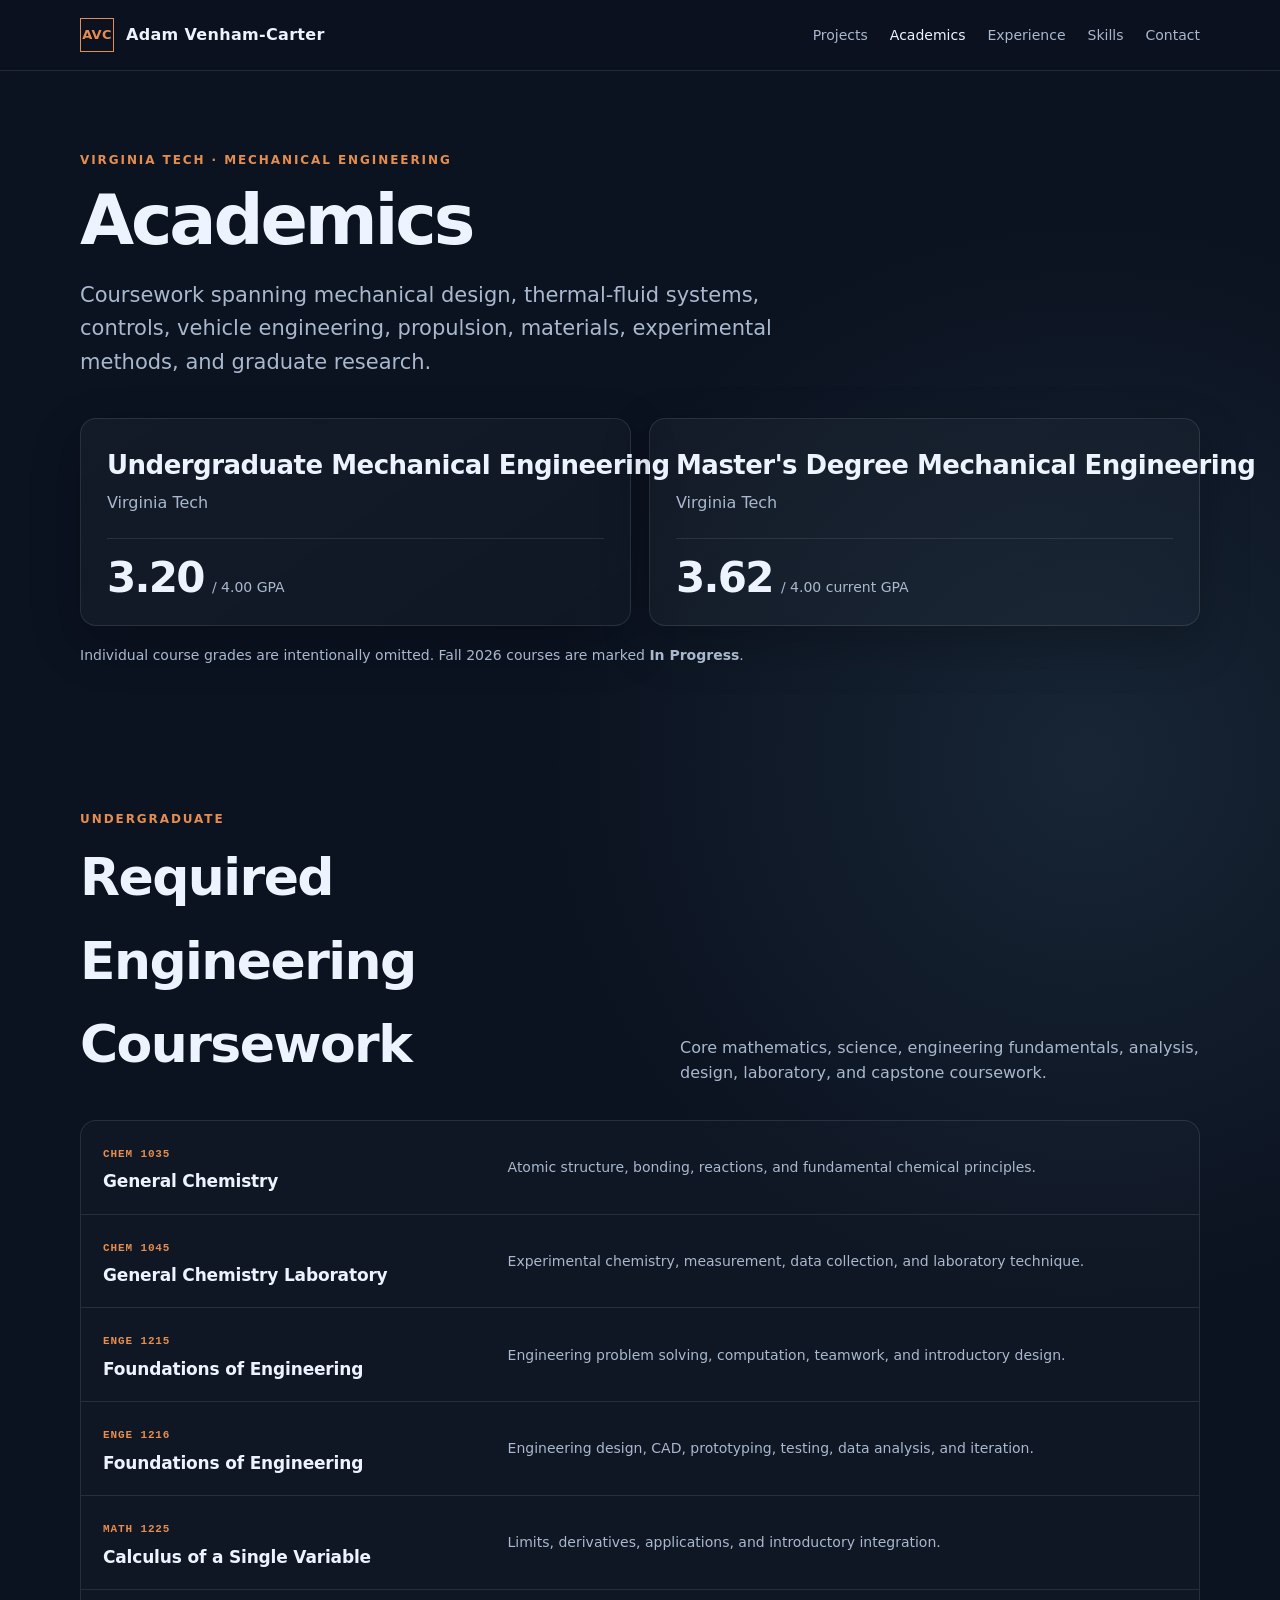
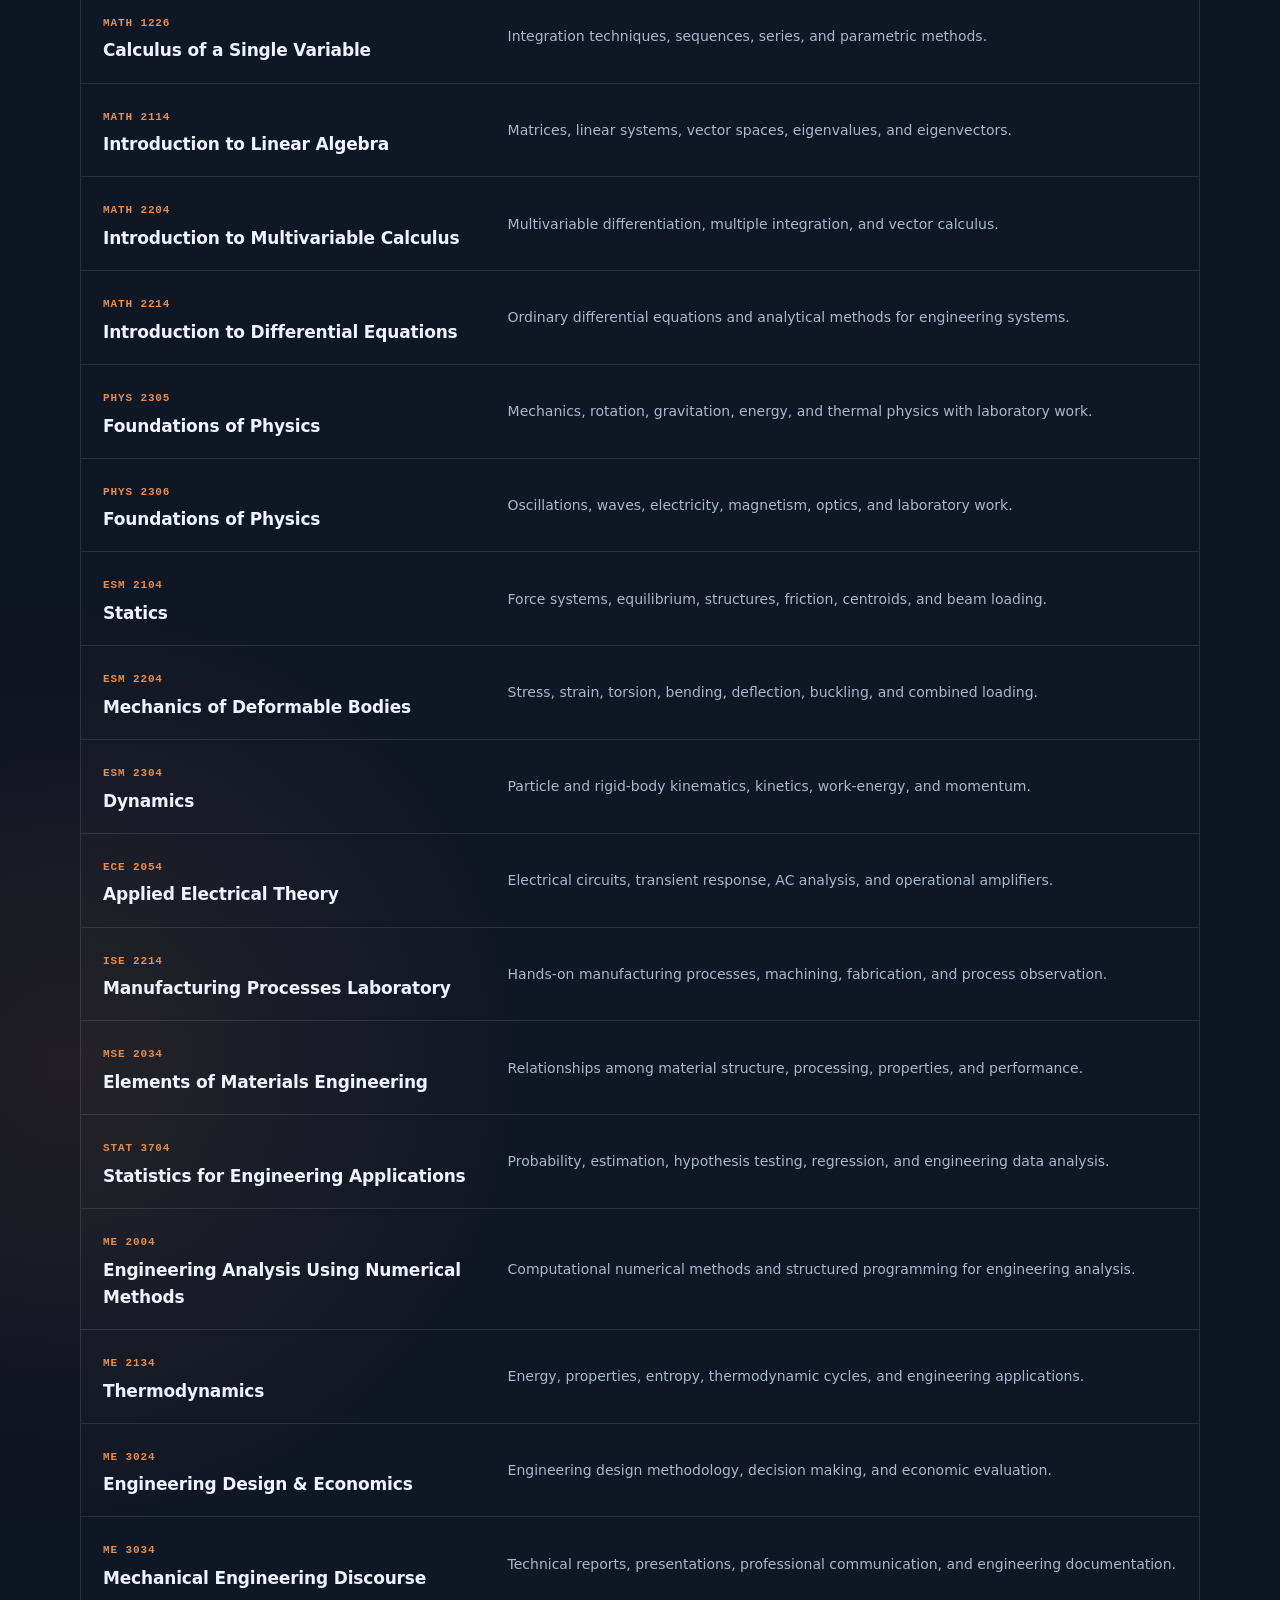
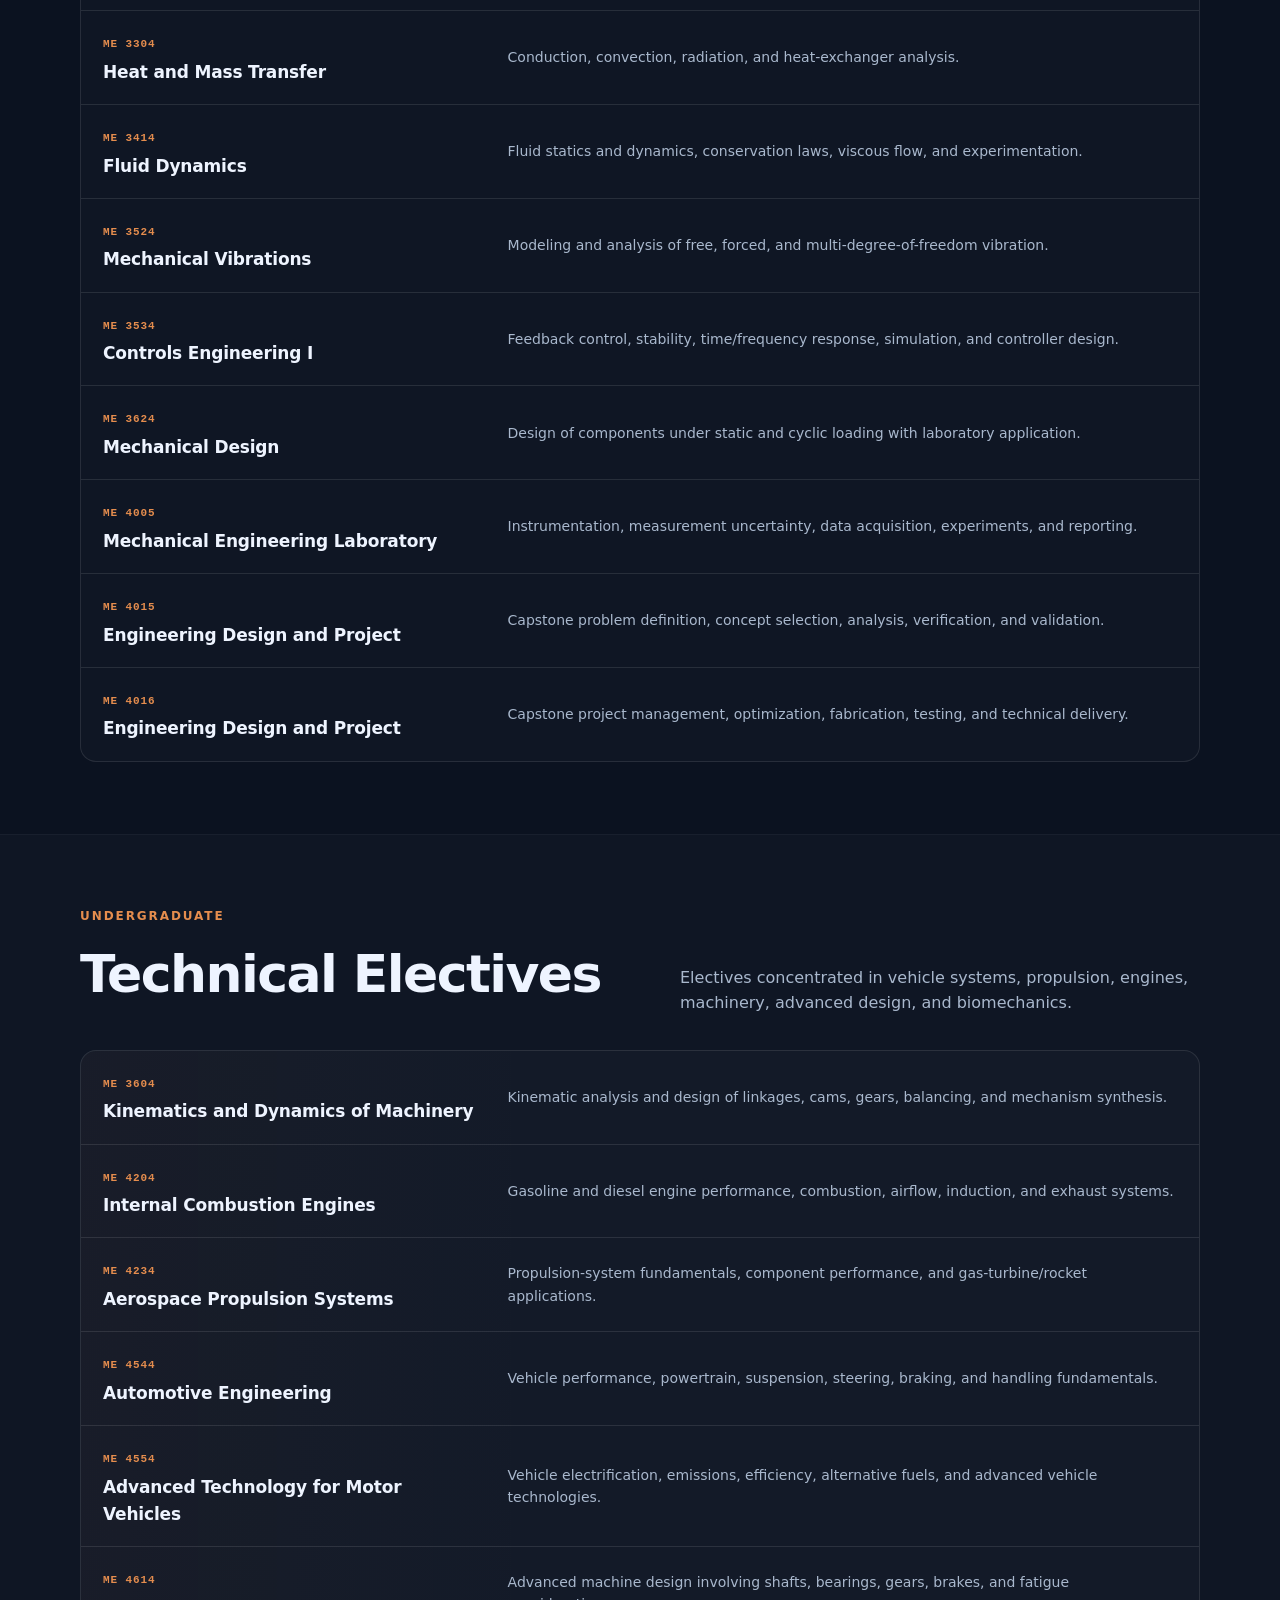
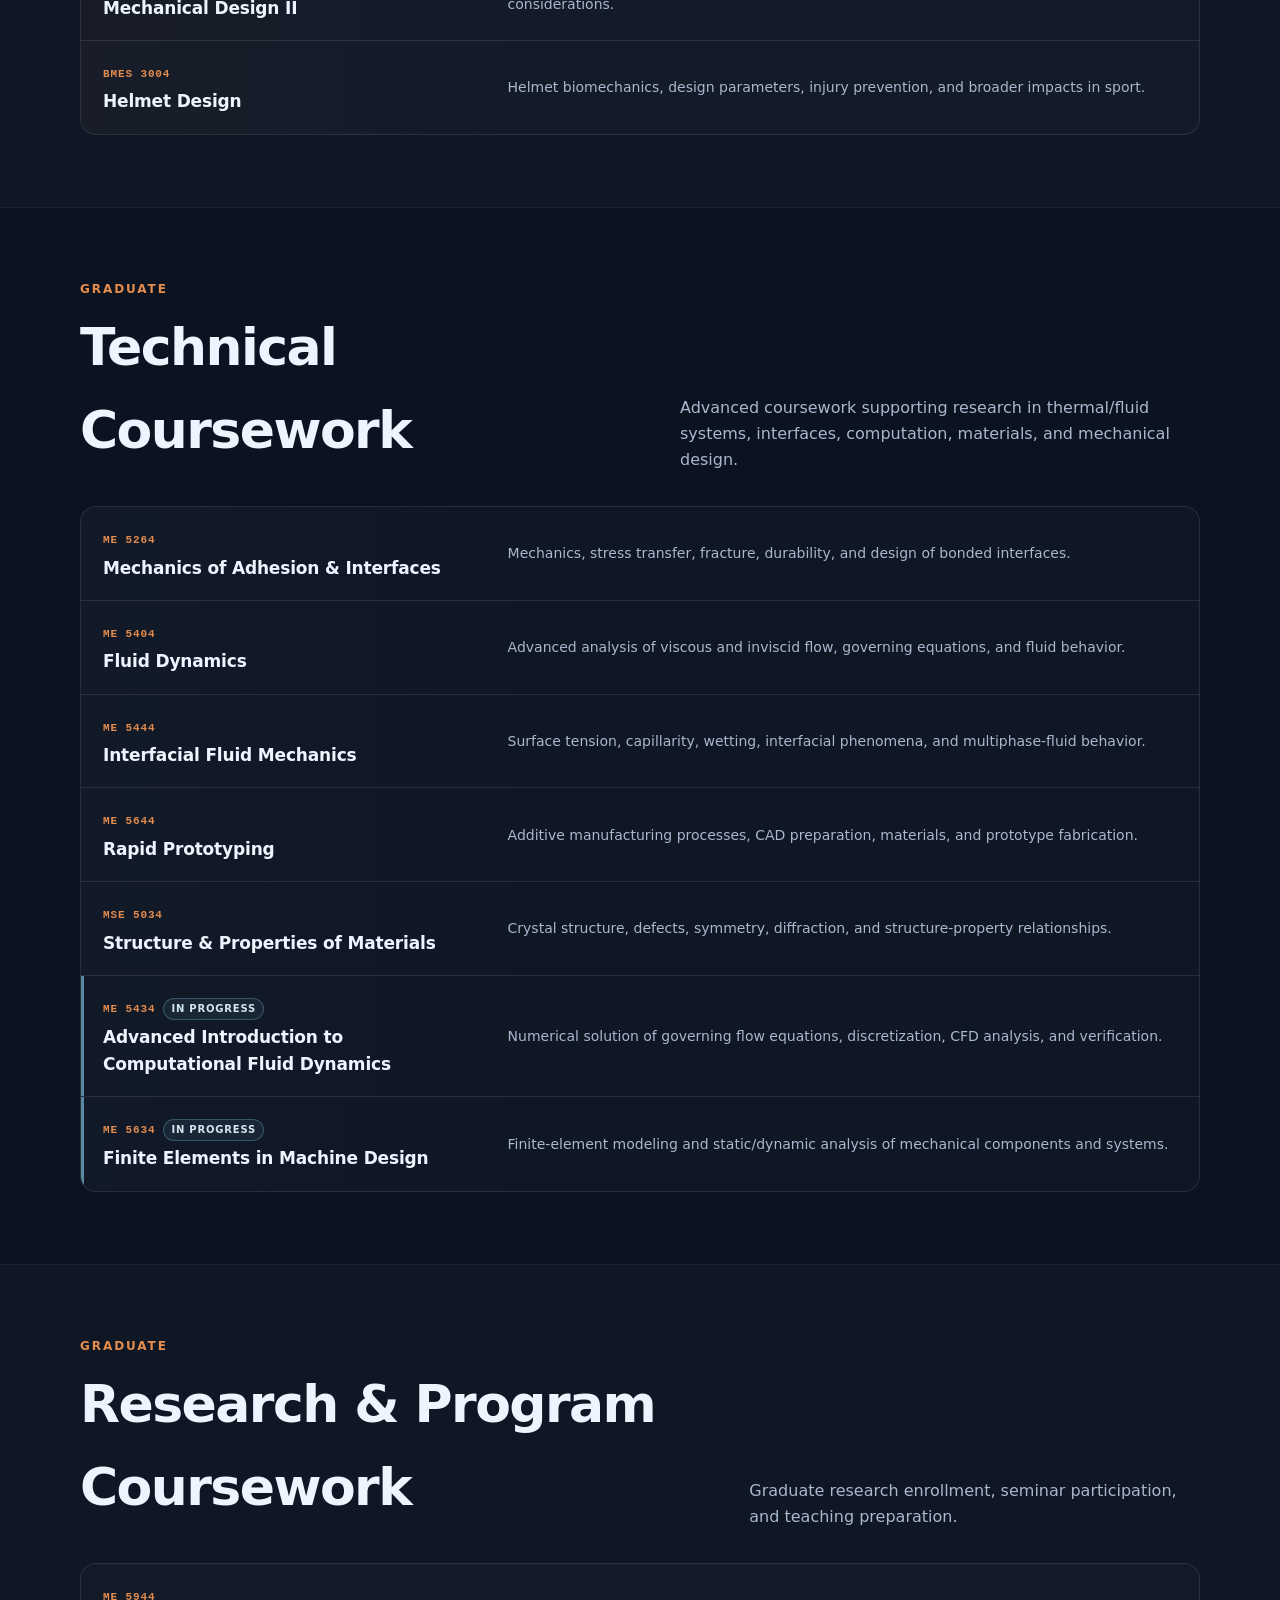
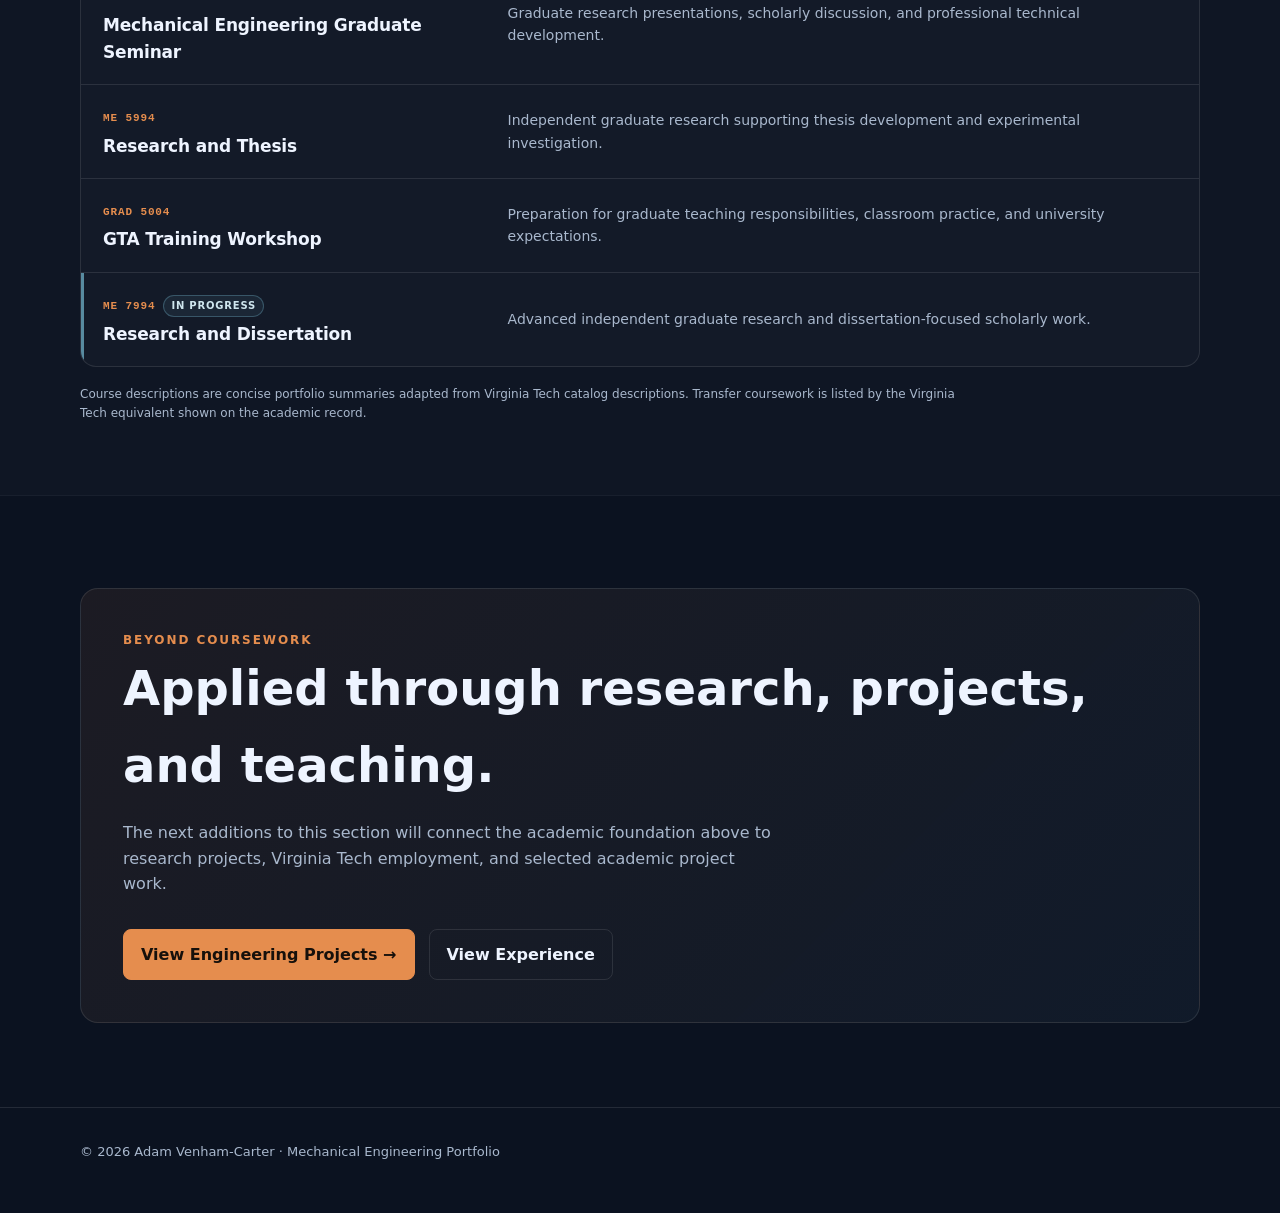
==== academics.html @ ed6483ce "Add files via upload Updated academics and coursework section" ====
<!doctype html>
<html lang="en">
<head>
  <meta charset="utf-8">
  <meta name="viewport" content="width=device-width, initial-scale=1">
  <meta name="description" content="Academic background and engineering coursework of Adam Venham-Carter, Mechanical Engineering at Virginia Tech.">
  <title>Academics | Adam Venham-Carter</title>
  <link rel="stylesheet" href="styles.css">
</head>
<body>
<header class="site-header">
  <nav class="nav container" aria-label="Main navigation">
    <a class="brand" href="index.html"><span class="brand-mark">AVC</span><span>Adam Venham-Carter</span></a>
    <button class="menu-btn" aria-label="Toggle navigation">Menu</button>
    <div class="nav-links">
      <a href="index.html#projects">Projects</a><a class="active" href="academics.html">Academics</a><a href="index.html#experience">Experience</a><a href="index.html#skills">Skills</a><a href="index.html#contact">Contact</a>
    </div>
  </nav>
</header>

<main>
<section class="project-hero academics-hero">
  <div class="container">
    <div class="kicker">Virginia Tech · Mechanical Engineering</div>
    <h1>Academics</h1>
    <p class="hero-copy">Coursework spanning mechanical design, thermal-fluid systems, controls, vehicle engineering, propulsion, materials, experimental methods, and graduate research.</p>
    <div class="degree-grid">
      <article class="degree-card">
        <h2>Undergraduate Mechanical Engineering</h2>
        <p>Virginia Tech</p>
        <div class="gpa"><strong>3.20</strong><span>/ 4.00 GPA</span></div>
      </article>
      <article class="degree-card">
        <h2>Master's Degree Mechanical Engineering</h2>
        <p>Virginia Tech</p>
        <div class="gpa"><strong>3.62</strong><span>/ 4.00 current GPA</span></div>
      </article>
    </div>
    <p class="academic-note">Individual course grades are intentionally omitted. Fall 2026 courses are marked <strong>In Progress</strong>.</p>
  </div>
</section>

<section class="section course-section">
  <div class="container">
    <div class="section-head">
      <div><div class="kicker">Undergraduate</div><h2>Required Engineering Coursework</h2></div>
      <p>Core mathematics, science, engineering fundamentals, analysis, design, laboratory, and capstone coursework.</p>
    </div>
    <div class="course-list">
      <article class="course-row"><div><span class="course-code">CHEM 1035</span><h3>General Chemistry</h3></div><p>Atomic structure, bonding, reactions, and fundamental chemical principles.</p></article>
      <article class="course-row"><div><span class="course-code">CHEM 1045</span><h3>General Chemistry Laboratory</h3></div><p>Experimental chemistry, measurement, data collection, and laboratory technique.</p></article>
      <article class="course-row"><div><span class="course-code">ENGE 1215</span><h3>Foundations of Engineering</h3></div><p>Engineering problem solving, computation, teamwork, and introductory design.</p></article>
      <article class="course-row"><div><span class="course-code">ENGE 1216</span><h3>Foundations of Engineering</h3></div><p>Engineering design, CAD, prototyping, testing, data analysis, and iteration.</p></article>
      <article class="course-row"><div><span class="course-code">MATH 1225</span><h3>Calculus of a Single Variable</h3></div><p>Limits, derivatives, applications, and introductory integration.</p></article>
      <article class="course-row"><div><span class="course-code">MATH 1226</span><h3>Calculus of a Single Variable</h3></div><p>Integration techniques, sequences, series, and parametric methods.</p></article>
      <article class="course-row"><div><span class="course-code">MATH 2114</span><h3>Introduction to Linear Algebra</h3></div><p>Matrices, linear systems, vector spaces, eigenvalues, and eigenvectors.</p></article>
      <article class="course-row"><div><span class="course-code">MATH 2204</span><h3>Introduction to Multivariable Calculus</h3></div><p>Multivariable differentiation, multiple integration, and vector calculus.</p></article>
      <article class="course-row"><div><span class="course-code">MATH 2214</span><h3>Introduction to Differential Equations</h3></div><p>Ordinary differential equations and analytical methods for engineering systems.</p></article>
      <article class="course-row"><div><span class="course-code">PHYS 2305</span><h3>Foundations of Physics</h3></div><p>Mechanics, rotation, gravitation, energy, and thermal physics with laboratory work.</p></article>
      <article class="course-row"><div><span class="course-code">PHYS 2306</span><h3>Foundations of Physics</h3></div><p>Oscillations, waves, electricity, magnetism, optics, and laboratory work.</p></article>
      <article class="course-row"><div><span class="course-code">ESM 2104</span><h3>Statics</h3></div><p>Force systems, equilibrium, structures, friction, centroids, and beam loading.</p></article>
      <article class="course-row"><div><span class="course-code">ESM 2204</span><h3>Mechanics of Deformable Bodies</h3></div><p>Stress, strain, torsion, bending, deflection, buckling, and combined loading.</p></article>
      <article class="course-row"><div><span class="course-code">ESM 2304</span><h3>Dynamics</h3></div><p>Particle and rigid-body kinematics, kinetics, work-energy, and momentum.</p></article>
      <article class="course-row"><div><span class="course-code">ECE 2054</span><h3>Applied Electrical Theory</h3></div><p>Electrical circuits, transient response, AC analysis, and operational amplifiers.</p></article>
      <article class="course-row"><div><span class="course-code">ISE 2214</span><h3>Manufacturing Processes Laboratory</h3></div><p>Hands-on manufacturing processes, machining, fabrication, and process observation.</p></article>
      <article class="course-row"><div><span class="course-code">MSE 2034</span><h3>Elements of Materials Engineering</h3></div><p>Relationships among material structure, processing, properties, and performance.</p></article>
      <article class="course-row"><div><span class="course-code">STAT 3704</span><h3>Statistics for Engineering Applications</h3></div><p>Probability, estimation, hypothesis testing, regression, and engineering data analysis.</p></article>
      <article class="course-row"><div><span class="course-code">ME 2004</span><h3>Engineering Analysis Using Numerical Methods</h3></div><p>Computational numerical methods and structured programming for engineering analysis.</p></article>
      <article class="course-row"><div><span class="course-code">ME 2134</span><h3>Thermodynamics</h3></div><p>Energy, properties, entropy, thermodynamic cycles, and engineering applications.</p></article>
      <article class="course-row"><div><span class="course-code">ME 3024</span><h3>Engineering Design &amp; Economics</h3></div><p>Engineering design methodology, decision making, and economic evaluation.</p></article>
      <article class="course-row"><div><span class="course-code">ME 3034</span><h3>Mechanical Engineering Discourse</h3></div><p>Technical reports, presentations, professional communication, and engineering documentation.</p></article>
      <article class="course-row"><div><span class="course-code">ME 3304</span><h3>Heat and Mass Transfer</h3></div><p>Conduction, convection, radiation, and heat-exchanger analysis.</p></article>
      <article class="course-row"><div><span class="course-code">ME 3414</span><h3>Fluid Dynamics</h3></div><p>Fluid statics and dynamics, conservation laws, viscous flow, and experimentation.</p></article>
      <article class="course-row"><div><span class="course-code">ME 3524</span><h3>Mechanical Vibrations</h3></div><p>Modeling and analysis of free, forced, and multi-degree-of-freedom vibration.</p></article>
      <article class="course-row"><div><span class="course-code">ME 3534</span><h3>Controls Engineering I</h3></div><p>Feedback control, stability, time/frequency response, simulation, and controller design.</p></article>
      <article class="course-row"><div><span class="course-code">ME 3624</span><h3>Mechanical Design</h3></div><p>Design of components under static and cyclic loading with laboratory application.</p></article>
      <article class="course-row"><div><span class="course-code">ME 4005</span><h3>Mechanical Engineering Laboratory</h3></div><p>Instrumentation, measurement uncertainty, data acquisition, experiments, and reporting.</p></article>
      <article class="course-row"><div><span class="course-code">ME 4015</span><h3>Engineering Design and Project</h3></div><p>Capstone problem definition, concept selection, analysis, verification, and validation.</p></article>
      <article class="course-row"><div><span class="course-code">ME 4016</span><h3>Engineering Design and Project</h3></div><p>Capstone project management, optimization, fabrication, testing, and technical delivery.</p></article>
    </div>
  </div>
</section>

<section class="section course-section alt-section">
  <div class="container">
    <div class="section-head">
      <div><div class="kicker">Undergraduate</div><h2>Technical Electives</h2></div>
      <p>Electives concentrated in vehicle systems, propulsion, engines, machinery, advanced design, and biomechanics.</p>
    </div>
    <div class="course-list featured-courses">
      <article class="course-row"><div><span class="course-code">ME 3604</span><h3>Kinematics and Dynamics of Machinery</h3></div><p>Kinematic analysis and design of linkages, cams, gears, balancing, and mechanism synthesis.</p></article>
      <article class="course-row"><div><span class="course-code">ME 4204</span><h3>Internal Combustion Engines</h3></div><p>Gasoline and diesel engine performance, combustion, airflow, induction, and exhaust systems.</p></article>
      <article class="course-row"><div><span class="course-code">ME 4234</span><h3>Aerospace Propulsion Systems</h3></div><p>Propulsion-system fundamentals, component performance, and gas-turbine/rocket applications.</p></article>
      <article class="course-row"><div><span class="course-code">ME 4544</span><h3>Automotive Engineering</h3></div><p>Vehicle performance, powertrain, suspension, steering, braking, and handling fundamentals.</p></article>
      <article class="course-row"><div><span class="course-code">ME 4554</span><h3>Advanced Technology for Motor Vehicles</h3></div><p>Vehicle electrification, emissions, efficiency, alternative fuels, and advanced vehicle technologies.</p></article>
      <article class="course-row"><div><span class="course-code">ME 4614</span><h3>Mechanical Design II</h3></div><p>Advanced machine design involving shafts, bearings, gears, brakes, and fatigue considerations.</p></article>
      <article class="course-row"><div><span class="course-code">BMES 3004</span><h3>Helmet Design</h3></div><p>Helmet biomechanics, design parameters, injury prevention, and broader impacts in sport.</p></article>
    </div>
  </div>
</section>

<section class="section course-section">
  <div class="container">
    <div class="section-head">
      <div><div class="kicker">Graduate</div><h2>Technical Coursework</h2></div>
      <p>Advanced coursework supporting research in thermal/fluid systems, interfaces, computation, materials, and mechanical design.</p>
    </div>
    <div class="course-list graduate-courses">
      <article class="course-row"><div><span class="course-code">ME 5264</span><h3>Mechanics of Adhesion &amp; Interfaces</h3></div><p>Mechanics, stress transfer, fracture, durability, and design of bonded interfaces.</p></article>
      <article class="course-row"><div><span class="course-code">ME 5404</span><h3>Fluid Dynamics</h3></div><p>Advanced analysis of viscous and inviscid flow, governing equations, and fluid behavior.</p></article>
      <article class="course-row"><div><span class="course-code">ME 5444</span><h3>Interfacial Fluid Mechanics</h3></div><p>Surface tension, capillarity, wetting, interfacial phenomena, and multiphase-fluid behavior.</p></article>
      <article class="course-row"><div><span class="course-code">ME 5644</span><h3>Rapid Prototyping</h3></div><p>Additive manufacturing processes, CAD preparation, materials, and prototype fabrication.</p></article>
      <article class="course-row"><div><span class="course-code">MSE 5034</span><h3>Structure &amp; Properties of Materials</h3></div><p>Crystal structure, defects, symmetry, diffraction, and structure-property relationships.</p></article>
      <article class="course-row in-progress"><div><span class="course-code">ME 5434</span><span class="status-badge">In Progress</span><h3>Advanced Introduction to Computational Fluid Dynamics</h3></div><p>Numerical solution of governing flow equations, discretization, CFD analysis, and verification.</p></article>
      <article class="course-row in-progress"><div><span class="course-code">ME 5634</span><span class="status-badge">In Progress</span><h3>Finite Elements in Machine Design</h3></div><p>Finite-element modeling and static/dynamic analysis of mechanical components and systems.</p></article>
    </div>
  </div>
</section>

<section class="section course-section alt-section">
  <div class="container">
    <div class="section-head">
      <div><div class="kicker">Graduate</div><h2>Research &amp; Program Coursework</h2></div>
      <p>Graduate research enrollment, seminar participation, and teaching preparation.</p>
    </div>
    <div class="course-list">
      <article class="course-row"><div><span class="course-code">ME 5944</span><h3>Mechanical Engineering Graduate Seminar</h3></div><p>Graduate research presentations, scholarly discussion, and professional technical development.</p></article>
      <article class="course-row"><div><span class="course-code">ME 5994</span><h3>Research and Thesis</h3></div><p>Independent graduate research supporting thesis development and experimental investigation.</p></article>
      <article class="course-row"><div><span class="course-code">GRAD 5004</span><h3>GTA Training Workshop</h3></div><p>Preparation for graduate teaching responsibilities, classroom practice, and university expectations.</p></article>
      <article class="course-row in-progress"><div><span class="course-code">ME 7994</span><span class="status-badge">In Progress</span><h3>Research and Dissertation</h3></div><p>Advanced independent graduate research and dissertation-focused scholarly work.</p></article>
    </div>
    <div class="course-source-note">Course descriptions are concise portfolio summaries adapted from Virginia Tech catalog descriptions. Transfer coursework is listed by the Virginia Tech equivalent shown on the academic record.</div>
  </div>
</section>

<section class="section">
  <div class="container">
    <div class="contact academic-next">
      <div class="kicker">Beyond Coursework</div>
      <h2>Applied through research, projects, and teaching.</h2>
      <p>The next additions to this section will connect the academic foundation above to research projects, Virginia Tech employment, and selected academic project work.</p>
      <div class="cta-row"><a class="btn primary" href="index.html#projects">View Engineering Projects →</a><a class="btn secondary" href="index.html#experience">View Experience</a></div>
    </div>
  </div>
</section>
</main>
<footer><div class="container">© <span data-year></span> Adam Venham-Carter · Mechanical Engineering Portfolio</div></footer>
<script src="script.js"></script>
</body>
</html>
---- styles.css ----
:root {
  --bg: #0b1220;
  --panel: #111b2d;
  --panel-2: #17243a;
  --text: #eef4ff;
  --muted: #a9b8cd;
  --accent: #e58d4e;
  --accent-2: #6fb1c8;
  --line: rgba(255,255,255,.10);
  --max: 1120px;
  --shadow: 0 18px 50px rgba(0,0,0,.22);
}

* { box-sizing: border-box; }
html { scroll-behavior: smooth; }
body {
  margin: 0;
  font-family: Inter, ui-sans-serif, system-ui, -apple-system, BlinkMacSystemFont, "Segoe UI", sans-serif;
  color: var(--text);
  background:
    radial-gradient(circle at 85% 10%, rgba(111,177,200,.12), transparent 34rem),
    radial-gradient(circle at 5% 35%, rgba(229,141,78,.10), transparent 30rem),
    var(--bg);
  line-height: 1.6;
}
a { color: inherit; text-decoration: none; }
img { max-width: 100%; display: block; }
.container { width: min(calc(100% - 40px), var(--max)); margin: 0 auto; }

.site-header {
  position: sticky; top: 0; z-index: 20;
  backdrop-filter: blur(14px);
  background: rgba(11,18,32,.82);
  border-bottom: 1px solid var(--line);
}
.nav { min-height: 70px; display: flex; align-items: center; justify-content: space-between; gap: 24px; }
.brand { display: flex; align-items: center; gap: 12px; font-weight: 800; letter-spacing: .02em; }
.brand-mark { width: 34px; height: 34px; border: 1px solid var(--accent); display: grid; place-items: center; font-size: 13px; color: var(--accent); }
.nav-links { display: flex; gap: 22px; color: var(--muted); font-size: 14px; }
.nav-links a:hover { color: var(--text); }
.menu-btn { display: none; background: none; color: var(--text); border: 1px solid var(--line); border-radius: 8px; padding: 8px 10px; }

.hero { padding: 104px 0 72px; position: relative; overflow: hidden; }
.hero-grid { display: grid; grid-template-columns: 1.25fr .75fr; gap: 64px; align-items: center; }
.eyebrow, .kicker { color: var(--accent); text-transform: uppercase; letter-spacing: .16em; font-size: 12px; font-weight: 800; }
h1 { font-size: clamp(48px, 7vw, 84px); line-height: .98; letter-spacing: -.045em; margin: 16px 0 24px; max-width: 900px; }
.hero-copy { max-width: 720px; color: var(--muted); font-size: clamp(18px, 2vw, 21px); }
.cta-row { margin-top: 32px; display: flex; gap: 14px; flex-wrap: wrap; }
.btn { padding: 12px 17px; border-radius: 8px; font-weight: 750; border: 1px solid var(--line); display: inline-flex; align-items: center; gap: 8px; }
.btn.primary { background: var(--accent); border-color: var(--accent); color: #16100b; }
.btn.secondary:hover { border-color: rgba(255,255,255,.35); }

.hero-visual { min-height: 380px; border: 1px solid var(--line); background: linear-gradient(160deg, rgba(255,255,255,.04), rgba(255,255,255,.01)); box-shadow: var(--shadow); position: relative; overflow: hidden; border-radius: 18px; }
.grid-paper { position: absolute; inset: 0; background-image: linear-gradient(rgba(255,255,255,.055) 1px, transparent 1px), linear-gradient(90deg, rgba(255,255,255,.055) 1px, transparent 1px); background-size: 28px 28px; mask-image: linear-gradient(to bottom right,#000,transparent); }
.rotor { position: absolute; width: 210px; aspect-ratio: 1; border: 18px solid rgba(111,177,200,.7); border-radius: 50%; right: 38px; top: 44px; box-shadow: inset 0 0 0 20px rgba(111,177,200,.07); }
.rotor::before, .rotor::after { content:""; position:absolute; inset: 38px; border: 1px dashed rgba(255,255,255,.35); border-radius:50%; }
.rotor::after { inset: 78px; background: var(--bg); border: 10px solid rgba(229,141,78,.75); }
.dimension { position: absolute; left: 35px; bottom: 44px; right: 35px; border-top: 1px solid var(--accent); color: var(--muted); padding-top: 10px; font: 12px ui-monospace, SFMono-Regular, Menlo, monospace; }
.dimension::before, .dimension::after { content:""; position:absolute; top:-5px; width:1px; height:10px; background:var(--accent); }
.dimension::before { left:0; }.dimension::after{right:0;}
.hero-stat { position:absolute; left:34px; top:38px; max-width:180px; }
.hero-stat strong { display:block; font-size:30px; }.hero-stat span{color:var(--muted);font-size:13px;}

.section { padding: 84px 0; }
.section-head { display:flex; align-items:end; justify-content:space-between; gap:20px; margin-bottom: 34px; }
.section-head h2 { font-size: clamp(32px,5vw,52px); margin: 7px 0 0; letter-spacing: -.03em; }
.section-head p { max-width: 520px; color: var(--muted); margin:0; }

.project-grid { display:grid; grid-template-columns:repeat(2,minmax(0,1fr)); gap:20px; }
.card { border:1px solid var(--line); border-radius:16px; overflow:hidden; background:rgba(255,255,255,.025); transition:transform .18s ease, border-color .18s ease; }
.card:hover { transform: translateY(-4px); border-color: rgba(229,141,78,.45); }
.card-art { min-height:210px; position:relative; display:flex; align-items:flex-end; padding:24px; overflow:hidden; }
.card-art::before { content:""; position:absolute; inset:0; background-image: linear-gradient(rgba(255,255,255,.05) 1px, transparent 1px), linear-gradient(90deg, rgba(255,255,255,.05) 1px, transparent 1px); background-size: 24px 24px; }
.art-freeze { background: radial-gradient(circle at 70% 30%,rgba(111,177,200,.42),transparent 11rem),linear-gradient(135deg,#172a43,#10192a); }
.art-daq { background: radial-gradient(circle at 28% 30%,rgba(229,141,78,.35),transparent 10rem),linear-gradient(135deg,#1d2536,#0f1f26); }
.art-race { background: radial-gradient(circle at 72% 55%,rgba(229,141,78,.34),transparent 12rem),linear-gradient(135deg,#191f2b,#2a1820); }
.art-brake { background: radial-gradient(circle at 72% 43%,rgba(111,177,200,.35),transparent 11rem),linear-gradient(135deg,#121b29,#1b2434); }
.art-cad { background: radial-gradient(circle at 30% 30%,rgba(111,177,200,.28),transparent 10rem),linear-gradient(135deg,#161f31,#151a27); }
.art-label { position:relative; z-index:2; font: 700 12px ui-monospace, SFMono-Regular, Menlo, monospace; color:#d8e4f4; border:1px solid rgba(255,255,255,.2); background:rgba(11,18,32,.65); padding:8px 10px; border-radius:6px; }
.card-body { padding:24px; }
.card-body h3 { margin:0 0 9px; font-size:25px; letter-spacing:-.02em; }
.card-body p { color:var(--muted); margin:0 0 18px; }
.tags { display:flex; flex-wrap:wrap; gap:7px; }
.tag { padding:5px 8px; border-radius:999px; border:1px solid var(--line); color:#c6d3e5; font-size:12px; }
.card-link { display:inline-block; margin-top:18px; color:var(--accent); font-weight:750; }

.timeline { border-left:1px solid var(--line); margin-left:8px; }
.timeline-item { padding:0 0 34px 28px; position:relative; }
.timeline-item::before { content:""; position:absolute; width:9px;height:9px;border-radius:50%;background:var(--accent);left:-5px;top:8px; }
.timeline-item h3 { margin:0 0 4px; }.timeline-item .meta{color:var(--accent-2);font-size:14px}.timeline-item p{color:var(--muted);max-width:750px;}

.skills-grid { display:grid; grid-template-columns:repeat(4,1fr); gap:12px; }
.skill-group { border:1px solid var(--line); border-radius:12px; padding:20px; background:rgba(255,255,255,.02); }
.skill-group h3 { font-size:16px; margin:0 0 12px; }.skill-group p{color:var(--muted);font-size:14px;margin:0;}

.contact { border:1px solid var(--line); border-radius:18px; padding:42px; background:linear-gradient(135deg,rgba(229,141,78,.08),rgba(111,177,200,.06)); }
.contact h2 { font-size:clamp(32px,5vw,48px);margin:0 0 12px; }.contact p{color:var(--muted);max-width:650px;}
.placeholder { cursor:not-allowed; opacity:.7; }
footer { padding:34px 0 50px; border-top:1px solid var(--line); color:var(--muted); font-size:13px; }

/* Project detail pages */
.project-hero { padding:80px 0 44px; }
.project-hero h1 { font-size:clamp(42px,6vw,70px); max-width:920px; }
.project-meta { display:flex; flex-wrap:wrap; gap:10px; margin:24px 0; }
.project-layout { display:grid; grid-template-columns:minmax(0,1fr) 280px; gap:60px; align-items:start; }
.project-content h2 { margin-top:42px; font-size:29px; letter-spacing:-.02em; }
.project-content p, .project-content li { color:var(--muted); }
.project-content strong { color:var(--text); }
.project-content ul { padding-left:20px; }
.project-aside { position:sticky; top:100px; border:1px solid var(--line); border-radius:14px; padding:22px; background:rgba(255,255,255,.025); }
.project-aside h3 { margin-top:0; font-size:14px; text-transform:uppercase; letter-spacing:.12em; color:var(--accent); }
.project-aside dl { margin:0; }.project-aside dt{color:var(--muted);font-size:12px;margin-top:14px}.project-aside dd{margin:3px 0 0;font-weight:650;}
.figure-placeholder { min-height:300px; border:1px dashed rgba(255,255,255,.22); border-radius:12px; display:grid; place-items:center; text-align:center; padding:24px; color:var(--muted); background:rgba(255,255,255,.018); margin:26px 0; }
.callout { border-left:3px solid var(--accent); background:rgba(229,141,78,.06); padding:16px 18px; margin:24px 0; color:#d9e3f0; }
.back { display:inline-block; color:var(--muted); margin-top:24px; }

@media (max-width: 850px) {
  .hero-grid,.project-layout{grid-template-columns:1fr}.hero-visual{min-height:320px}.project-grid{grid-template-columns:1fr}.skills-grid{grid-template-columns:1fr 1fr}.project-aside{position:static;order:-1}.nav-links{display:none}.nav-links.open{display:flex;position:absolute;top:70px;left:0;right:0;flex-direction:column;padding:22px;background:#0b1220;border-bottom:1px solid var(--line)}.menu-btn{display:block}
}
@media (max-width: 520px){.container{width:min(calc(100% - 28px),var(--max))}.hero{padding-top:72px}.section{padding:64px 0}.skills-grid{grid-template-columns:1fr}.contact{padding:28px}.rotor{right:8px}.hero-stat{left:22px}}


/* Academics */
.nav-links a.active { color: var(--text); }
.academics-hero { padding-bottom: 58px; }
.degree-grid { display:grid; grid-template-columns:repeat(2,minmax(0,1fr)); gap:18px; margin-top:38px; max-width:1120px; }
.degree-card { border:1px solid var(--line); border-radius:16px; padding:26px; background:linear-gradient(145deg,rgba(255,255,255,.04),rgba(255,255,255,.018)); box-shadow:var(--shadow); }
.degree-card h2 { font-size:clamp(21px,2.15vw,26px); margin:0 0 4px; letter-spacing:-.02em; white-space:nowrap; }
.degree-card p { color:var(--muted); margin:0 0 22px; }
.degree-label { color:var(--accent-2); font-size:12px; font-weight:800; text-transform:uppercase; letter-spacing:.13em; }
.gpa { display:flex; align-items:baseline; gap:8px; border-top:1px solid var(--line); padding-top:18px; }
.gpa strong { font-size:42px; line-height:1; letter-spacing:-.04em; color:var(--text); }
.gpa span { color:var(--muted); font-size:14px; }
.academic-note { color:var(--muted); font-size:14px; margin-top:18px; }
.course-section { padding-top:72px; padding-bottom:72px; }
.alt-section { background:rgba(255,255,255,.014); border-top:1px solid rgba(255,255,255,.04); border-bottom:1px solid rgba(255,255,255,.04); }
.course-list { display:grid; gap:0; border:1px solid var(--line); border-radius:16px; overflow:hidden; background:rgba(255,255,255,.018); }
.course-row { display:grid; grid-template-columns:minmax(280px,.72fr) minmax(0,1.28fr); gap:28px; align-items:center; padding:18px 22px; border-bottom:1px solid var(--line); }
.course-row:last-child { border-bottom:0; }
.course-row:hover { background:rgba(255,255,255,.025); }
.course-row h3 { margin:4px 0 0; font-size:17px; letter-spacing:-.01em; }
.course-row p { margin:0; color:var(--muted); font-size:14px; }
.course-code { display:inline-block; color:var(--accent); font:800 11px ui-monospace,SFMono-Regular,Menlo,monospace; letter-spacing:.08em; }
.featured-courses .course-row { background:linear-gradient(90deg,rgba(229,141,78,.025),transparent 42%); }
.graduate-courses .course-row { background:linear-gradient(90deg,rgba(111,177,200,.025),transparent 42%); }
.status-badge { display:inline-block; margin-left:8px; color:#cfe6ee; border:1px solid rgba(111,177,200,.34); background:rgba(111,177,200,.09); border-radius:999px; padding:2px 7px; font-size:10px; font-weight:800; text-transform:uppercase; letter-spacing:.08em; }
.course-row.in-progress { box-shadow:inset 3px 0 0 rgba(111,177,200,.75); }
.course-source-note { margin-top:18px; color:var(--muted); font-size:12px; max-width:880px; }
.academic-next { margin-top:8px; }
.academics-callout { display:flex; align-items:center; justify-content:space-between; gap:24px; border:1px solid var(--line); border-radius:14px; padding:22px 24px; margin:0 0 42px; background:linear-gradient(110deg,rgba(111,177,200,.07),rgba(229,141,78,.04)); }
.academics-callout h3 { margin:4px 0 3px; font-size:20px; }
.academics-callout p { margin:0; color:var(--muted); font-size:14px; }

@media (max-width: 850px) {
  .degree-grid { grid-template-columns:1fr; }
  .degree-card h2 { white-space:normal; }
  .course-row { grid-template-columns:1fr; gap:8px; }
  .academics-callout { align-items:flex-start; flex-direction:column; }
}
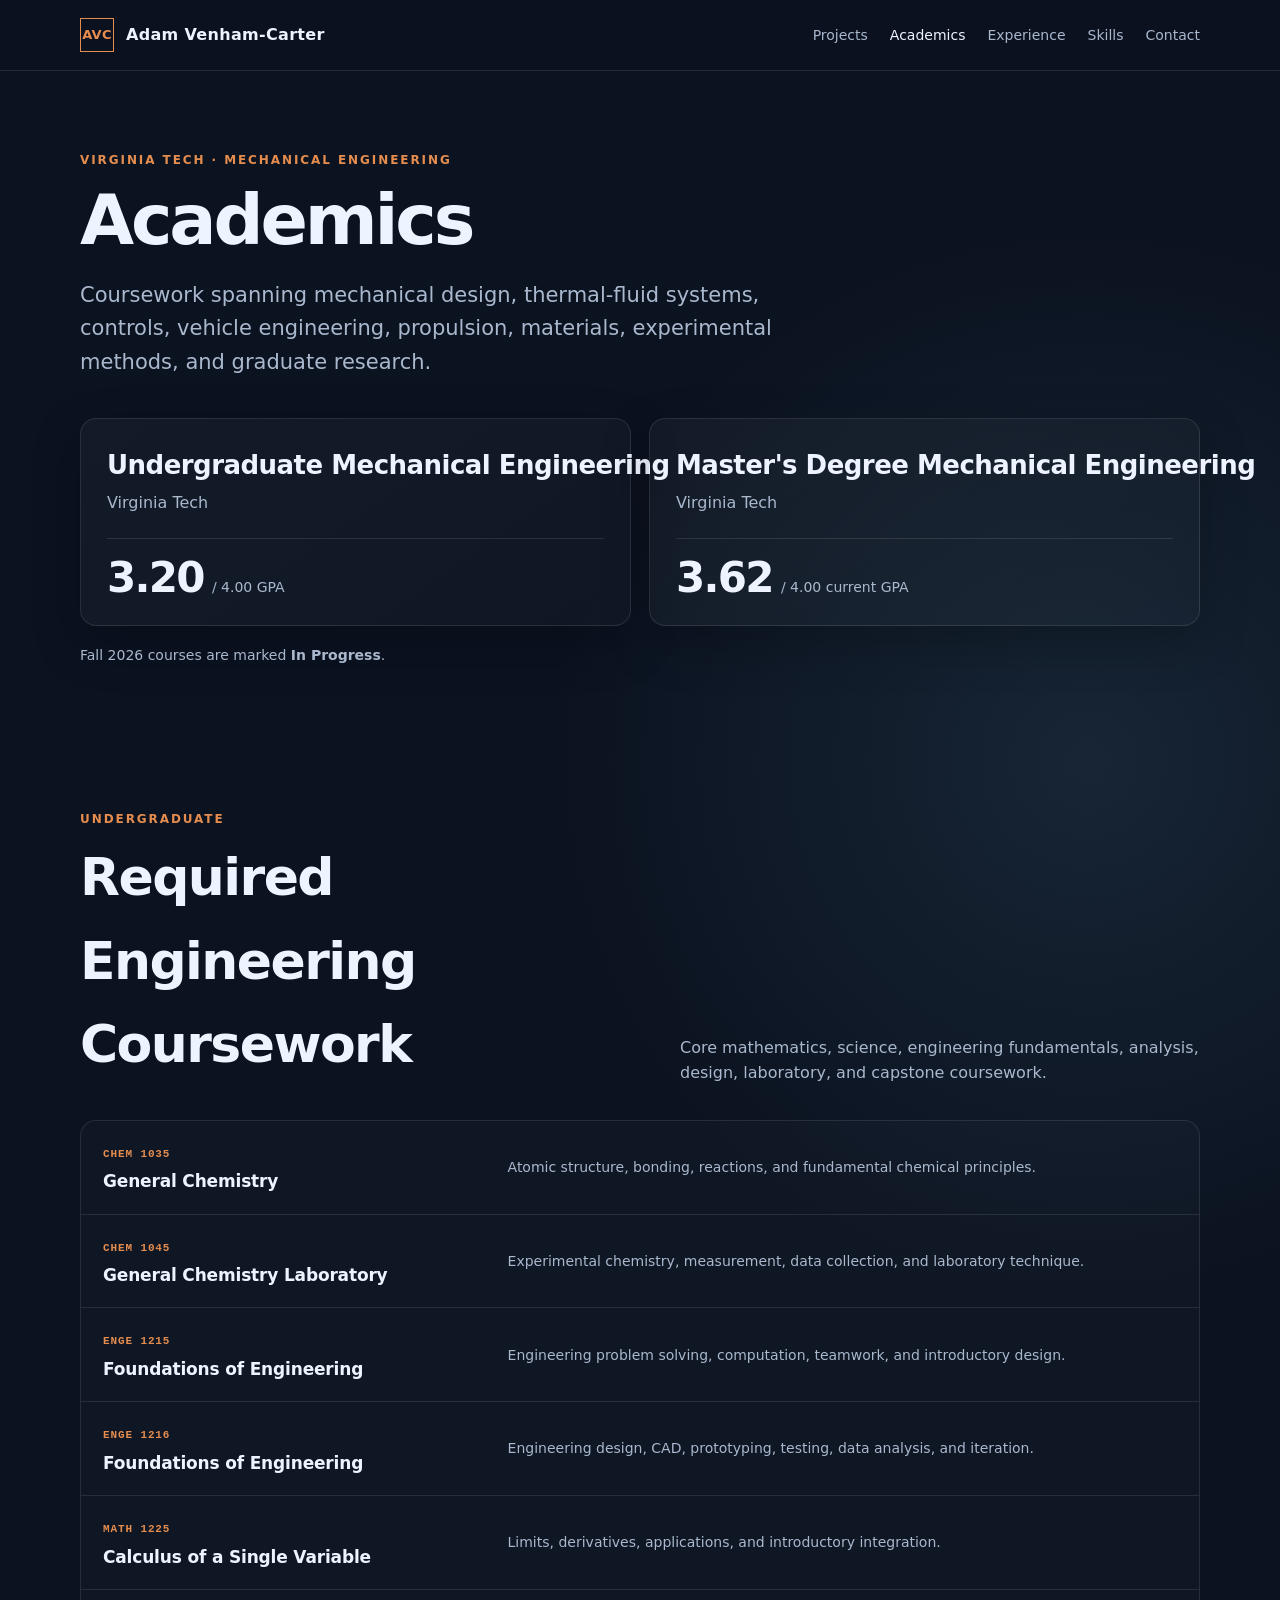
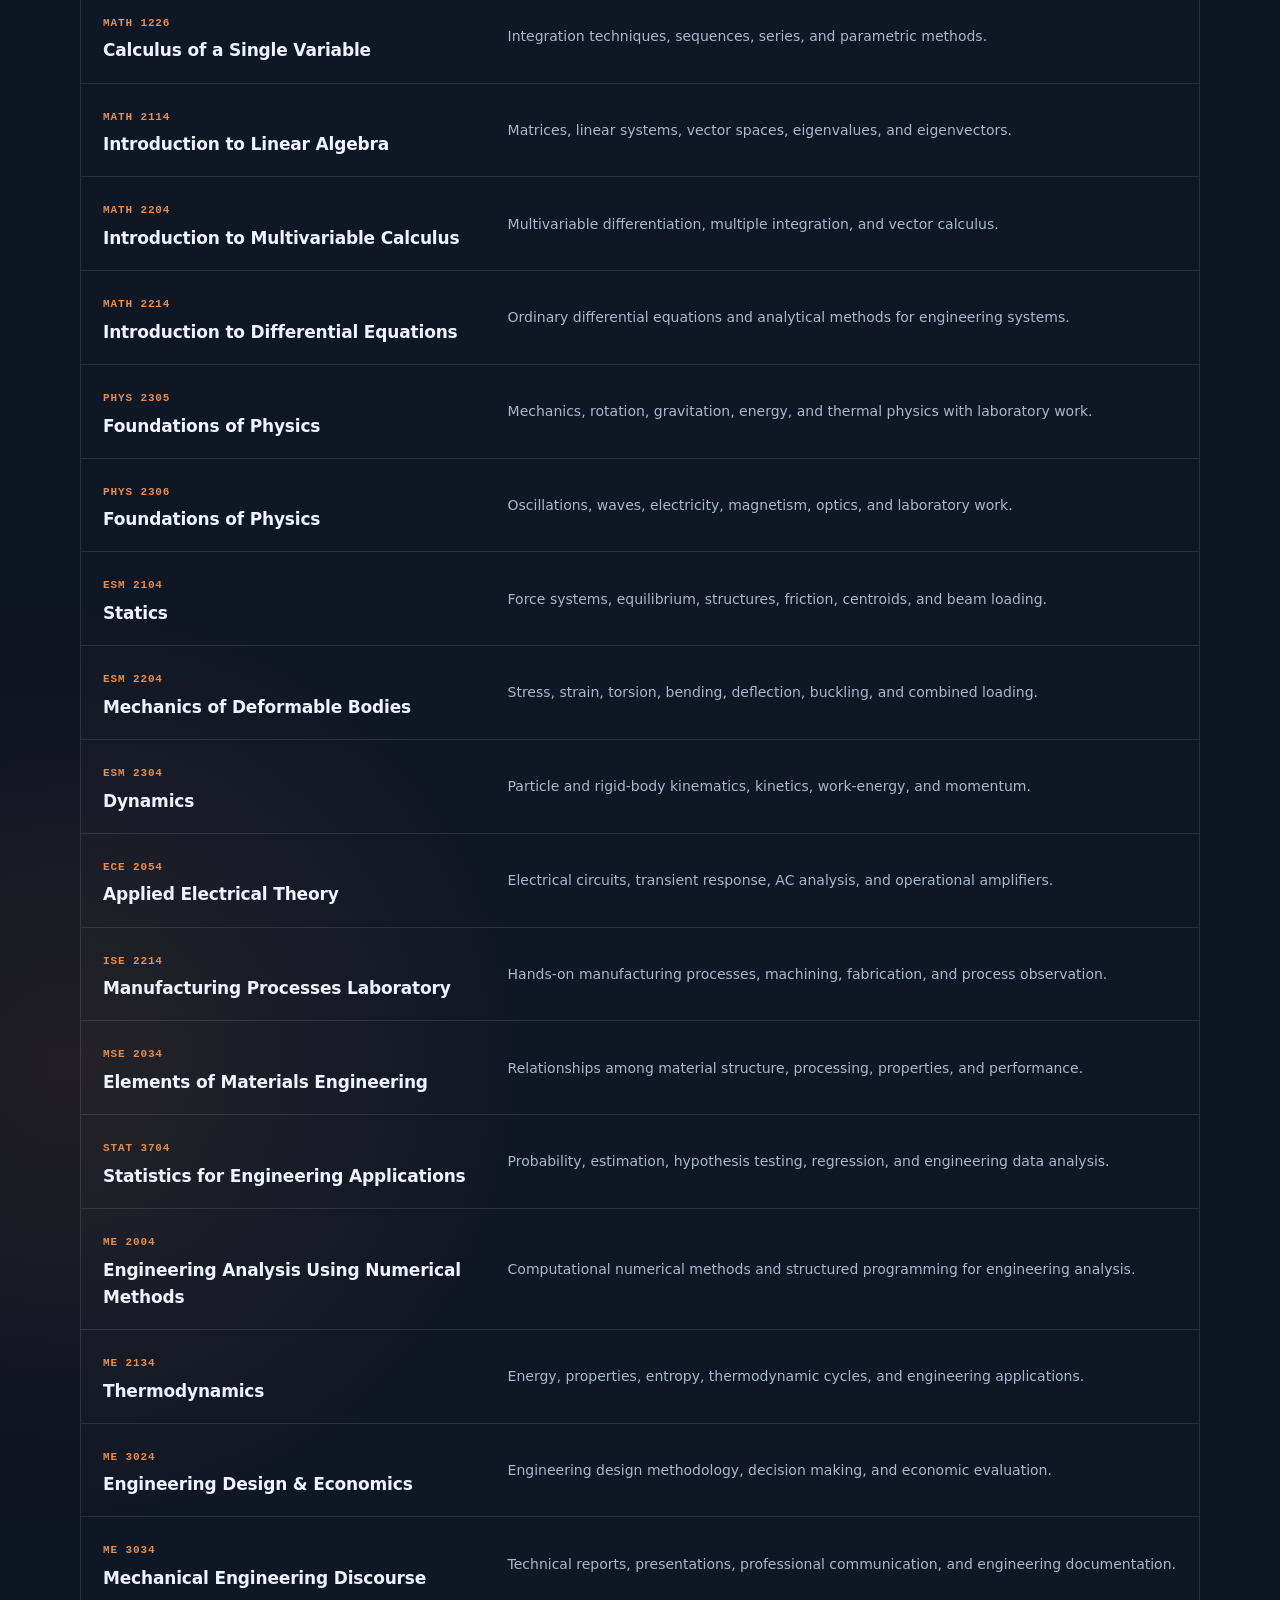
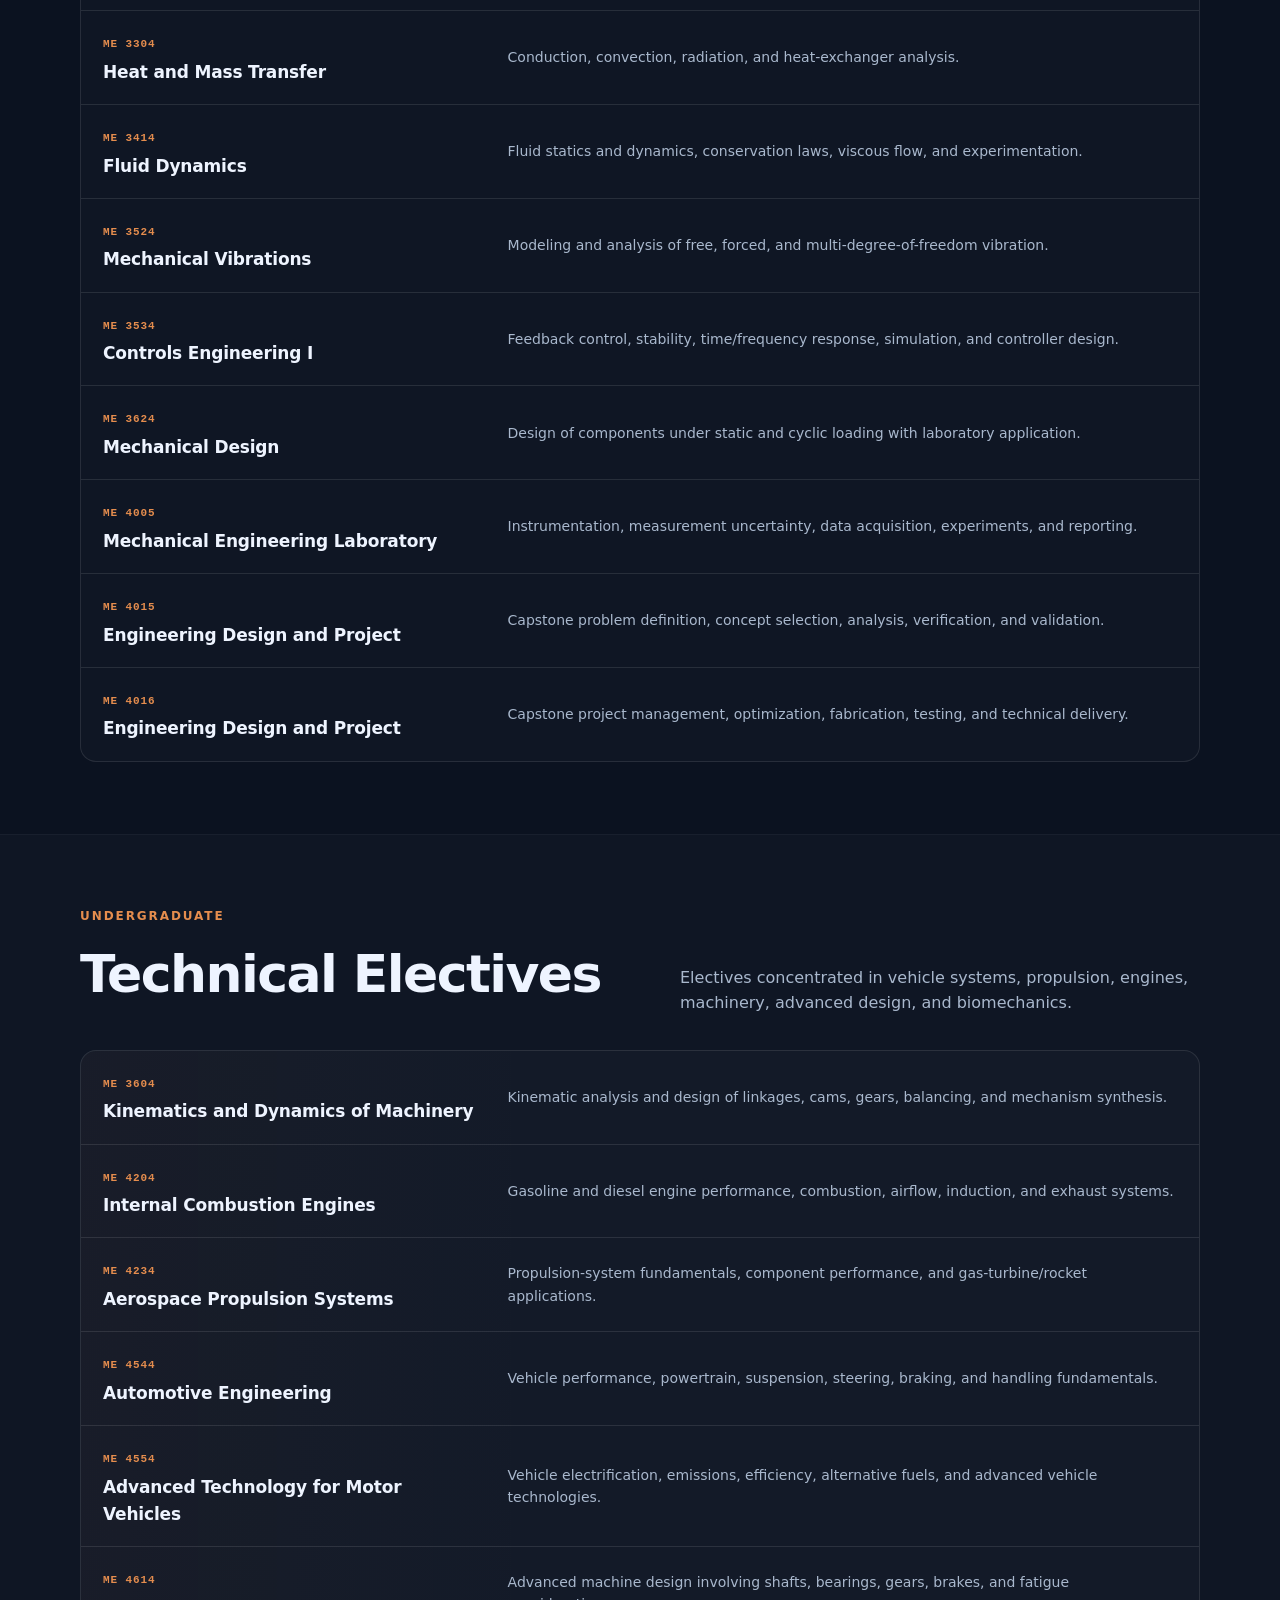
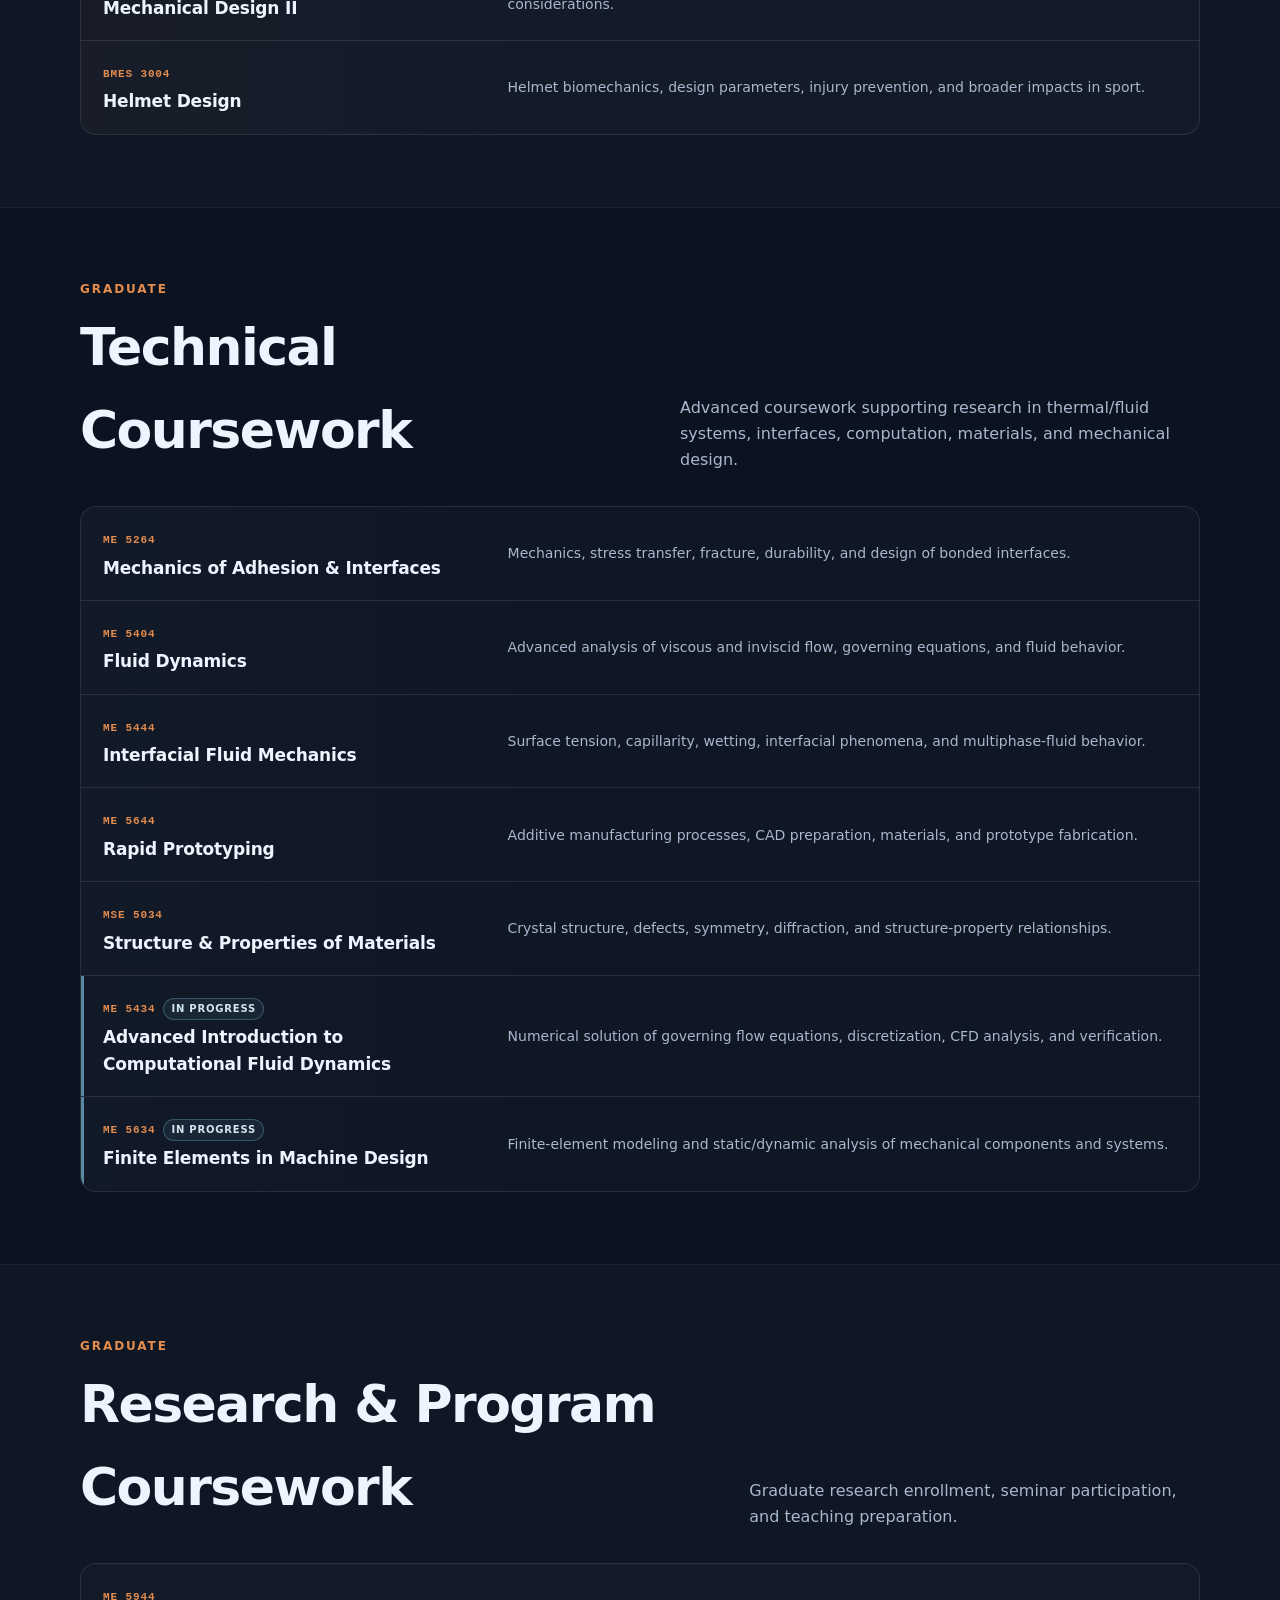
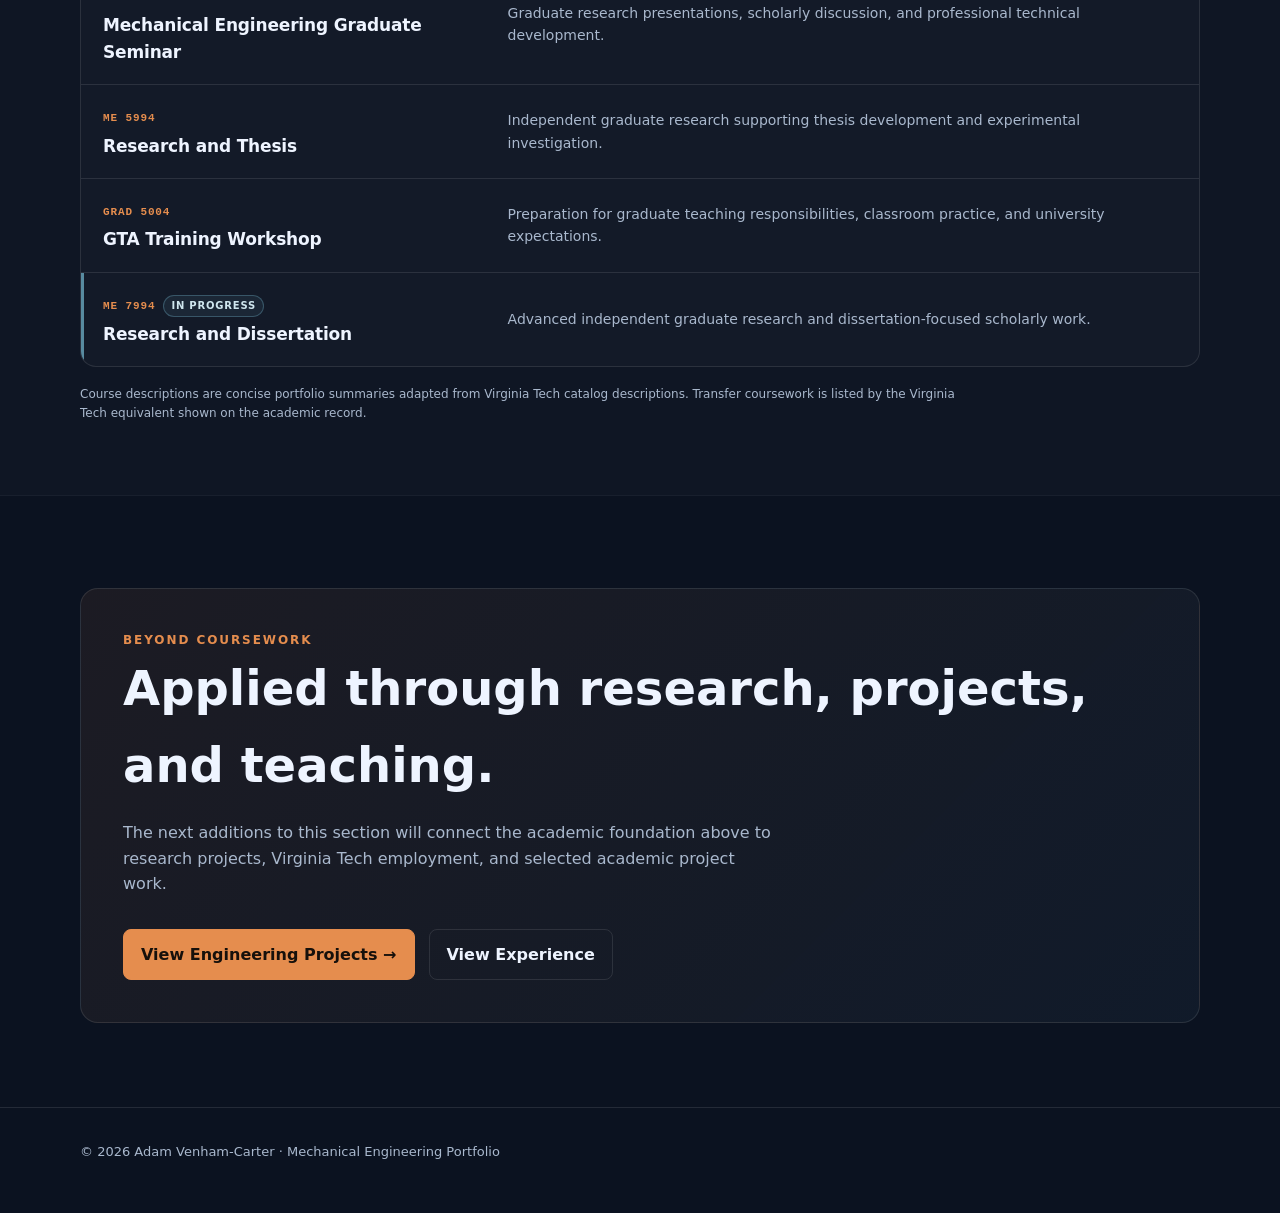
==== commit 503bb8bf: "Update academics.html" ====
--- a/academics.html
+++ b/academics.html
@@ -36,7 +36,7 @@
         <div class="gpa"><strong>3.62</strong><span>/ 4.00 current GPA</span></div>
       </article>
     </div>
-    <p class="academic-note">Individual course grades are intentionally omitted. Fall 2026 courses are marked <strong>In Progress</strong>.</p>
+    <p class="academic-note">Fall 2026 courses are marked <strong>In Progress</strong>.</p>
   </div>
 </section>
 
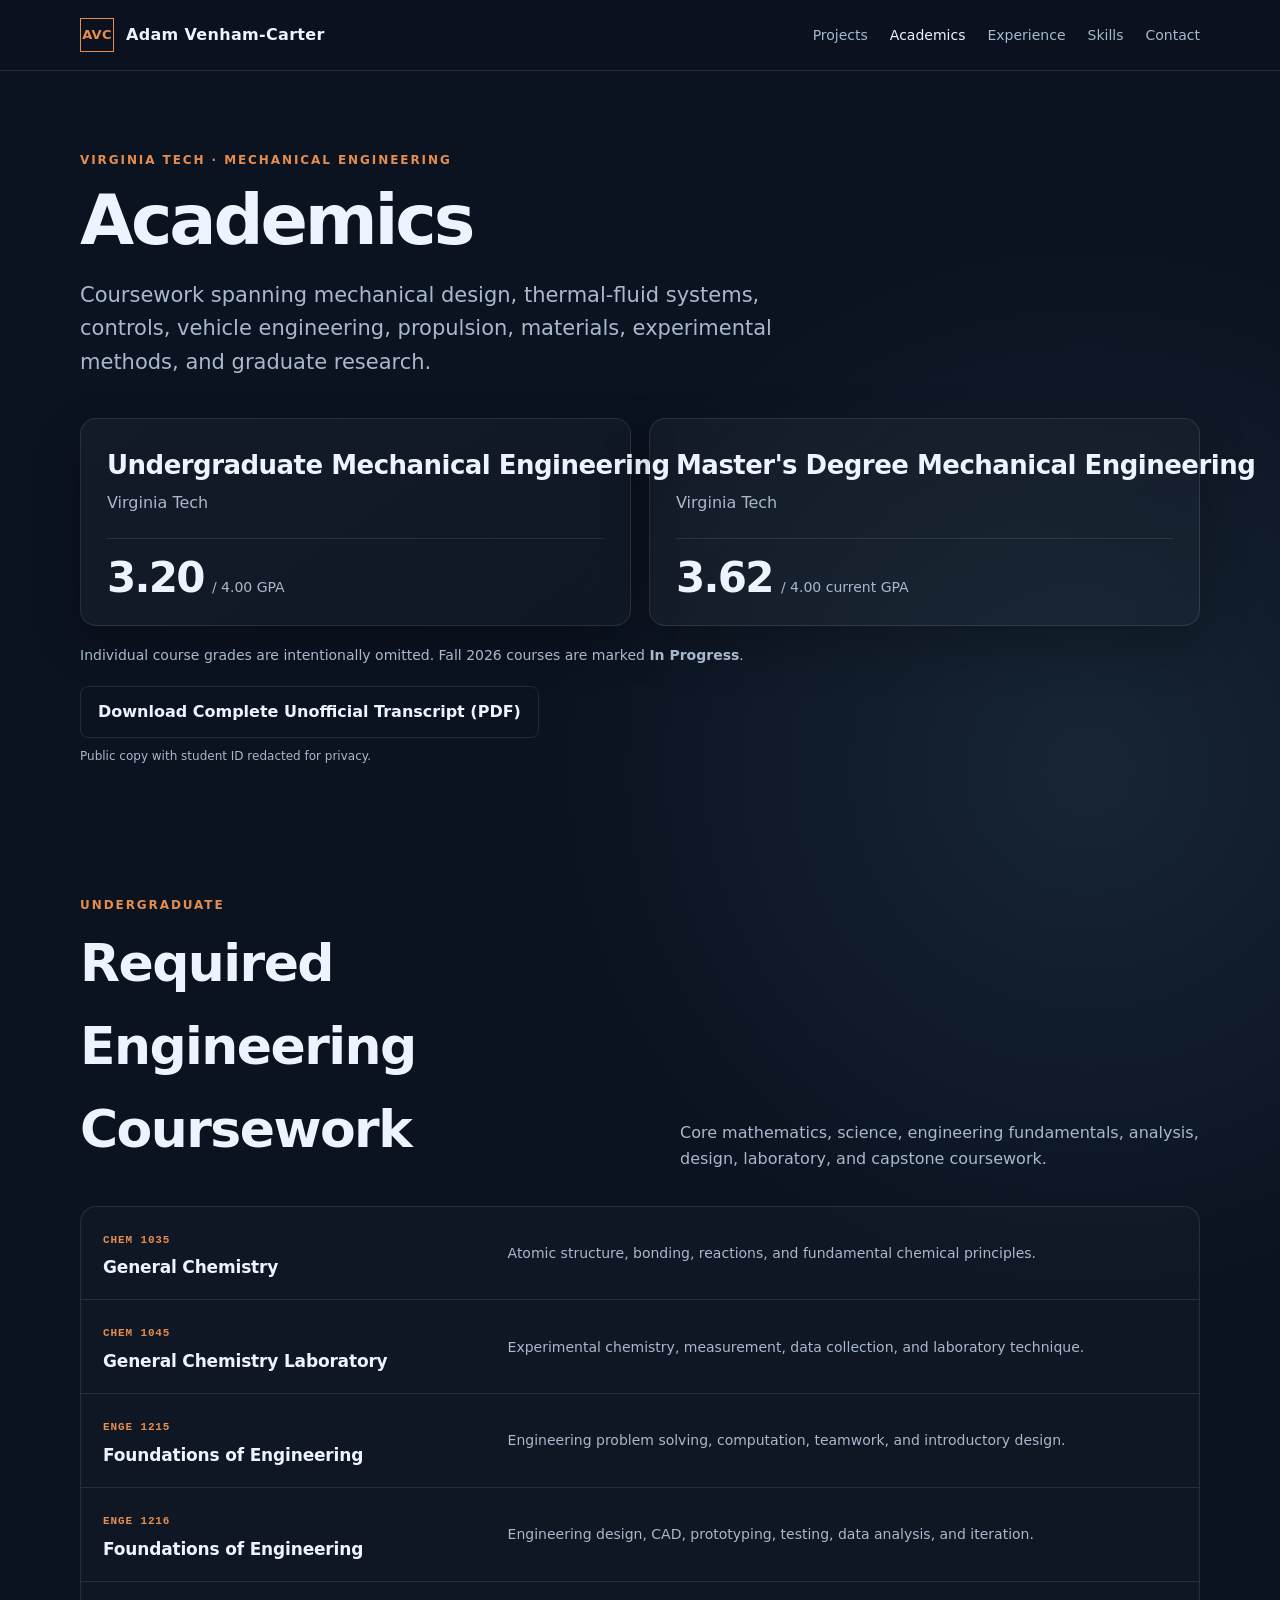
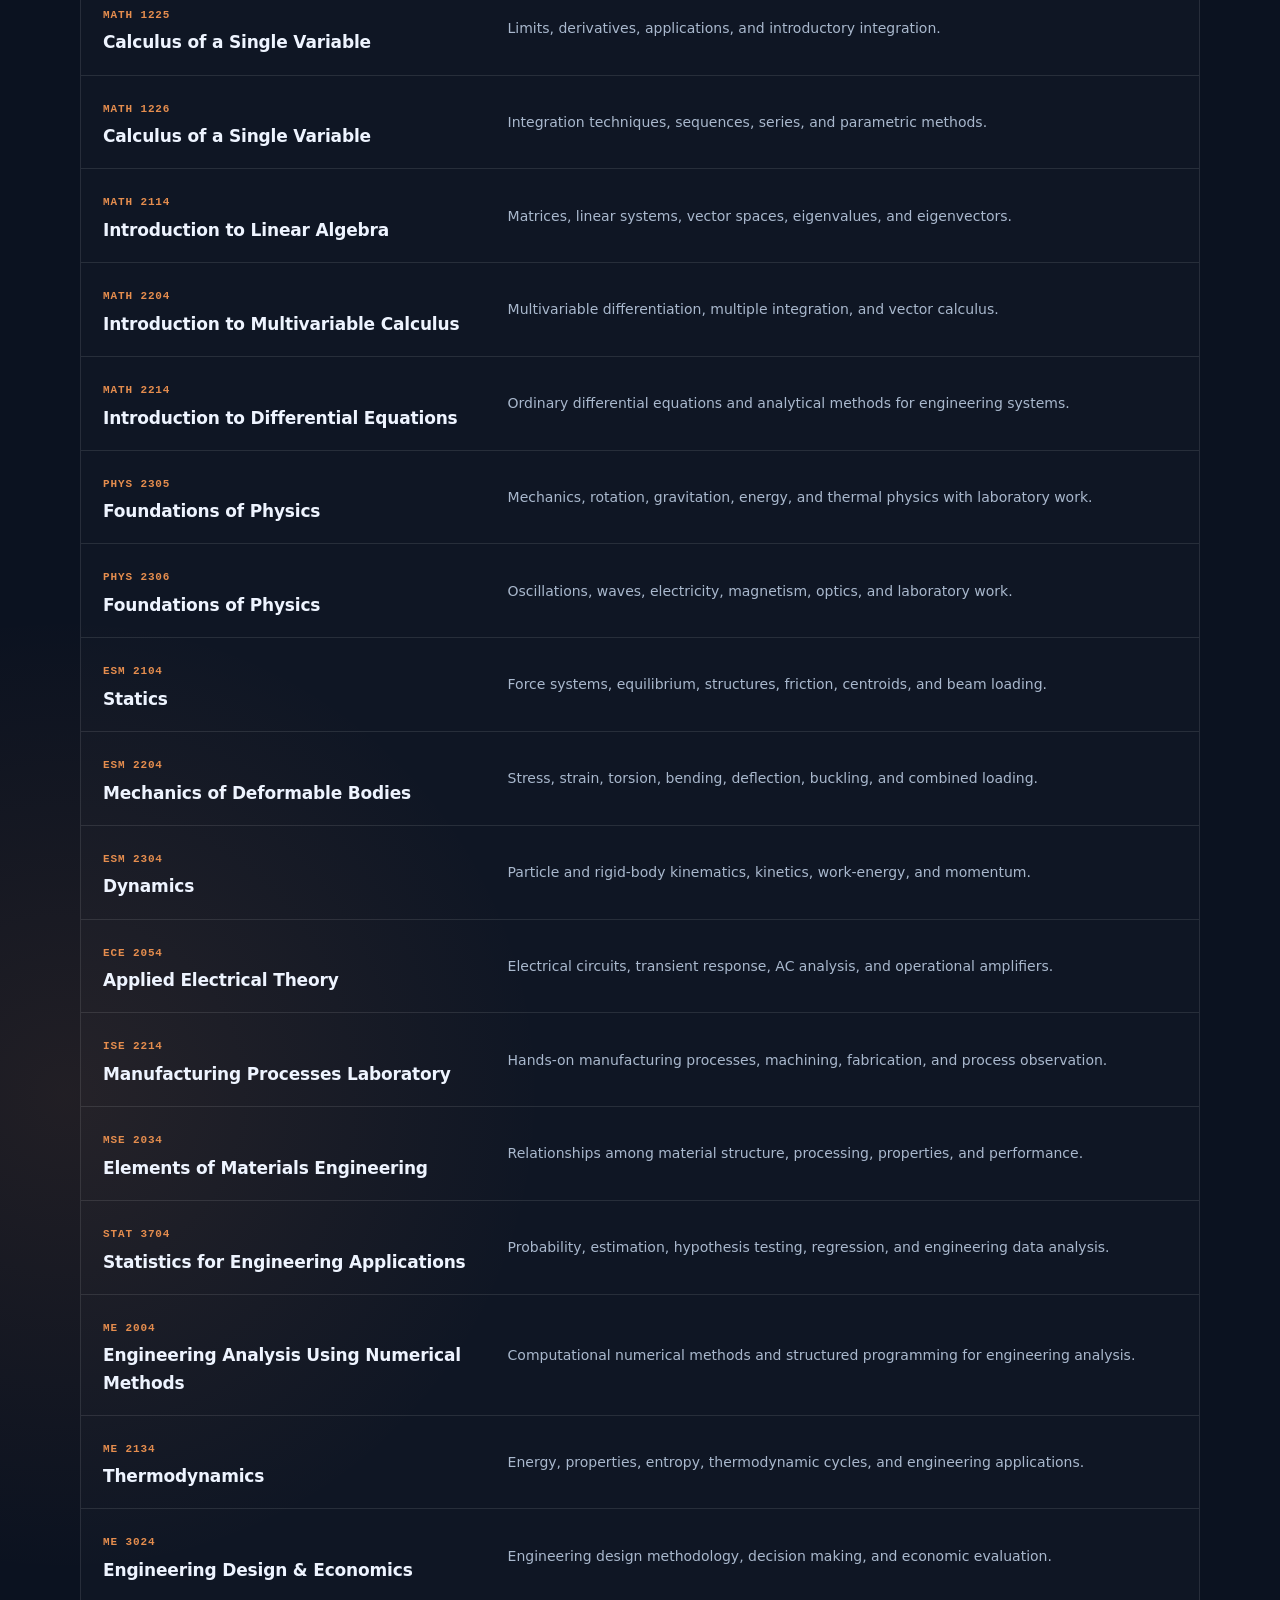
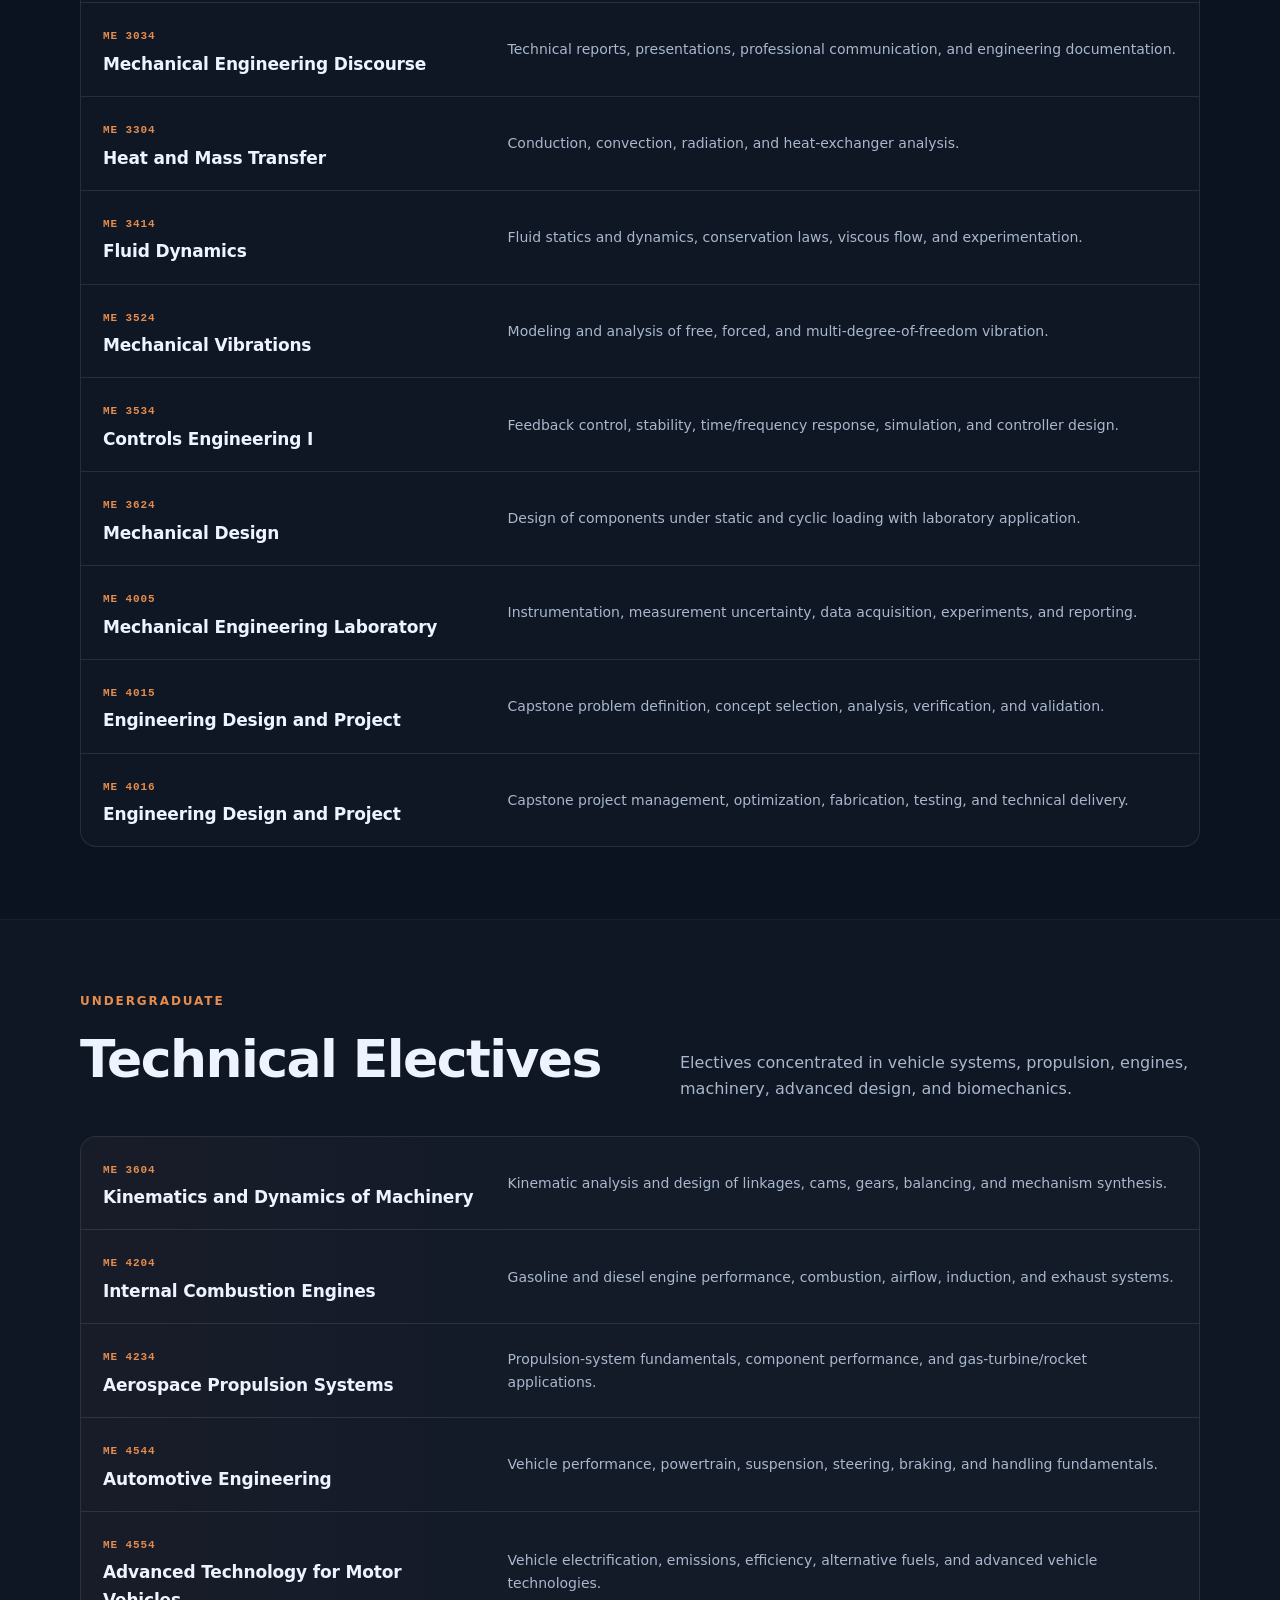
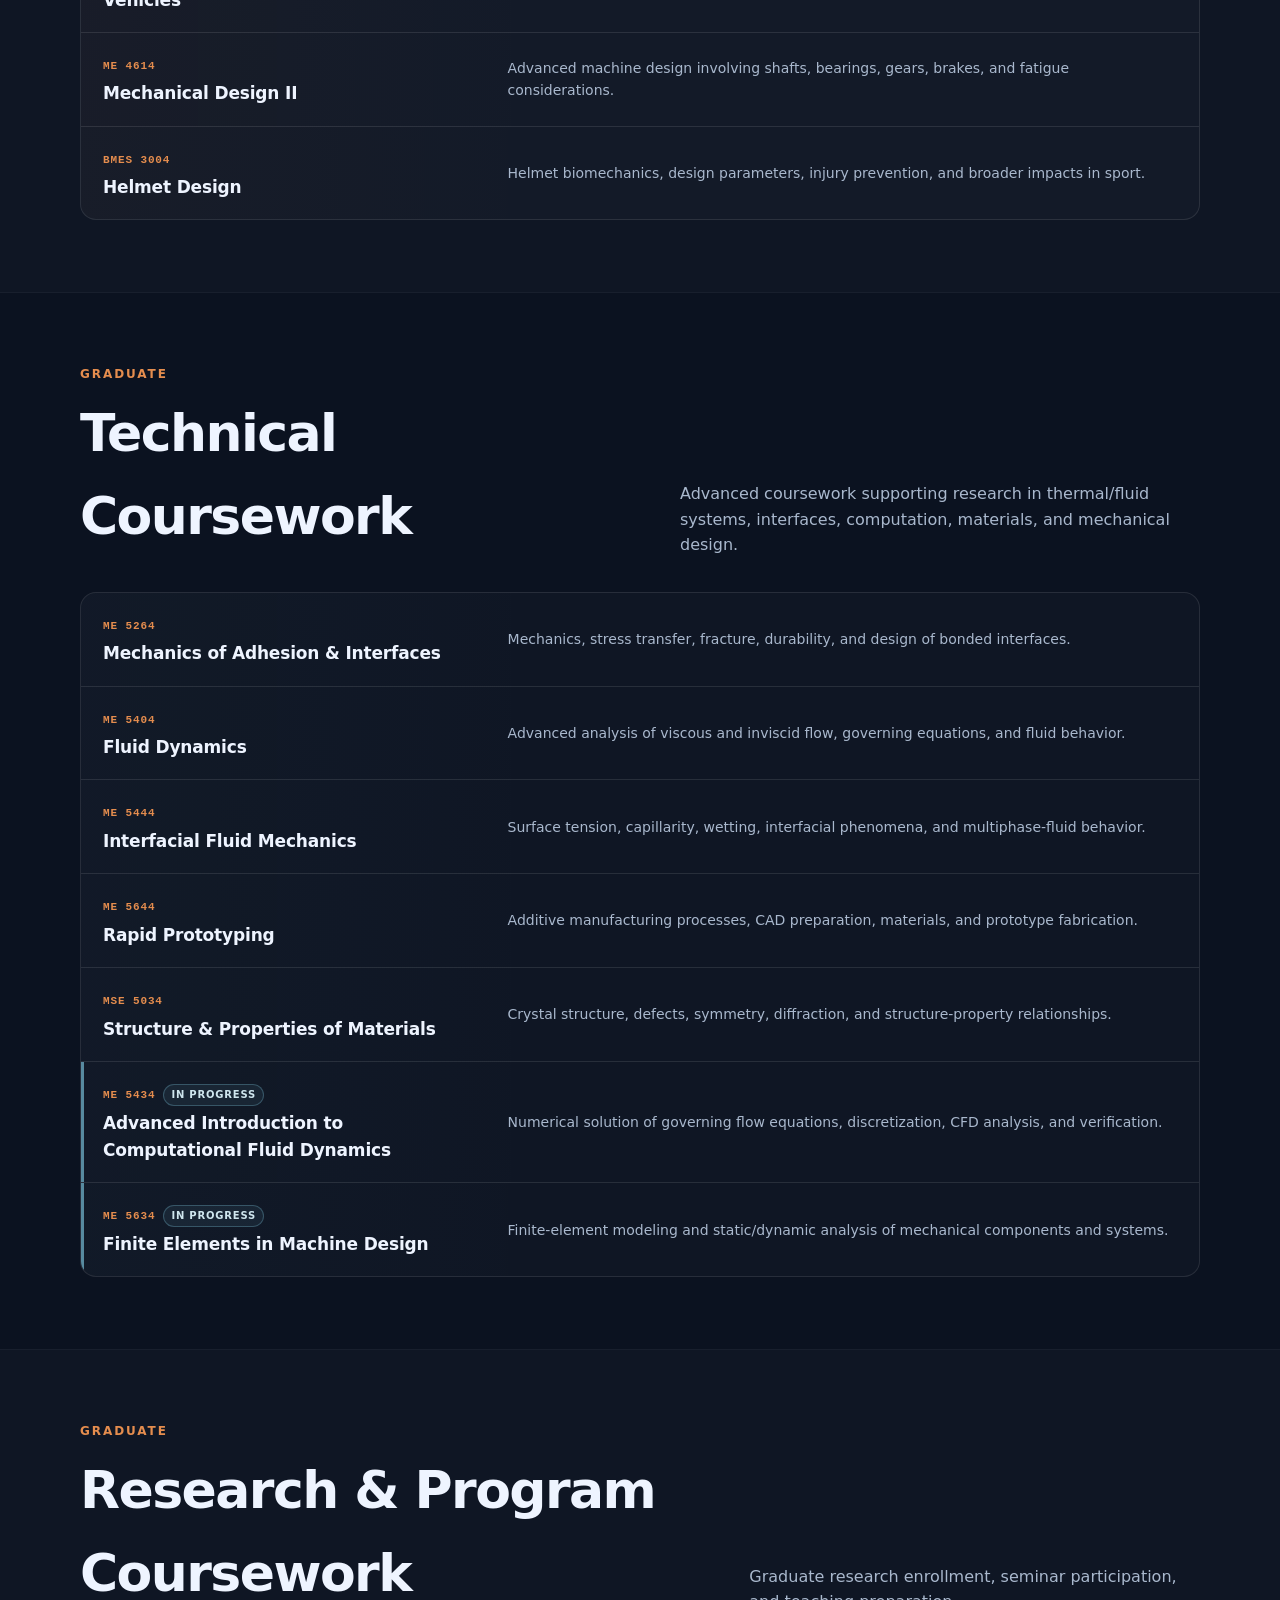
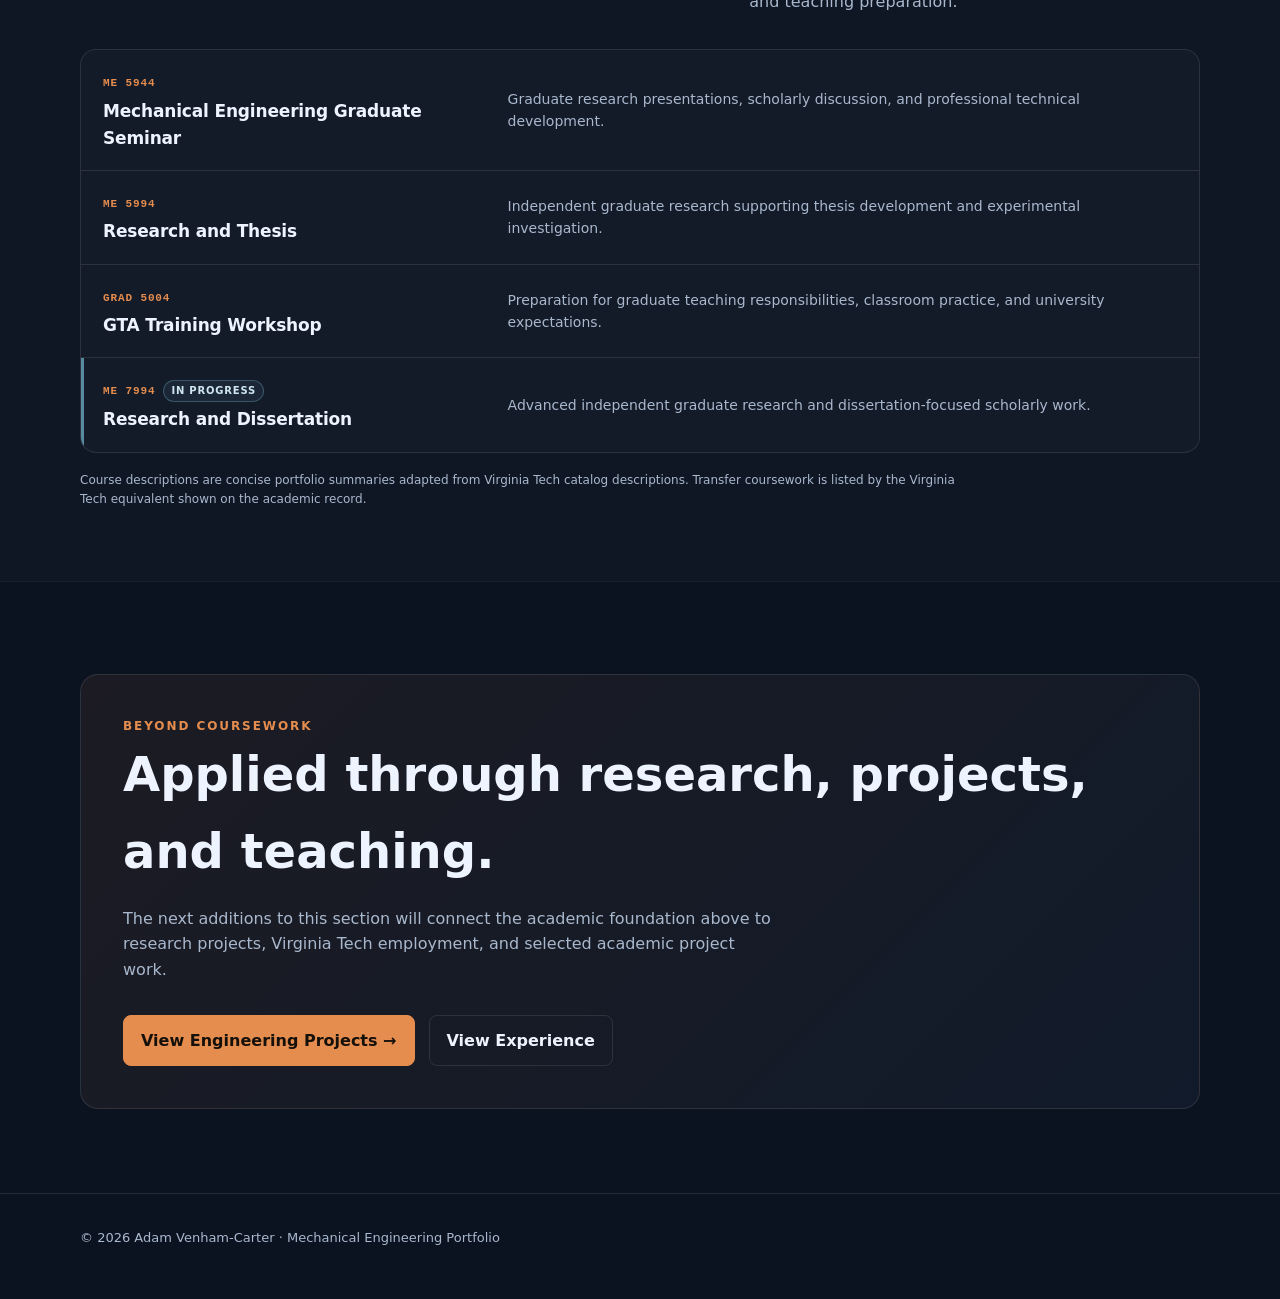
==== commit c4d554c9: "Adding redacted transcript download Adding redacted transcript download" ====
--- a/academics.html
+++ b/academics.html
@@ -36,7 +36,11 @@
         <div class="gpa"><strong>3.62</strong><span>/ 4.00 current GPA</span></div>
       </article>
     </div>
-    <p class="academic-note">Fall 2026 courses are marked <strong>In Progress</strong>.</p>
+    <p class="academic-note">Individual course grades are intentionally omitted. Fall 2026 courses are marked <strong>In Progress</strong>.</p>
+    <div class="cta-row transcript-actions">
+      <a class="btn secondary" href="assets/documents/Adam_Venham-Carter_Unofficial_Transcript_Redacted.pdf" download>Download Complete Unofficial Transcript (PDF)</a>
+    </div>
+    <p class="transcript-note">Public copy with student ID redacted for privacy.</p>
   </div>
 </section>
 
--- a/styles.css
+++ b/styles.css
@@ -132,6 +132,8 @@
 .gpa strong { font-size:42px; line-height:1; letter-spacing:-.04em; color:var(--text); }
 .gpa span { color:var(--muted); font-size:14px; }
 .academic-note { color:var(--muted); font-size:14px; margin-top:18px; }
+.transcript-actions { margin-top:20px; }
+.transcript-note { color:var(--muted); font-size:12px; margin:9px 0 0; }
 .course-section { padding-top:72px; padding-bottom:72px; }
 .alt-section { background:rgba(255,255,255,.014); border-top:1px solid rgba(255,255,255,.04); border-bottom:1px solid rgba(255,255,255,.04); }
 .course-list { display:grid; gap:0; border:1px solid var(--line); border-radius:16px; overflow:hidden; background:rgba(255,255,255,.018); }
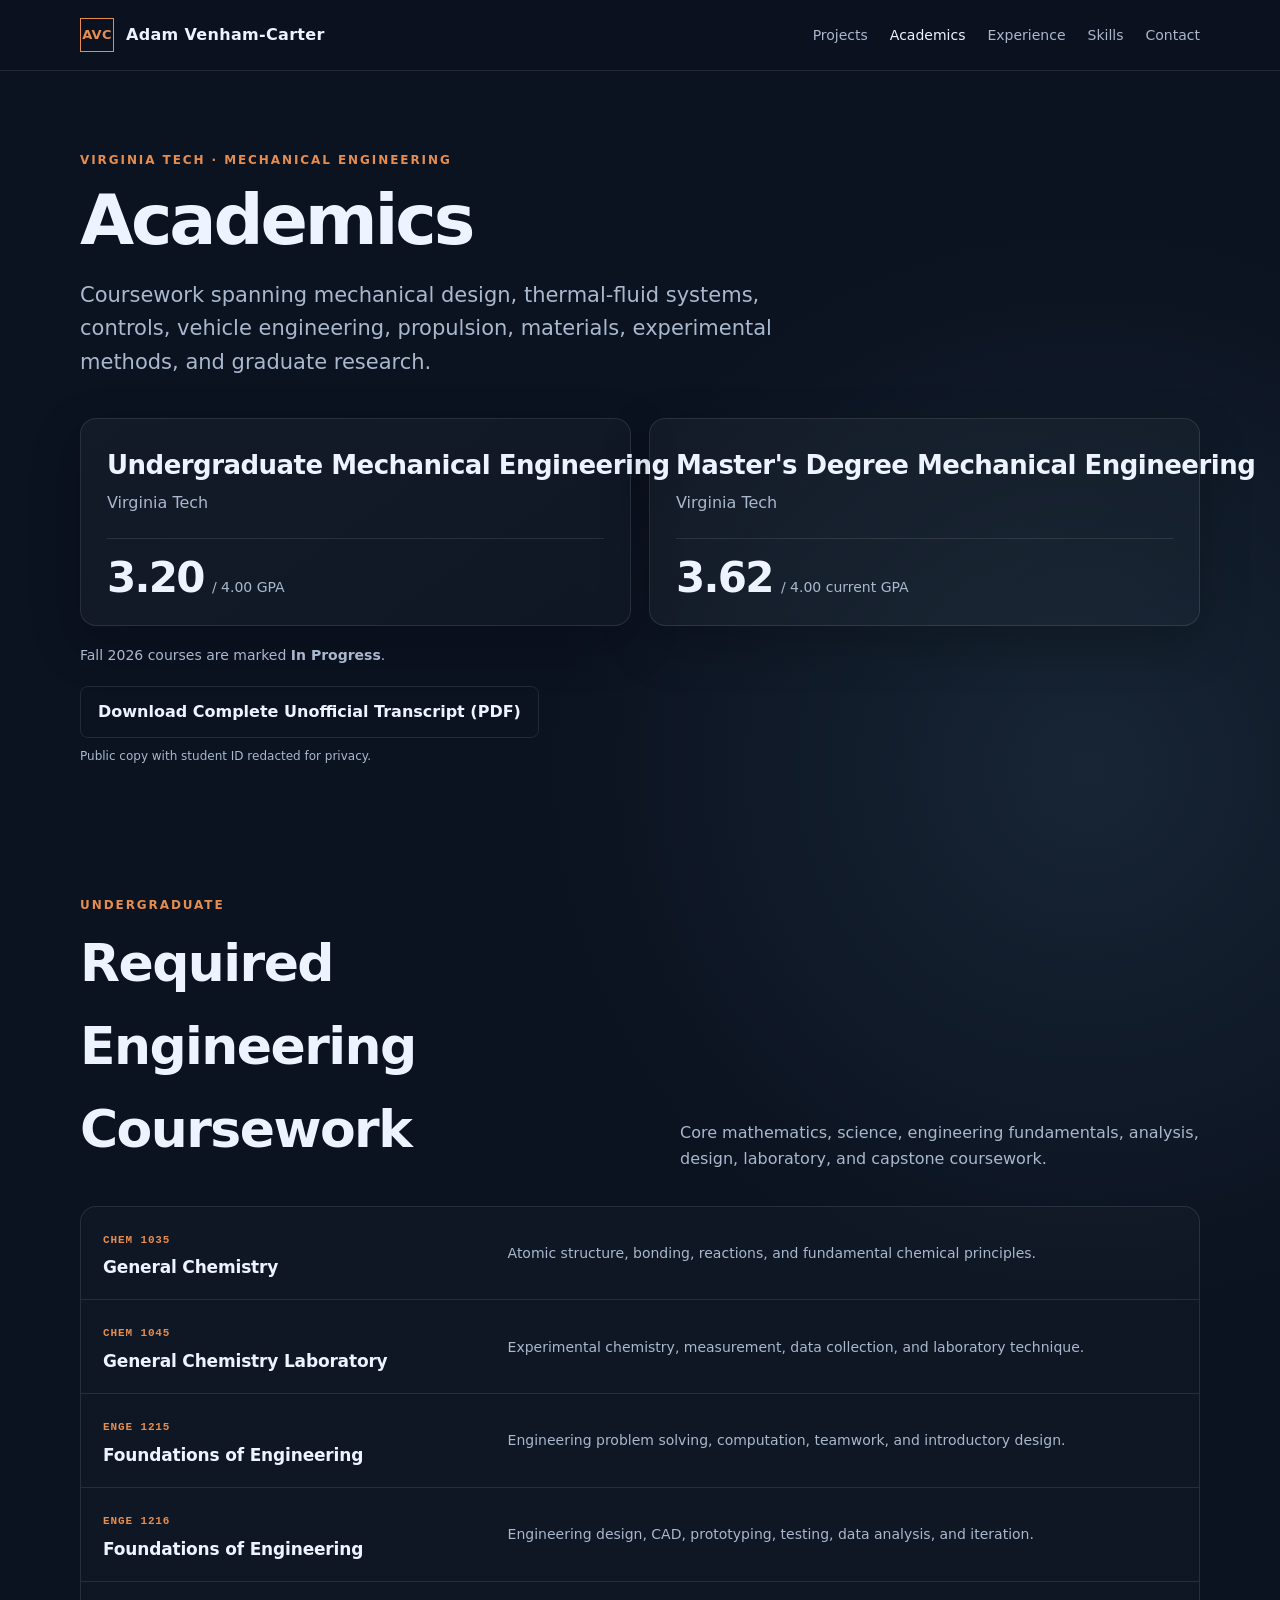
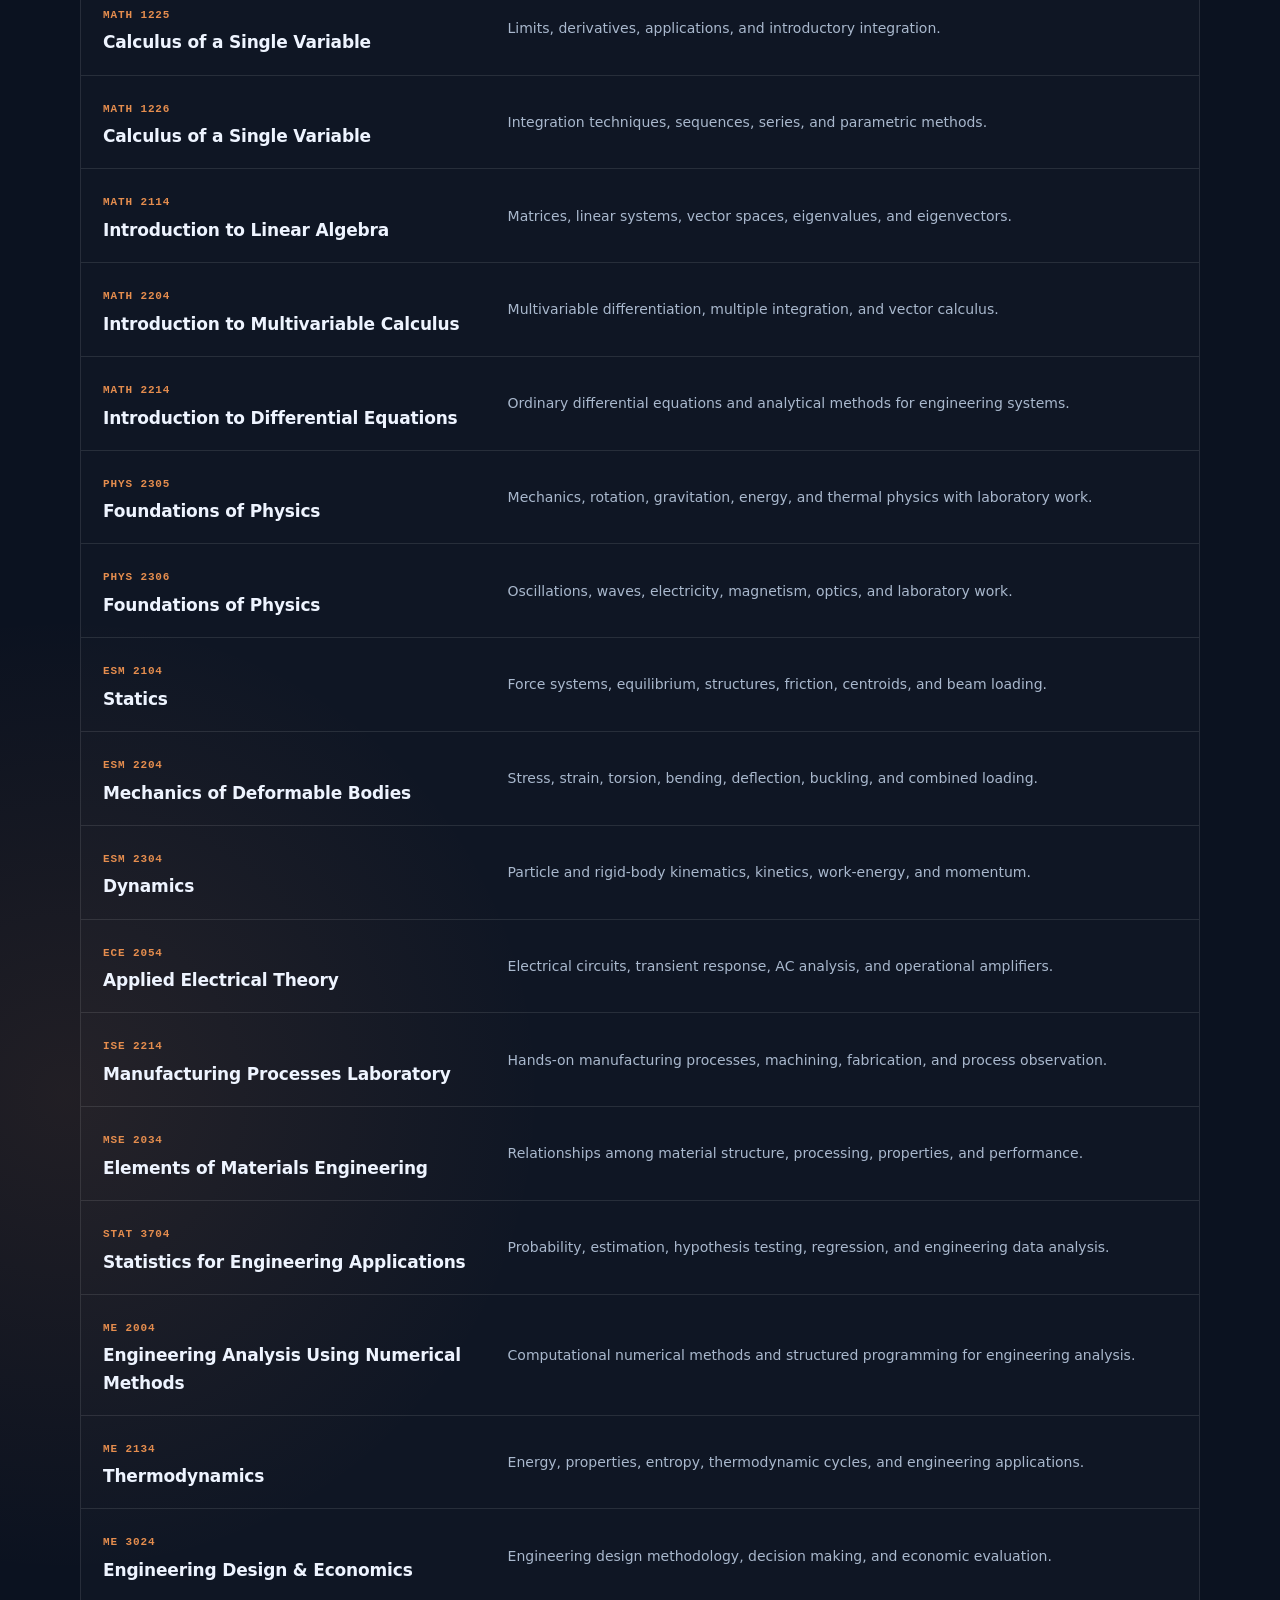
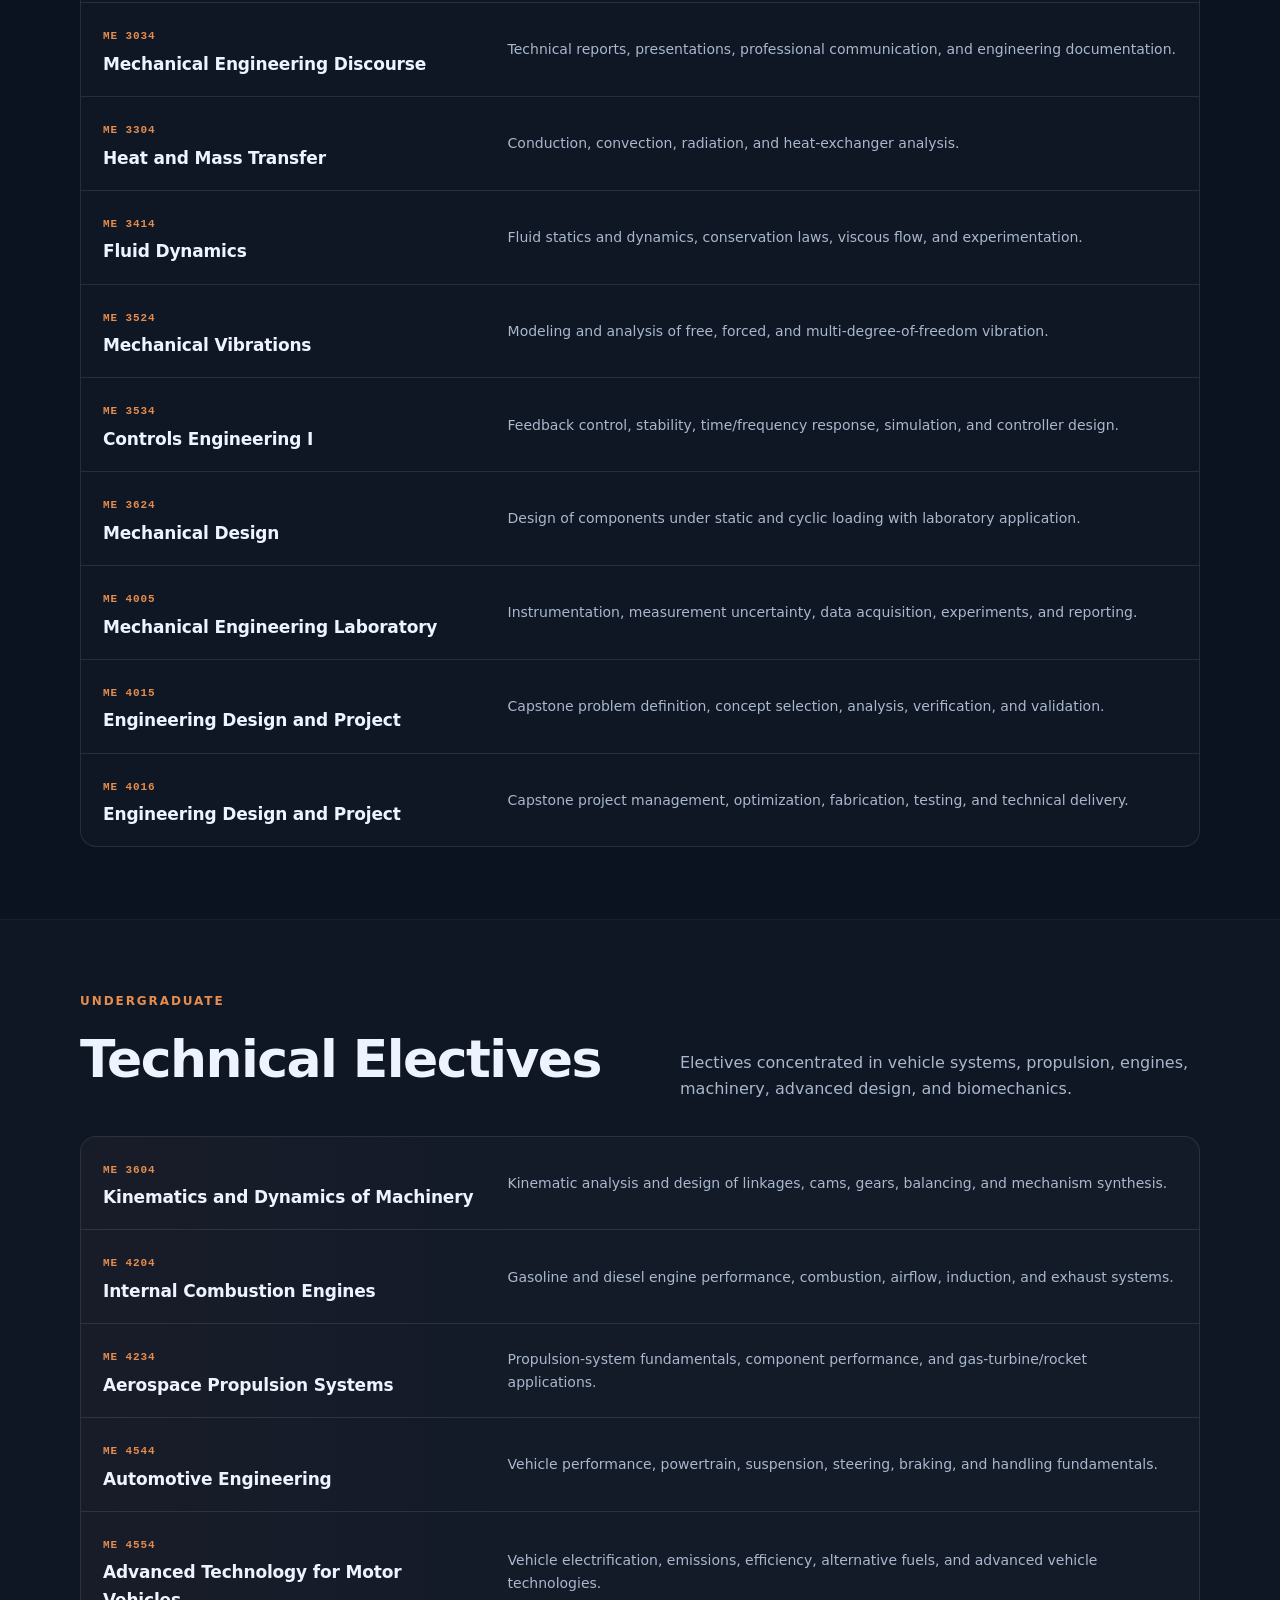
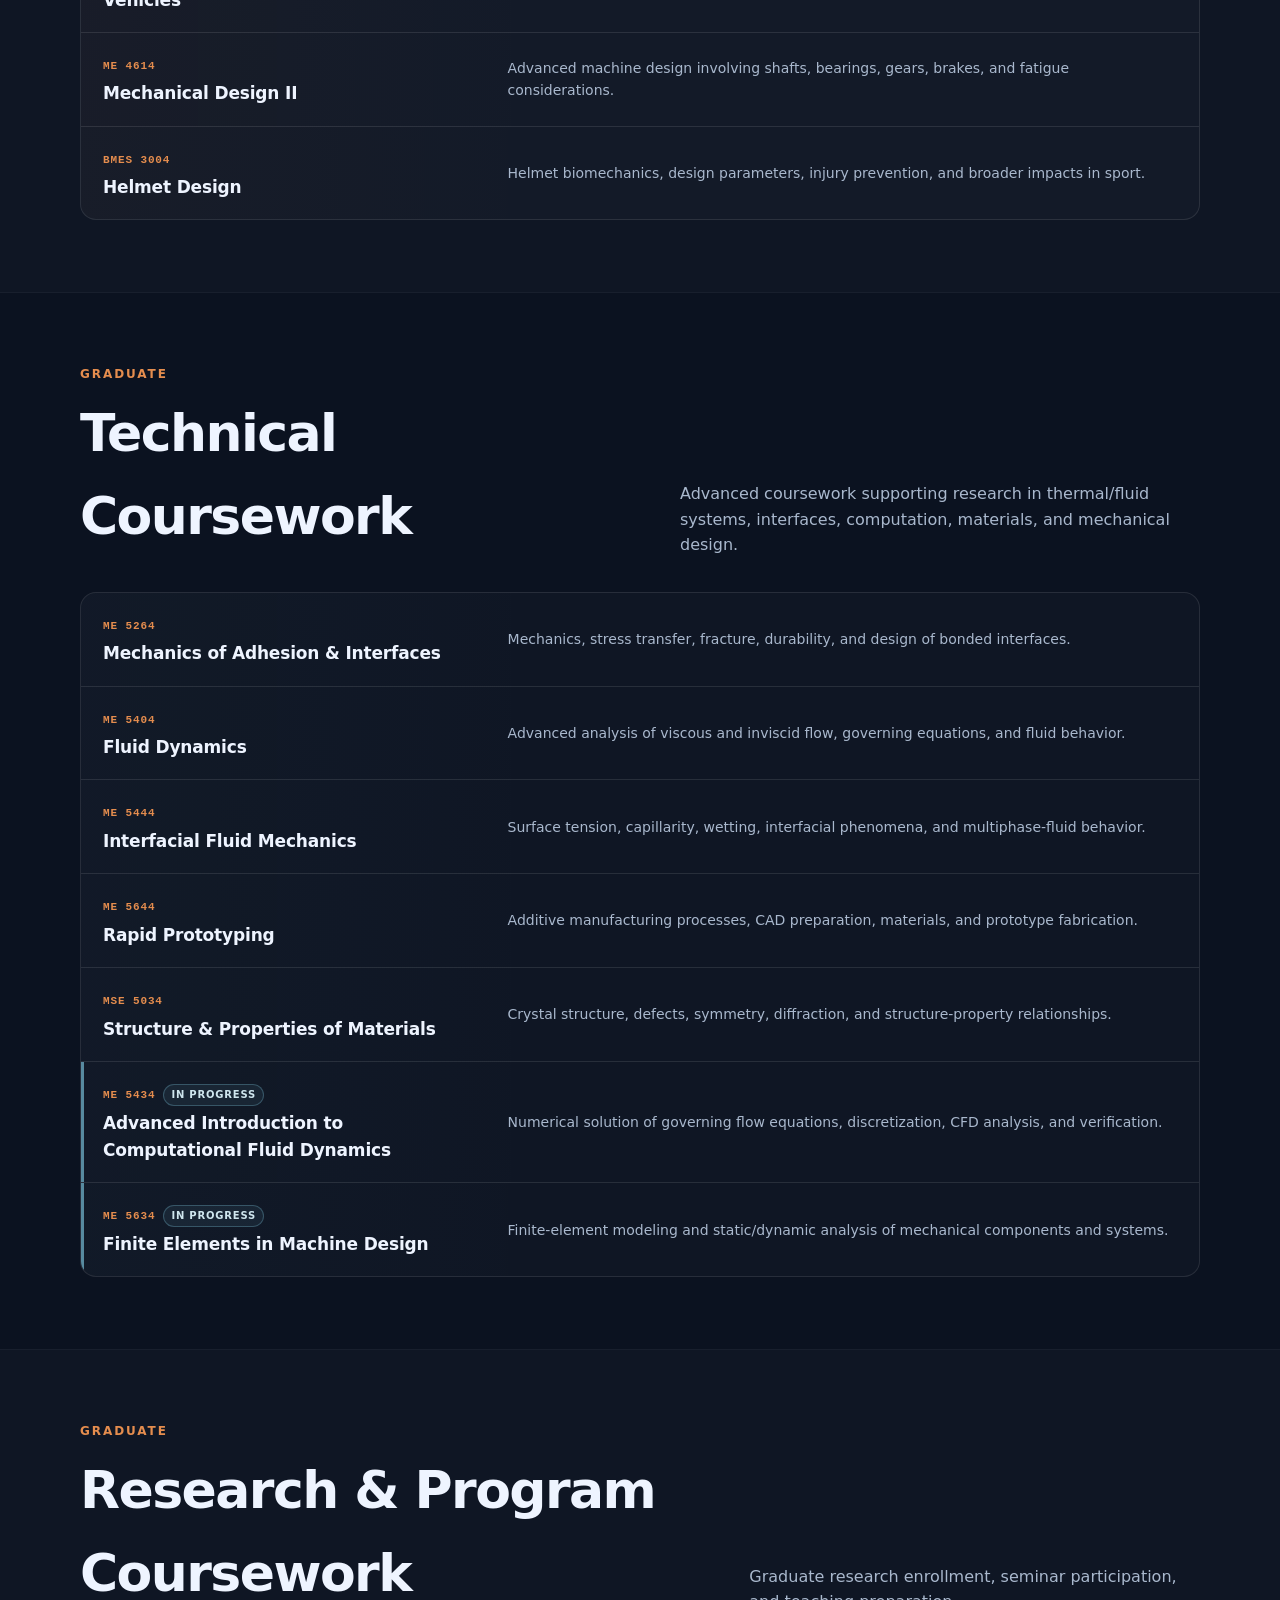
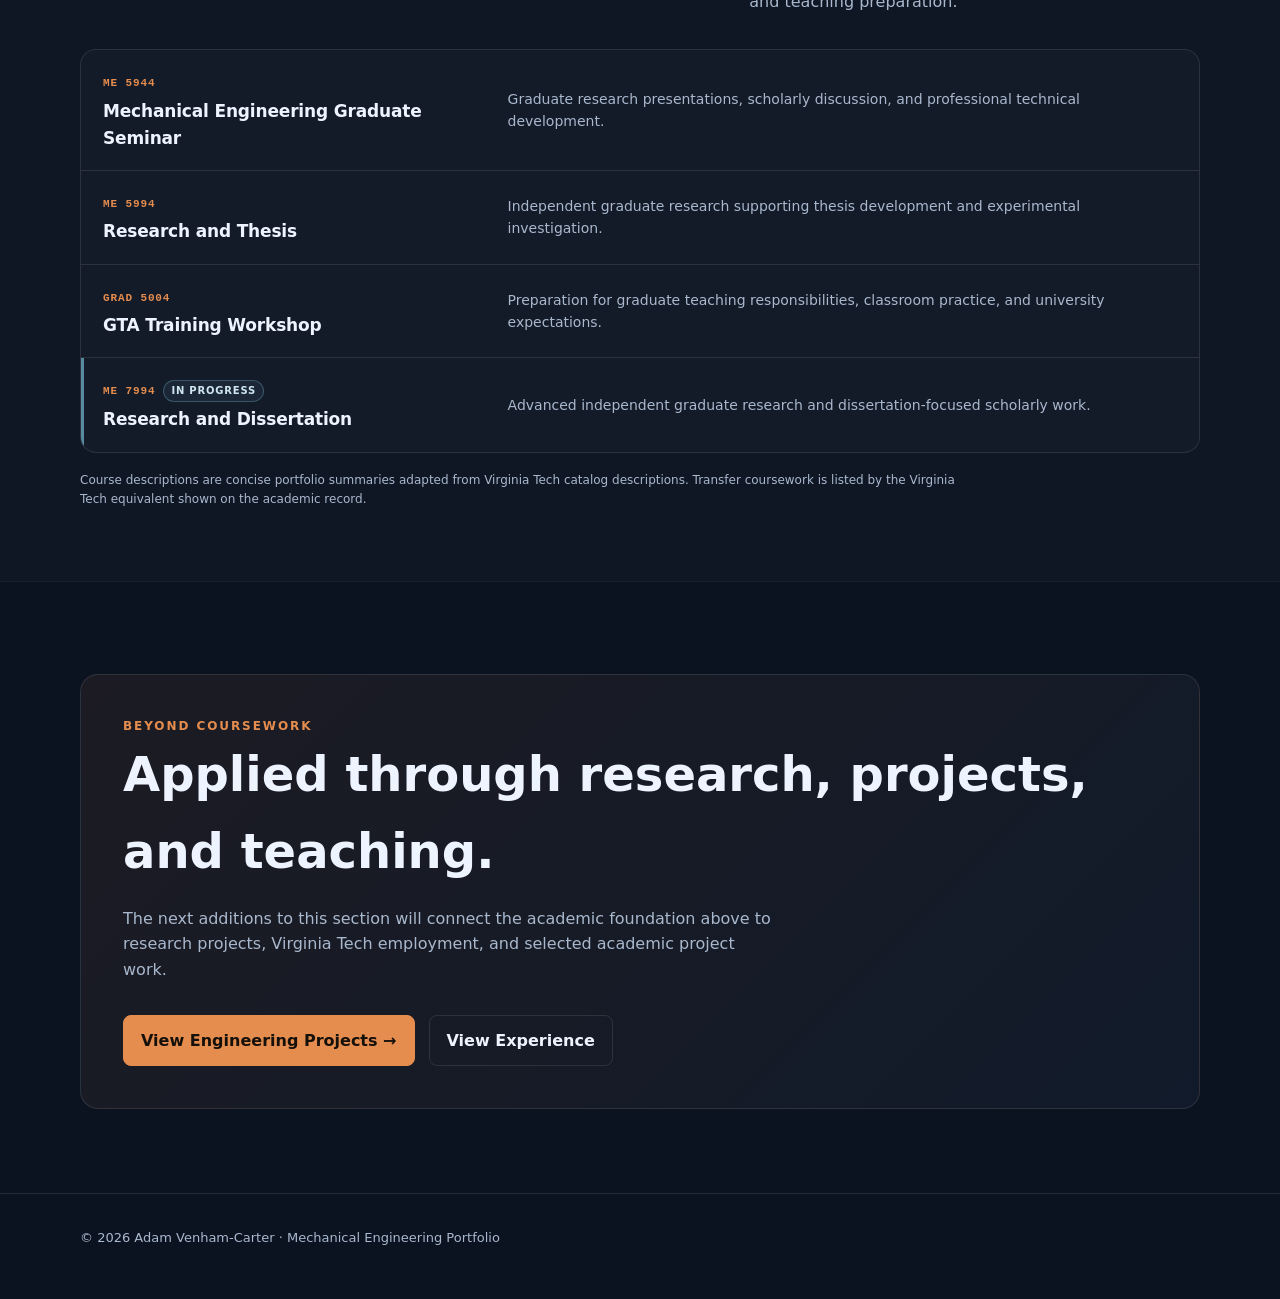
==== commit 5ed4cf06: "Update academics.html" ====
--- a/academics.html
+++ b/academics.html
@@ -36,7 +36,7 @@
         <div class="gpa"><strong>3.62</strong><span>/ 4.00 current GPA</span></div>
       </article>
     </div>
-    <p class="academic-note">Individual course grades are intentionally omitted. Fall 2026 courses are marked <strong>In Progress</strong>.</p>
+    <p class="academic-note">Fall 2026 courses are marked <strong>In Progress</strong>.</p>
     <div class="cta-row transcript-actions">
       <a class="btn secondary" href="assets/documents/Adam_Venham-Carter_Unofficial_Transcript_Redacted.pdf" download>Download Complete Unofficial Transcript (PDF)</a>
     </div>
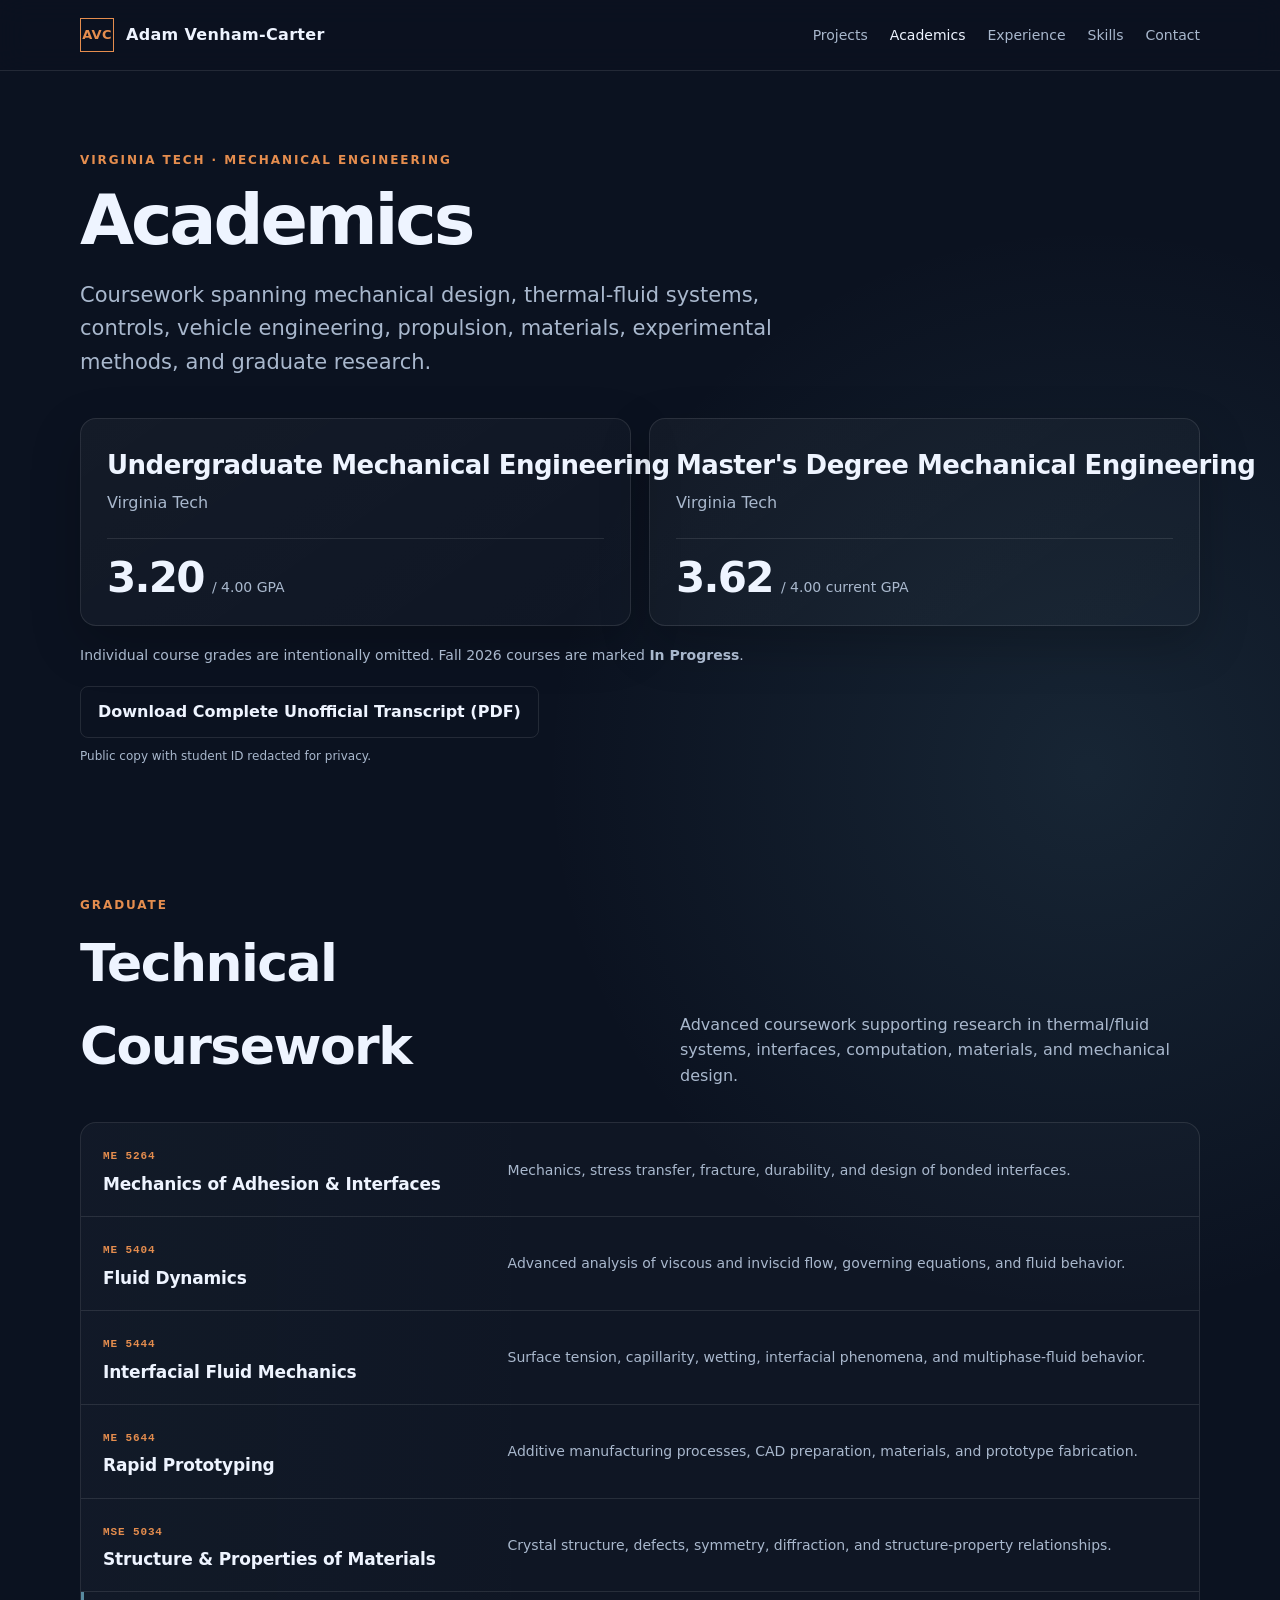
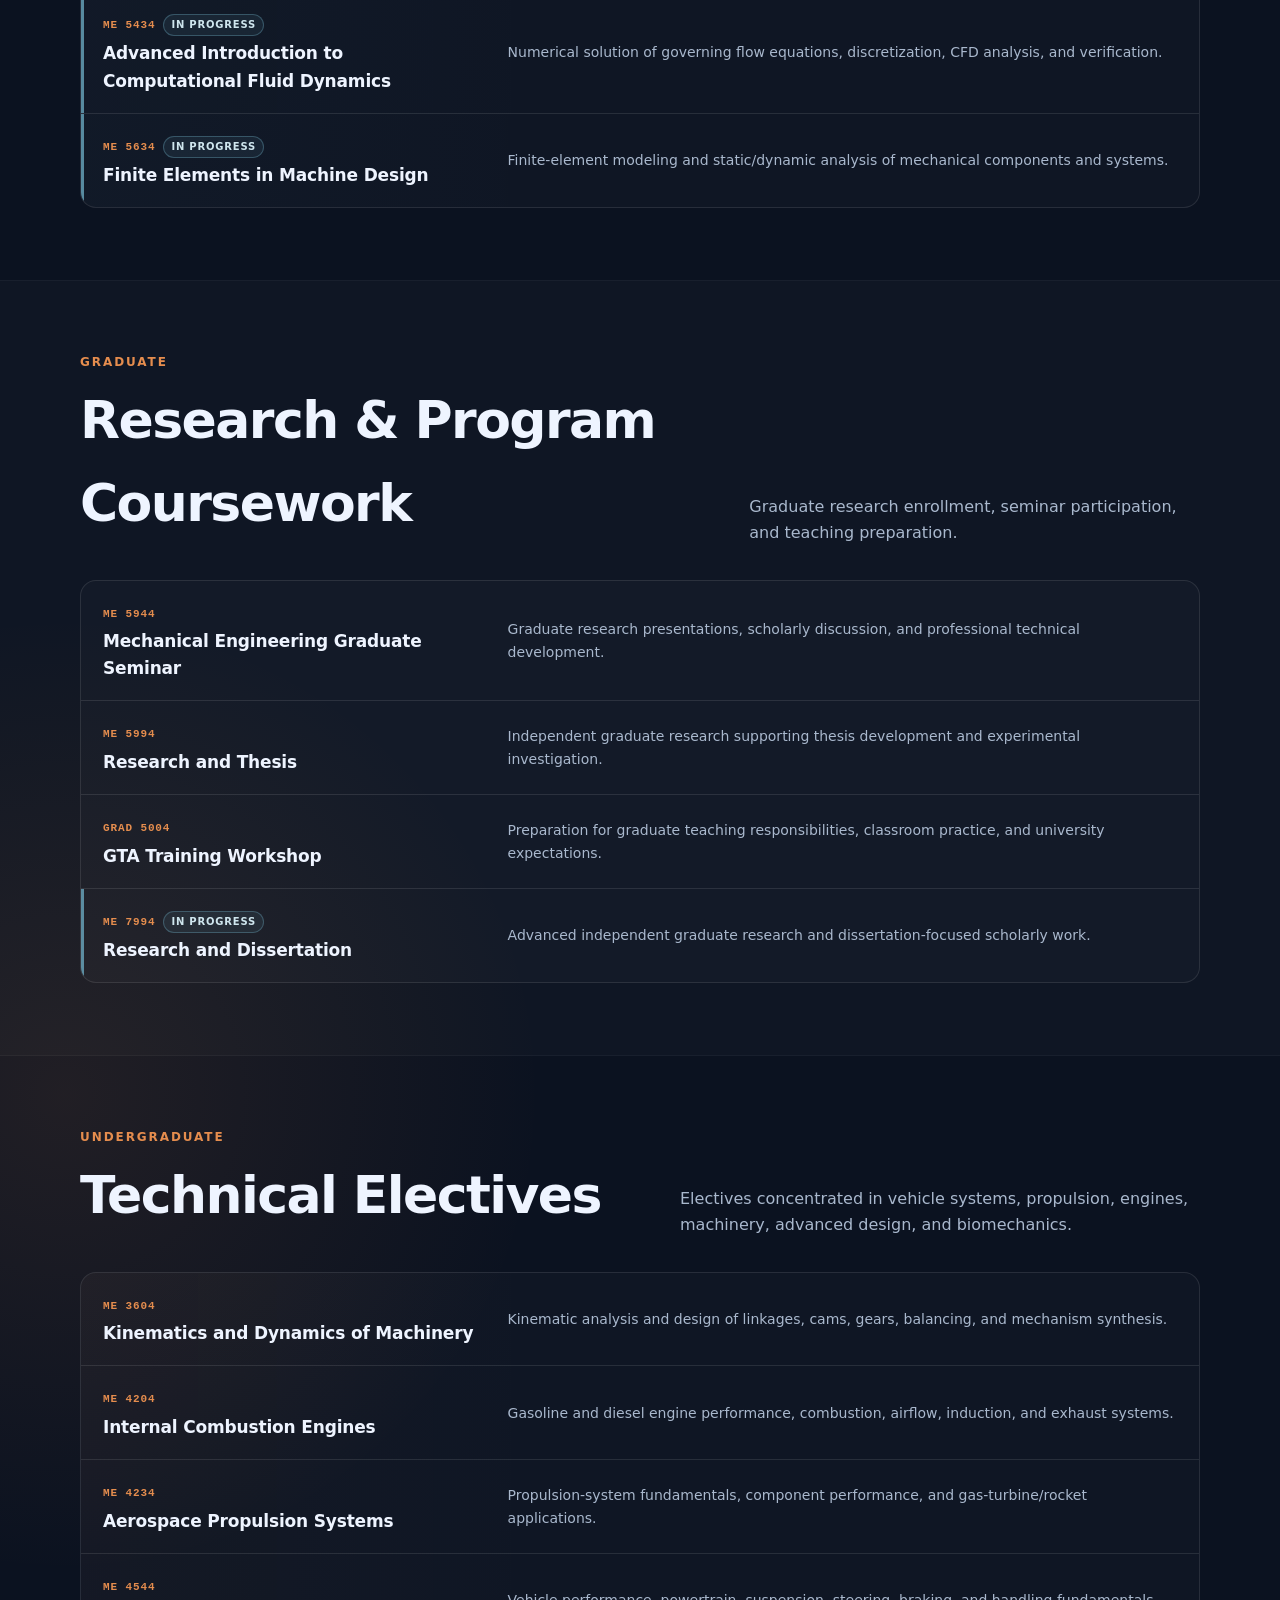
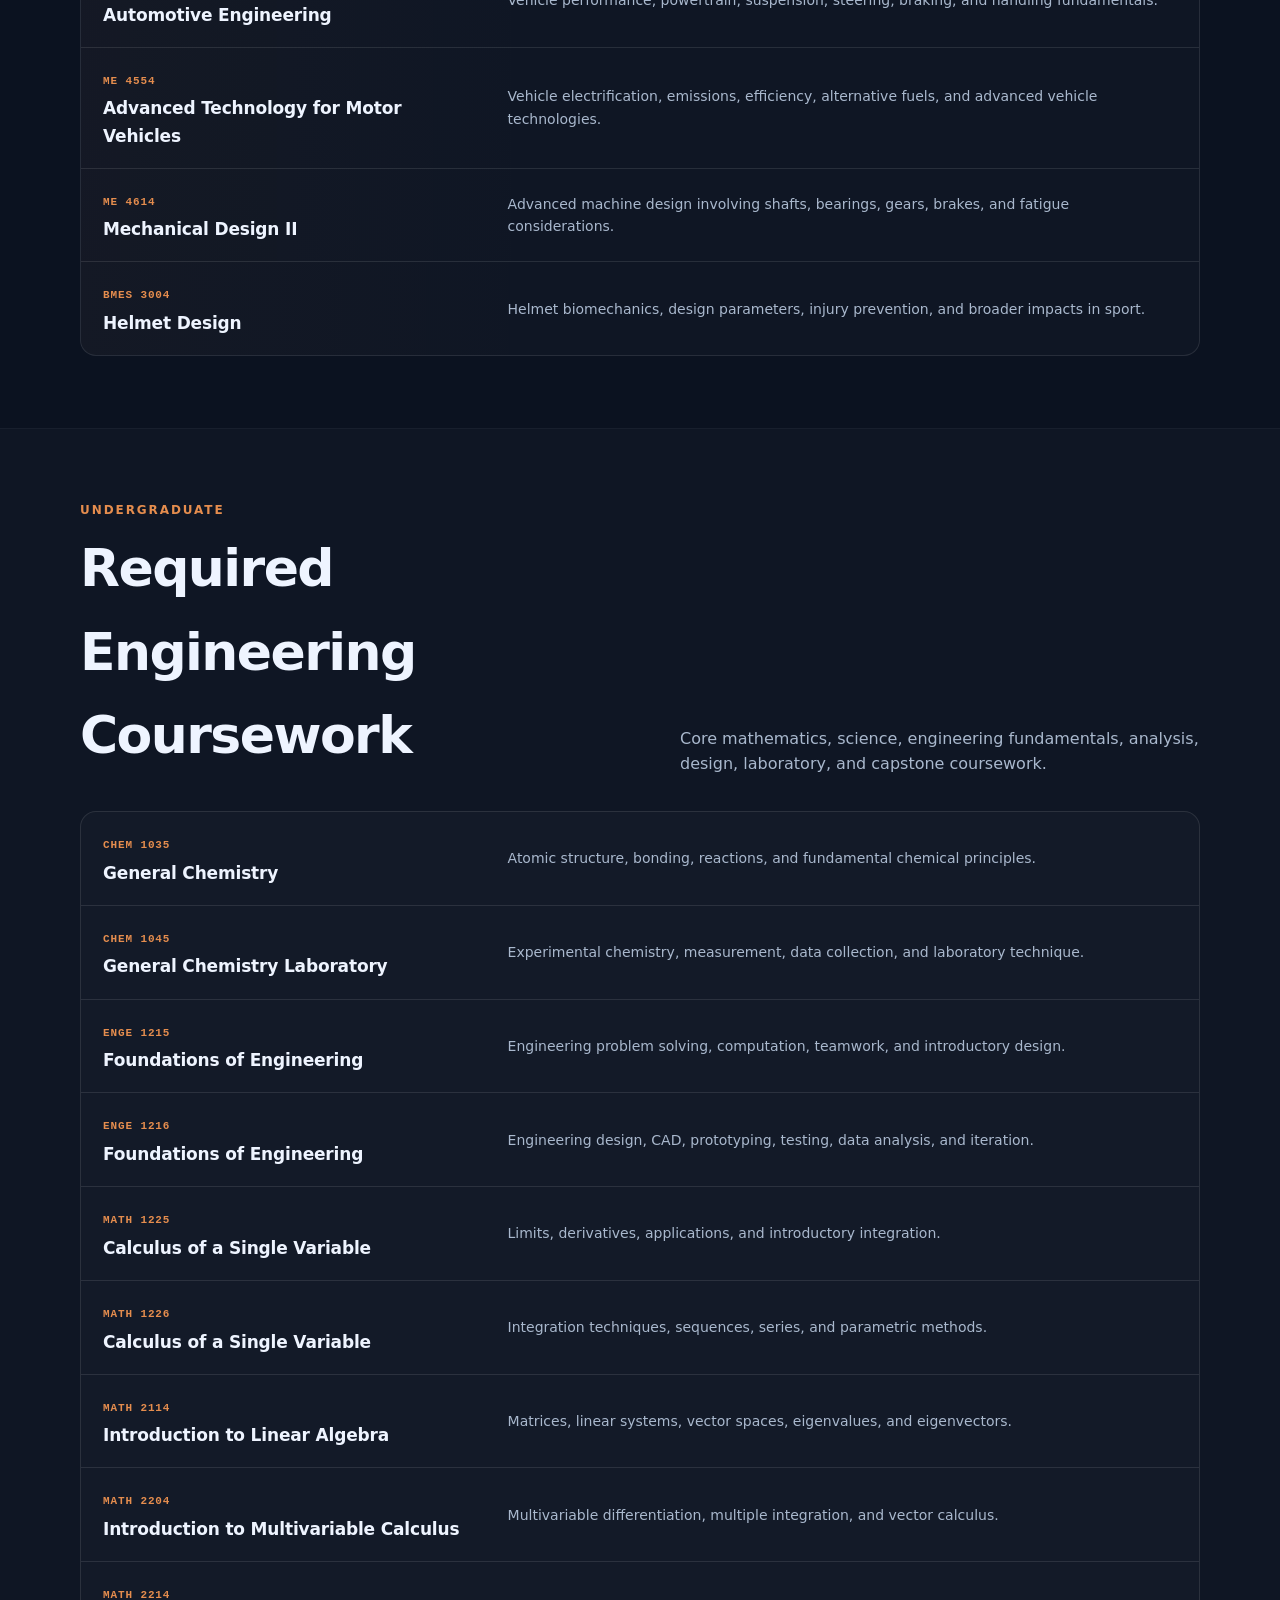
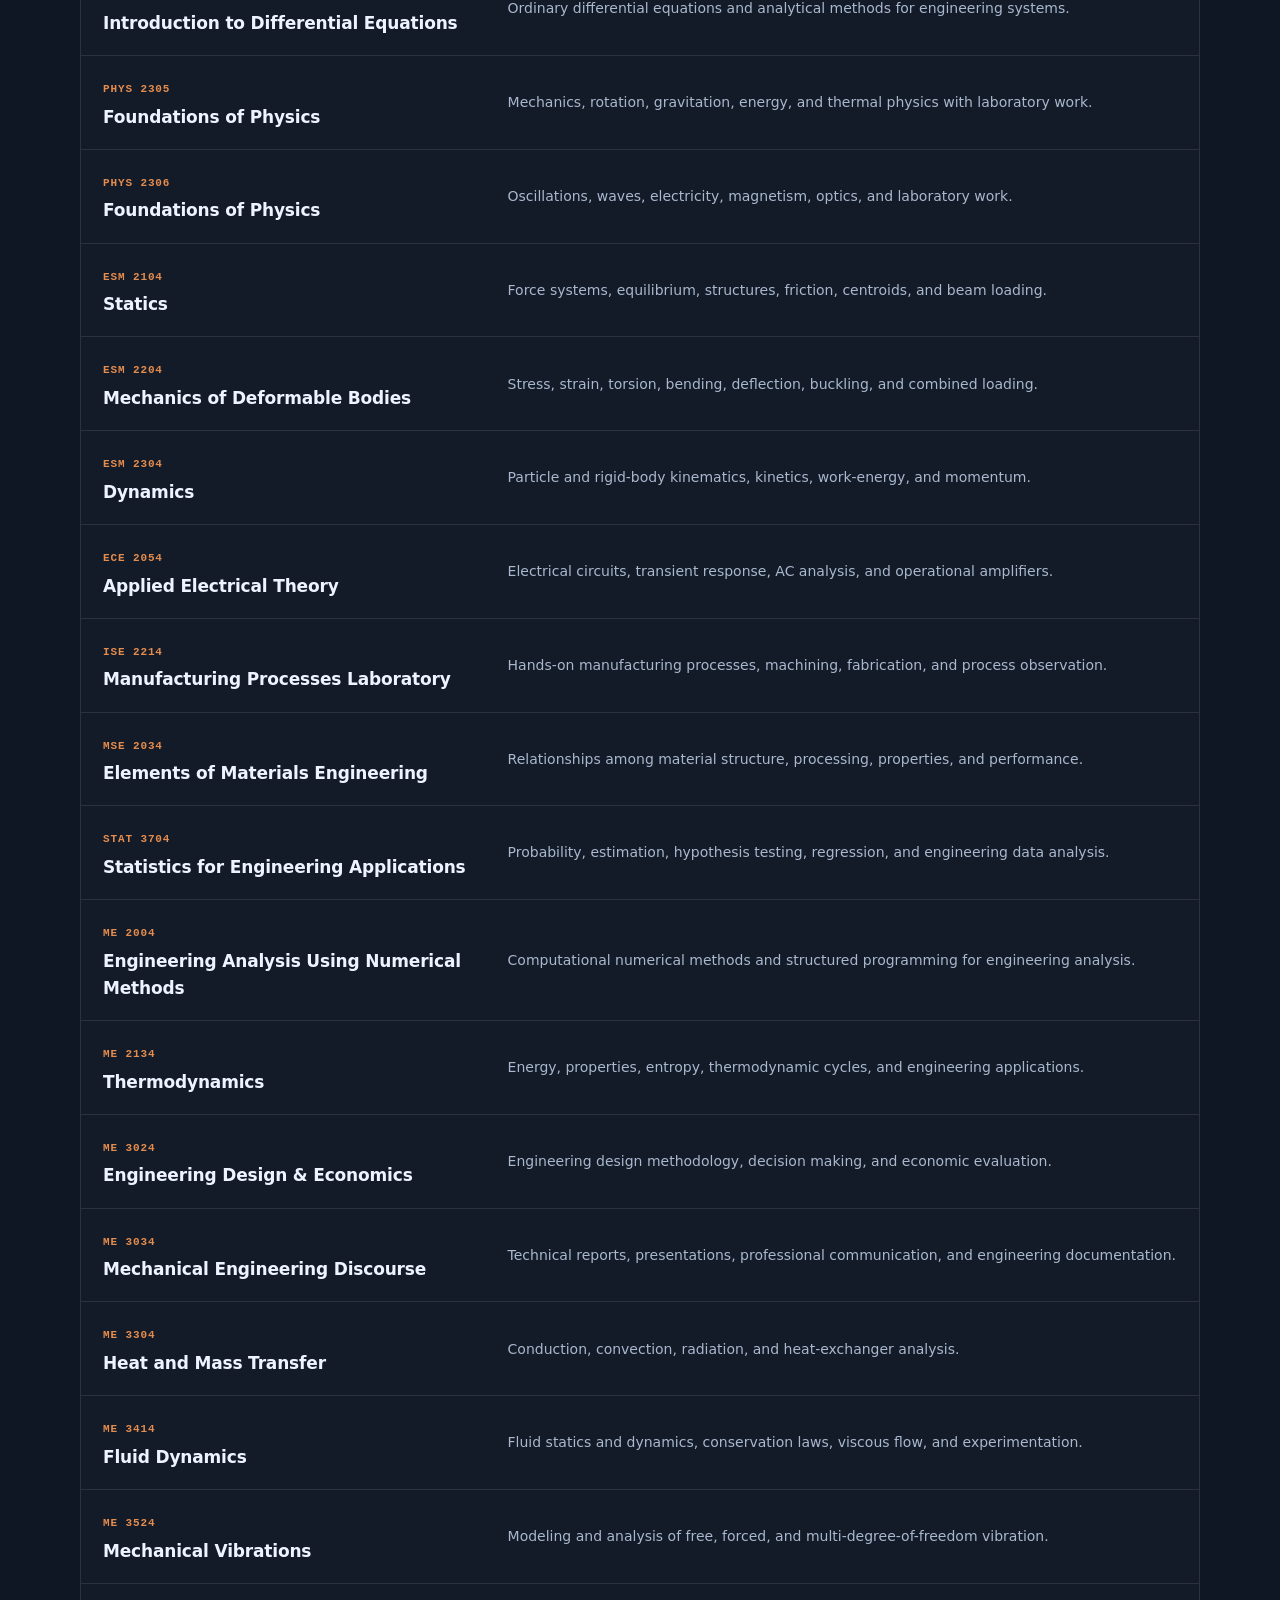
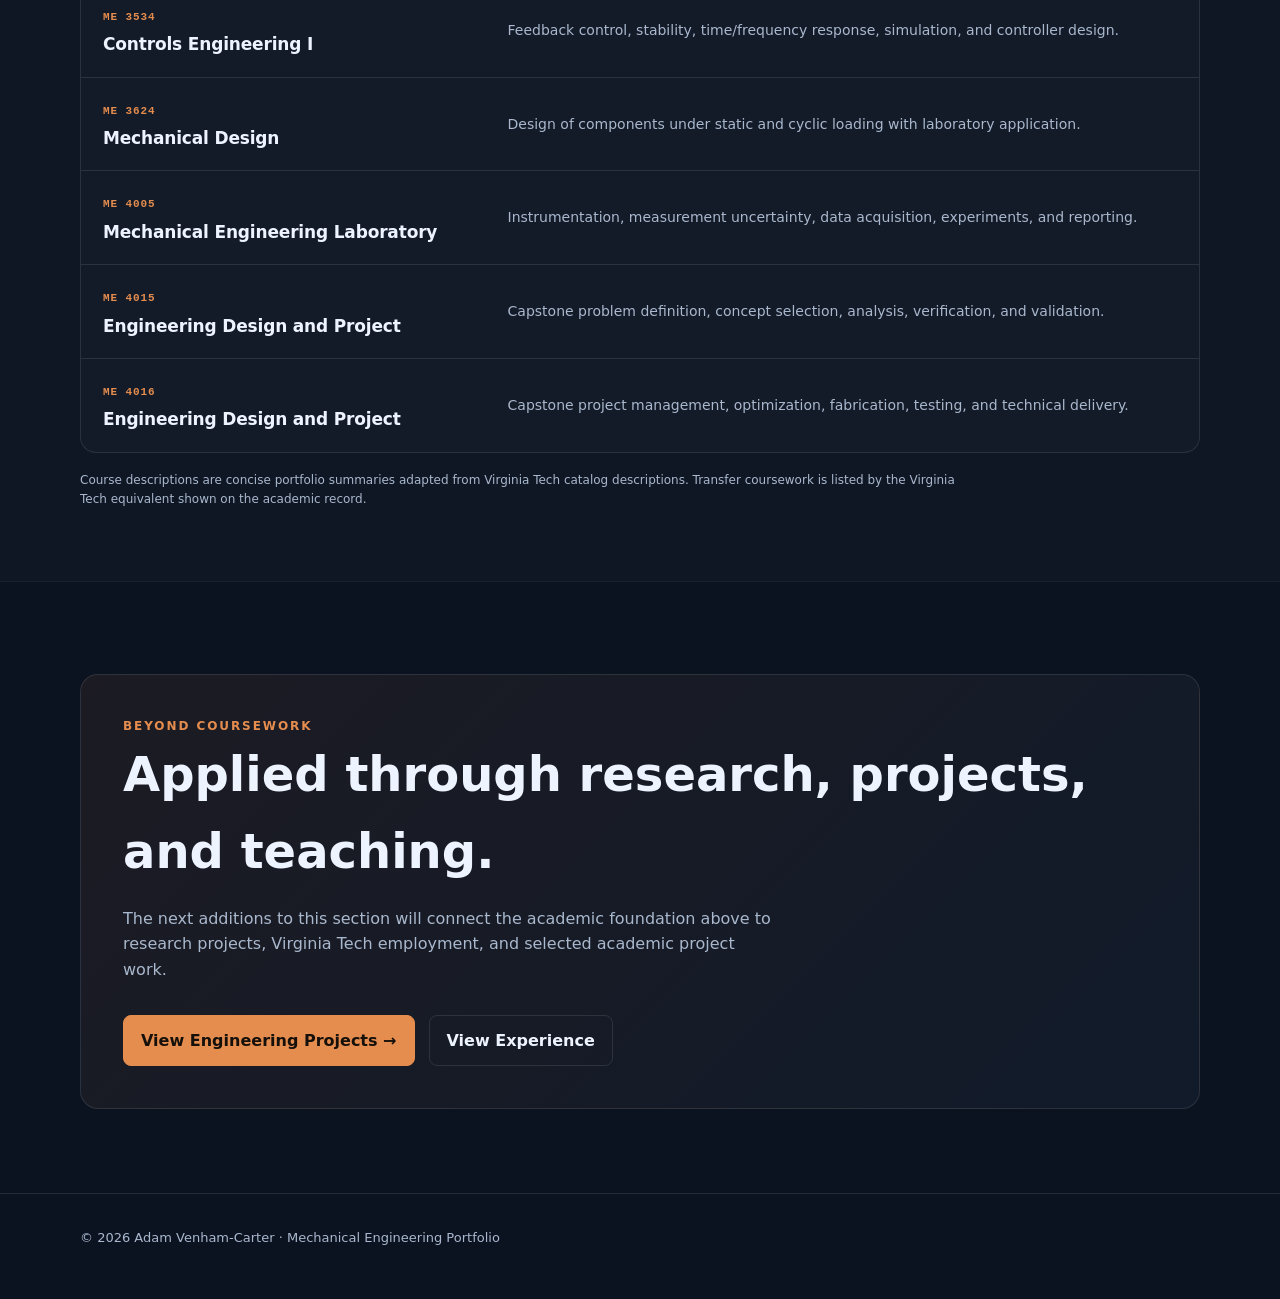
==== commit c90b5dcd: "I reordered the Academics page I reordered the Academics page" ====
--- a/academics.html
+++ b/academics.html
@@ -1,154 +1,149 @@
-<!doctype html>
+<!DOCTYPE html>
+
 <html lang="en">
 <head>
-  <meta charset="utf-8">
-  <meta name="viewport" content="width=device-width, initial-scale=1">
-  <meta name="description" content="Academic background and engineering coursework of Adam Venham-Carter, Mechanical Engineering at Virginia Tech.">
-  <title>Academics | Adam Venham-Carter</title>
-  <link rel="stylesheet" href="styles.css">
+<meta charset="utf-8"/>
+<meta content="width=device-width, initial-scale=1" name="viewport"/>
+<meta content="Academic background and engineering coursework of Adam Venham-Carter, Mechanical Engineering at Virginia Tech." name="description"/>
+<title>Academics | Adam Venham-Carter</title>
+<link href="styles.css" rel="stylesheet"/>
 </head>
 <body>
 <header class="site-header">
-  <nav class="nav container" aria-label="Main navigation">
-    <a class="brand" href="index.html"><span class="brand-mark">AVC</span><span>Adam Venham-Carter</span></a>
-    <button class="menu-btn" aria-label="Toggle navigation">Menu</button>
-    <div class="nav-links">
-      <a href="index.html#projects">Projects</a><a class="active" href="academics.html">Academics</a><a href="index.html#experience">Experience</a><a href="index.html#skills">Skills</a><a href="index.html#contact">Contact</a>
-    </div>
-  </nav>
+<nav aria-label="Main navigation" class="nav container">
+<a class="brand" href="index.html"><span class="brand-mark">AVC</span><span>Adam Venham-Carter</span></a>
+<button aria-label="Toggle navigation" class="menu-btn">Menu</button>
+<div class="nav-links">
+<a href="index.html#projects">Projects</a><a class="active" href="academics.html">Academics</a><a href="index.html#experience">Experience</a><a href="index.html#skills">Skills</a><a href="index.html#contact">Contact</a>
+</div>
+</nav>
 </header>
-
 <main>
 <section class="project-hero academics-hero">
-  <div class="container">
-    <div class="kicker">Virginia Tech · Mechanical Engineering</div>
-    <h1>Academics</h1>
-    <p class="hero-copy">Coursework spanning mechanical design, thermal-fluid systems, controls, vehicle engineering, propulsion, materials, experimental methods, and graduate research.</p>
-    <div class="degree-grid">
-      <article class="degree-card">
-        <h2>Undergraduate Mechanical Engineering</h2>
-        <p>Virginia Tech</p>
-        <div class="gpa"><strong>3.20</strong><span>/ 4.00 GPA</span></div>
-      </article>
-      <article class="degree-card">
-        <h2>Master's Degree Mechanical Engineering</h2>
-        <p>Virginia Tech</p>
-        <div class="gpa"><strong>3.62</strong><span>/ 4.00 current GPA</span></div>
-      </article>
-    </div>
-    <p class="academic-note">Fall 2026 courses are marked <strong>In Progress</strong>.</p>
-    <div class="cta-row transcript-actions">
-      <a class="btn secondary" href="assets/documents/Adam_Venham-Carter_Unofficial_Transcript_Redacted.pdf" download>Download Complete Unofficial Transcript (PDF)</a>
-    </div>
-    <p class="transcript-note">Public copy with student ID redacted for privacy.</p>
-  </div>
+<div class="container">
+<div class="kicker">Virginia Tech · Mechanical Engineering</div>
+<h1>Academics</h1>
+<p class="hero-copy">Coursework spanning mechanical design, thermal-fluid systems, controls, vehicle engineering, propulsion, materials, experimental methods, and graduate research.</p>
+<div class="degree-grid">
+<article class="degree-card">
+<h2>Undergraduate Mechanical Engineering</h2>
+<p>Virginia Tech</p>
+<div class="gpa"><strong>3.20</strong><span>/ 4.00 GPA</span></div>
+</article>
+<article class="degree-card">
+<h2>Master's Degree Mechanical Engineering</h2>
+<p>Virginia Tech</p>
+<div class="gpa"><strong>3.62</strong><span>/ 4.00 current GPA</span></div>
+</article>
+</div>
+<p class="academic-note">Individual course grades are intentionally omitted. Fall 2026 courses are marked <strong>In Progress</strong>.</p>
+<div class="cta-row transcript-actions">
+<a class="btn secondary" download="" href="assets/documents/Adam_Venham-Carter_Unofficial_Transcript_Redacted.pdf">Download Complete Unofficial Transcript (PDF)</a>
+</div>
+<p class="transcript-note">Public copy with student ID redacted for privacy.</p>
+</div>
 </section>
 
-<section class="section course-section">
-  <div class="container">
-    <div class="section-head">
-      <div><div class="kicker">Undergraduate</div><h2>Required Engineering Coursework</h2></div>
-      <p>Core mathematics, science, engineering fundamentals, analysis, design, laboratory, and capstone coursework.</p>
-    </div>
-    <div class="course-list">
-      <article class="course-row"><div><span class="course-code">CHEM 1035</span><h3>General Chemistry</h3></div><p>Atomic structure, bonding, reactions, and fundamental chemical principles.</p></article>
-      <article class="course-row"><div><span class="course-code">CHEM 1045</span><h3>General Chemistry Laboratory</h3></div><p>Experimental chemistry, measurement, data collection, and laboratory technique.</p></article>
-      <article class="course-row"><div><span class="course-code">ENGE 1215</span><h3>Foundations of Engineering</h3></div><p>Engineering problem solving, computation, teamwork, and introductory design.</p></article>
-      <article class="course-row"><div><span class="course-code">ENGE 1216</span><h3>Foundations of Engineering</h3></div><p>Engineering design, CAD, prototyping, testing, data analysis, and iteration.</p></article>
-      <article class="course-row"><div><span class="course-code">MATH 1225</span><h3>Calculus of a Single Variable</h3></div><p>Limits, derivatives, applications, and introductory integration.</p></article>
-      <article class="course-row"><div><span class="course-code">MATH 1226</span><h3>Calculus of a Single Variable</h3></div><p>Integration techniques, sequences, series, and parametric methods.</p></article>
-      <article class="course-row"><div><span class="course-code">MATH 2114</span><h3>Introduction to Linear Algebra</h3></div><p>Matrices, linear systems, vector spaces, eigenvalues, and eigenvectors.</p></article>
-      <article class="course-row"><div><span class="course-code">MATH 2204</span><h3>Introduction to Multivariable Calculus</h3></div><p>Multivariable differentiation, multiple integration, and vector calculus.</p></article>
-      <article class="course-row"><div><span class="course-code">MATH 2214</span><h3>Introduction to Differential Equations</h3></div><p>Ordinary differential equations and analytical methods for engineering systems.</p></article>
-      <article class="course-row"><div><span class="course-code">PHYS 2305</span><h3>Foundations of Physics</h3></div><p>Mechanics, rotation, gravitation, energy, and thermal physics with laboratory work.</p></article>
-      <article class="course-row"><div><span class="course-code">PHYS 2306</span><h3>Foundations of Physics</h3></div><p>Oscillations, waves, electricity, magnetism, optics, and laboratory work.</p></article>
-      <article class="course-row"><div><span class="course-code">ESM 2104</span><h3>Statics</h3></div><p>Force systems, equilibrium, structures, friction, centroids, and beam loading.</p></article>
-      <article class="course-row"><div><span class="course-code">ESM 2204</span><h3>Mechanics of Deformable Bodies</h3></div><p>Stress, strain, torsion, bending, deflection, buckling, and combined loading.</p></article>
-      <article class="course-row"><div><span class="course-code">ESM 2304</span><h3>Dynamics</h3></div><p>Particle and rigid-body kinematics, kinetics, work-energy, and momentum.</p></article>
-      <article class="course-row"><div><span class="course-code">ECE 2054</span><h3>Applied Electrical Theory</h3></div><p>Electrical circuits, transient response, AC analysis, and operational amplifiers.</p></article>
-      <article class="course-row"><div><span class="course-code">ISE 2214</span><h3>Manufacturing Processes Laboratory</h3></div><p>Hands-on manufacturing processes, machining, fabrication, and process observation.</p></article>
-      <article class="course-row"><div><span class="course-code">MSE 2034</span><h3>Elements of Materials Engineering</h3></div><p>Relationships among material structure, processing, properties, and performance.</p></article>
-      <article class="course-row"><div><span class="course-code">STAT 3704</span><h3>Statistics for Engineering Applications</h3></div><p>Probability, estimation, hypothesis testing, regression, and engineering data analysis.</p></article>
-      <article class="course-row"><div><span class="course-code">ME 2004</span><h3>Engineering Analysis Using Numerical Methods</h3></div><p>Computational numerical methods and structured programming for engineering analysis.</p></article>
-      <article class="course-row"><div><span class="course-code">ME 2134</span><h3>Thermodynamics</h3></div><p>Energy, properties, entropy, thermodynamic cycles, and engineering applications.</p></article>
-      <article class="course-row"><div><span class="course-code">ME 3024</span><h3>Engineering Design &amp; Economics</h3></div><p>Engineering design methodology, decision making, and economic evaluation.</p></article>
-      <article class="course-row"><div><span class="course-code">ME 3034</span><h3>Mechanical Engineering Discourse</h3></div><p>Technical reports, presentations, professional communication, and engineering documentation.</p></article>
-      <article class="course-row"><div><span class="course-code">ME 3304</span><h3>Heat and Mass Transfer</h3></div><p>Conduction, convection, radiation, and heat-exchanger analysis.</p></article>
-      <article class="course-row"><div><span class="course-code">ME 3414</span><h3>Fluid Dynamics</h3></div><p>Fluid statics and dynamics, conservation laws, viscous flow, and experimentation.</p></article>
-      <article class="course-row"><div><span class="course-code">ME 3524</span><h3>Mechanical Vibrations</h3></div><p>Modeling and analysis of free, forced, and multi-degree-of-freedom vibration.</p></article>
-      <article class="course-row"><div><span class="course-code">ME 3534</span><h3>Controls Engineering I</h3></div><p>Feedback control, stability, time/frequency response, simulation, and controller design.</p></article>
-      <article class="course-row"><div><span class="course-code">ME 3624</span><h3>Mechanical Design</h3></div><p>Design of components under static and cyclic loading with laboratory application.</p></article>
-      <article class="course-row"><div><span class="course-code">ME 4005</span><h3>Mechanical Engineering Laboratory</h3></div><p>Instrumentation, measurement uncertainty, data acquisition, experiments, and reporting.</p></article>
-      <article class="course-row"><div><span class="course-code">ME 4015</span><h3>Engineering Design and Project</h3></div><p>Capstone problem definition, concept selection, analysis, verification, and validation.</p></article>
-      <article class="course-row"><div><span class="course-code">ME 4016</span><h3>Engineering Design and Project</h3></div><p>Capstone project management, optimization, fabrication, testing, and technical delivery.</p></article>
-    </div>
-  </div>
-</section>
 
-<section class="section course-section alt-section">
-  <div class="container">
-    <div class="section-head">
-      <div><div class="kicker">Undergraduate</div><h2>Technical Electives</h2></div>
-      <p>Electives concentrated in vehicle systems, propulsion, engines, machinery, advanced design, and biomechanics.</p>
-    </div>
-    <div class="course-list featured-courses">
-      <article class="course-row"><div><span class="course-code">ME 3604</span><h3>Kinematics and Dynamics of Machinery</h3></div><p>Kinematic analysis and design of linkages, cams, gears, balancing, and mechanism synthesis.</p></article>
-      <article class="course-row"><div><span class="course-code">ME 4204</span><h3>Internal Combustion Engines</h3></div><p>Gasoline and diesel engine performance, combustion, airflow, induction, and exhaust systems.</p></article>
-      <article class="course-row"><div><span class="course-code">ME 4234</span><h3>Aerospace Propulsion Systems</h3></div><p>Propulsion-system fundamentals, component performance, and gas-turbine/rocket applications.</p></article>
-      <article class="course-row"><div><span class="course-code">ME 4544</span><h3>Automotive Engineering</h3></div><p>Vehicle performance, powertrain, suspension, steering, braking, and handling fundamentals.</p></article>
-      <article class="course-row"><div><span class="course-code">ME 4554</span><h3>Advanced Technology for Motor Vehicles</h3></div><p>Vehicle electrification, emissions, efficiency, alternative fuels, and advanced vehicle technologies.</p></article>
-      <article class="course-row"><div><span class="course-code">ME 4614</span><h3>Mechanical Design II</h3></div><p>Advanced machine design involving shafts, bearings, gears, brakes, and fatigue considerations.</p></article>
-      <article class="course-row"><div><span class="course-code">BMES 3004</span><h3>Helmet Design</h3></div><p>Helmet biomechanics, design parameters, injury prevention, and broader impacts in sport.</p></article>
-    </div>
-  </div>
-</section>
+
 
 <section class="section course-section">
-  <div class="container">
-    <div class="section-head">
-      <div><div class="kicker">Graduate</div><h2>Technical Coursework</h2></div>
-      <p>Advanced coursework supporting research in thermal/fluid systems, interfaces, computation, materials, and mechanical design.</p>
-    </div>
-    <div class="course-list graduate-courses">
-      <article class="course-row"><div><span class="course-code">ME 5264</span><h3>Mechanics of Adhesion &amp; Interfaces</h3></div><p>Mechanics, stress transfer, fracture, durability, and design of bonded interfaces.</p></article>
-      <article class="course-row"><div><span class="course-code">ME 5404</span><h3>Fluid Dynamics</h3></div><p>Advanced analysis of viscous and inviscid flow, governing equations, and fluid behavior.</p></article>
-      <article class="course-row"><div><span class="course-code">ME 5444</span><h3>Interfacial Fluid Mechanics</h3></div><p>Surface tension, capillarity, wetting, interfacial phenomena, and multiphase-fluid behavior.</p></article>
-      <article class="course-row"><div><span class="course-code">ME 5644</span><h3>Rapid Prototyping</h3></div><p>Additive manufacturing processes, CAD preparation, materials, and prototype fabrication.</p></article>
-      <article class="course-row"><div><span class="course-code">MSE 5034</span><h3>Structure &amp; Properties of Materials</h3></div><p>Crystal structure, defects, symmetry, diffraction, and structure-property relationships.</p></article>
-      <article class="course-row in-progress"><div><span class="course-code">ME 5434</span><span class="status-badge">In Progress</span><h3>Advanced Introduction to Computational Fluid Dynamics</h3></div><p>Numerical solution of governing flow equations, discretization, CFD analysis, and verification.</p></article>
-      <article class="course-row in-progress"><div><span class="course-code">ME 5634</span><span class="status-badge">In Progress</span><h3>Finite Elements in Machine Design</h3></div><p>Finite-element modeling and static/dynamic analysis of mechanical components and systems.</p></article>
-    </div>
-  </div>
-</section>
+<div class="container">
+<div class="section-head">
+<div><div class="kicker">Graduate</div><h2>Technical Coursework</h2></div>
+<p>Advanced coursework supporting research in thermal/fluid systems, interfaces, computation, materials, and mechanical design.</p>
+</div>
+<div class="course-list graduate-courses">
+<article class="course-row"><div><span class="course-code">ME 5264</span><h3>Mechanics of Adhesion &amp; Interfaces</h3></div><p>Mechanics, stress transfer, fracture, durability, and design of bonded interfaces.</p></article>
+<article class="course-row"><div><span class="course-code">ME 5404</span><h3>Fluid Dynamics</h3></div><p>Advanced analysis of viscous and inviscid flow, governing equations, and fluid behavior.</p></article>
+<article class="course-row"><div><span class="course-code">ME 5444</span><h3>Interfacial Fluid Mechanics</h3></div><p>Surface tension, capillarity, wetting, interfacial phenomena, and multiphase-fluid behavior.</p></article>
+<article class="course-row"><div><span class="course-code">ME 5644</span><h3>Rapid Prototyping</h3></div><p>Additive manufacturing processes, CAD preparation, materials, and prototype fabrication.</p></article>
+<article class="course-row"><div><span class="course-code">MSE 5034</span><h3>Structure &amp; Properties of Materials</h3></div><p>Crystal structure, defects, symmetry, diffraction, and structure-property relationships.</p></article>
+<article class="course-row in-progress"><div><span class="course-code">ME 5434</span><span class="status-badge">In Progress</span><h3>Advanced Introduction to Computational Fluid Dynamics</h3></div><p>Numerical solution of governing flow equations, discretization, CFD analysis, and verification.</p></article>
+<article class="course-row in-progress"><div><span class="course-code">ME 5634</span><span class="status-badge">In Progress</span><h3>Finite Elements in Machine Design</h3></div><p>Finite-element modeling and static/dynamic analysis of mechanical components and systems.</p></article>
+</div>
+</div>
+</section><section class="section course-section alt-section">
+<div class="container">
+<div class="section-head">
+<div><div class="kicker">Graduate</div><h2>Research &amp; Program Coursework</h2></div>
+<p>Graduate research enrollment, seminar participation, and teaching preparation.</p>
+</div>
+<div class="course-list">
+<article class="course-row"><div><span class="course-code">ME 5944</span><h3>Mechanical Engineering Graduate Seminar</h3></div><p>Graduate research presentations, scholarly discussion, and professional technical development.</p></article>
+<article class="course-row"><div><span class="course-code">ME 5994</span><h3>Research and Thesis</h3></div><p>Independent graduate research supporting thesis development and experimental investigation.</p></article>
+<article class="course-row"><div><span class="course-code">GRAD 5004</span><h3>GTA Training Workshop</h3></div><p>Preparation for graduate teaching responsibilities, classroom practice, and university expectations.</p></article>
+<article class="course-row in-progress"><div><span class="course-code">ME 7994</span><span class="status-badge">In Progress</span><h3>Research and Dissertation</h3></div><p>Advanced independent graduate research and dissertation-focused scholarly work.</p></article>
+</div>
 
-<section class="section course-section alt-section">
-  <div class="container">
-    <div class="section-head">
-      <div><div class="kicker">Graduate</div><h2>Research &amp; Program Coursework</h2></div>
-      <p>Graduate research enrollment, seminar participation, and teaching preparation.</p>
-    </div>
-    <div class="course-list">
-      <article class="course-row"><div><span class="course-code">ME 5944</span><h3>Mechanical Engineering Graduate Seminar</h3></div><p>Graduate research presentations, scholarly discussion, and professional technical development.</p></article>
-      <article class="course-row"><div><span class="course-code">ME 5994</span><h3>Research and Thesis</h3></div><p>Independent graduate research supporting thesis development and experimental investigation.</p></article>
-      <article class="course-row"><div><span class="course-code">GRAD 5004</span><h3>GTA Training Workshop</h3></div><p>Preparation for graduate teaching responsibilities, classroom practice, and university expectations.</p></article>
-      <article class="course-row in-progress"><div><span class="course-code">ME 7994</span><span class="status-badge">In Progress</span><h3>Research and Dissertation</h3></div><p>Advanced independent graduate research and dissertation-focused scholarly work.</p></article>
-    </div>
-    <div class="course-source-note">Course descriptions are concise portfolio summaries adapted from Virginia Tech catalog descriptions. Transfer coursework is listed by the Virginia Tech equivalent shown on the academic record.</div>
-  </div>
-</section>
-
-<section class="section">
-  <div class="container">
-    <div class="contact academic-next">
-      <div class="kicker">Beyond Coursework</div>
-      <h2>Applied through research, projects, and teaching.</h2>
-      <p>The next additions to this section will connect the academic foundation above to research projects, Virginia Tech employment, and selected academic project work.</p>
-      <div class="cta-row"><a class="btn primary" href="index.html#projects">View Engineering Projects →</a><a class="btn secondary" href="index.html#experience">View Experience</a></div>
-    </div>
-  </div>
+</div>
+</section><section class="section course-section">
+<div class="container">
+<div class="section-head">
+<div><div class="kicker">Undergraduate</div><h2>Technical Electives</h2></div>
+<p>Electives concentrated in vehicle systems, propulsion, engines, machinery, advanced design, and biomechanics.</p>
+</div>
+<div class="course-list featured-courses">
+<article class="course-row"><div><span class="course-code">ME 3604</span><h3>Kinematics and Dynamics of Machinery</h3></div><p>Kinematic analysis and design of linkages, cams, gears, balancing, and mechanism synthesis.</p></article>
+<article class="course-row"><div><span class="course-code">ME 4204</span><h3>Internal Combustion Engines</h3></div><p>Gasoline and diesel engine performance, combustion, airflow, induction, and exhaust systems.</p></article>
+<article class="course-row"><div><span class="course-code">ME 4234</span><h3>Aerospace Propulsion Systems</h3></div><p>Propulsion-system fundamentals, component performance, and gas-turbine/rocket applications.</p></article>
+<article class="course-row"><div><span class="course-code">ME 4544</span><h3>Automotive Engineering</h3></div><p>Vehicle performance, powertrain, suspension, steering, braking, and handling fundamentals.</p></article>
+<article class="course-row"><div><span class="course-code">ME 4554</span><h3>Advanced Technology for Motor Vehicles</h3></div><p>Vehicle electrification, emissions, efficiency, alternative fuels, and advanced vehicle technologies.</p></article>
+<article class="course-row"><div><span class="course-code">ME 4614</span><h3>Mechanical Design II</h3></div><p>Advanced machine design involving shafts, bearings, gears, brakes, and fatigue considerations.</p></article>
+<article class="course-row"><div><span class="course-code">BMES 3004</span><h3>Helmet Design</h3></div><p>Helmet biomechanics, design parameters, injury prevention, and broader impacts in sport.</p></article>
+</div>
+</div>
+</section><section class="section course-section alt-section">
+<div class="container">
+<div class="section-head">
+<div><div class="kicker">Undergraduate</div><h2>Required Engineering Coursework</h2></div>
+<p>Core mathematics, science, engineering fundamentals, analysis, design, laboratory, and capstone coursework.</p>
+</div>
+<div class="course-list">
+<article class="course-row"><div><span class="course-code">CHEM 1035</span><h3>General Chemistry</h3></div><p>Atomic structure, bonding, reactions, and fundamental chemical principles.</p></article>
+<article class="course-row"><div><span class="course-code">CHEM 1045</span><h3>General Chemistry Laboratory</h3></div><p>Experimental chemistry, measurement, data collection, and laboratory technique.</p></article>
+<article class="course-row"><div><span class="course-code">ENGE 1215</span><h3>Foundations of Engineering</h3></div><p>Engineering problem solving, computation, teamwork, and introductory design.</p></article>
+<article class="course-row"><div><span class="course-code">ENGE 1216</span><h3>Foundations of Engineering</h3></div><p>Engineering design, CAD, prototyping, testing, data analysis, and iteration.</p></article>
+<article class="course-row"><div><span class="course-code">MATH 1225</span><h3>Calculus of a Single Variable</h3></div><p>Limits, derivatives, applications, and introductory integration.</p></article>
+<article class="course-row"><div><span class="course-code">MATH 1226</span><h3>Calculus of a Single Variable</h3></div><p>Integration techniques, sequences, series, and parametric methods.</p></article>
+<article class="course-row"><div><span class="course-code">MATH 2114</span><h3>Introduction to Linear Algebra</h3></div><p>Matrices, linear systems, vector spaces, eigenvalues, and eigenvectors.</p></article>
+<article class="course-row"><div><span class="course-code">MATH 2204</span><h3>Introduction to Multivariable Calculus</h3></div><p>Multivariable differentiation, multiple integration, and vector calculus.</p></article>
+<article class="course-row"><div><span class="course-code">MATH 2214</span><h3>Introduction to Differential Equations</h3></div><p>Ordinary differential equations and analytical methods for engineering systems.</p></article>
+<article class="course-row"><div><span class="course-code">PHYS 2305</span><h3>Foundations of Physics</h3></div><p>Mechanics, rotation, gravitation, energy, and thermal physics with laboratory work.</p></article>
+<article class="course-row"><div><span class="course-code">PHYS 2306</span><h3>Foundations of Physics</h3></div><p>Oscillations, waves, electricity, magnetism, optics, and laboratory work.</p></article>
+<article class="course-row"><div><span class="course-code">ESM 2104</span><h3>Statics</h3></div><p>Force systems, equilibrium, structures, friction, centroids, and beam loading.</p></article>
+<article class="course-row"><div><span class="course-code">ESM 2204</span><h3>Mechanics of Deformable Bodies</h3></div><p>Stress, strain, torsion, bending, deflection, buckling, and combined loading.</p></article>
+<article class="course-row"><div><span class="course-code">ESM 2304</span><h3>Dynamics</h3></div><p>Particle and rigid-body kinematics, kinetics, work-energy, and momentum.</p></article>
+<article class="course-row"><div><span class="course-code">ECE 2054</span><h3>Applied Electrical Theory</h3></div><p>Electrical circuits, transient response, AC analysis, and operational amplifiers.</p></article>
+<article class="course-row"><div><span class="course-code">ISE 2214</span><h3>Manufacturing Processes Laboratory</h3></div><p>Hands-on manufacturing processes, machining, fabrication, and process observation.</p></article>
+<article class="course-row"><div><span class="course-code">MSE 2034</span><h3>Elements of Materials Engineering</h3></div><p>Relationships among material structure, processing, properties, and performance.</p></article>
+<article class="course-row"><div><span class="course-code">STAT 3704</span><h3>Statistics for Engineering Applications</h3></div><p>Probability, estimation, hypothesis testing, regression, and engineering data analysis.</p></article>
+<article class="course-row"><div><span class="course-code">ME 2004</span><h3>Engineering Analysis Using Numerical Methods</h3></div><p>Computational numerical methods and structured programming for engineering analysis.</p></article>
+<article class="course-row"><div><span class="course-code">ME 2134</span><h3>Thermodynamics</h3></div><p>Energy, properties, entropy, thermodynamic cycles, and engineering applications.</p></article>
+<article class="course-row"><div><span class="course-code">ME 3024</span><h3>Engineering Design &amp; Economics</h3></div><p>Engineering design methodology, decision making, and economic evaluation.</p></article>
+<article class="course-row"><div><span class="course-code">ME 3034</span><h3>Mechanical Engineering Discourse</h3></div><p>Technical reports, presentations, professional communication, and engineering documentation.</p></article>
+<article class="course-row"><div><span class="course-code">ME 3304</span><h3>Heat and Mass Transfer</h3></div><p>Conduction, convection, radiation, and heat-exchanger analysis.</p></article>
+<article class="course-row"><div><span class="course-code">ME 3414</span><h3>Fluid Dynamics</h3></div><p>Fluid statics and dynamics, conservation laws, viscous flow, and experimentation.</p></article>
+<article class="course-row"><div><span class="course-code">ME 3524</span><h3>Mechanical Vibrations</h3></div><p>Modeling and analysis of free, forced, and multi-degree-of-freedom vibration.</p></article>
+<article class="course-row"><div><span class="course-code">ME 3534</span><h3>Controls Engineering I</h3></div><p>Feedback control, stability, time/frequency response, simulation, and controller design.</p></article>
+<article class="course-row"><div><span class="course-code">ME 3624</span><h3>Mechanical Design</h3></div><p>Design of components under static and cyclic loading with laboratory application.</p></article>
+<article class="course-row"><div><span class="course-code">ME 4005</span><h3>Mechanical Engineering Laboratory</h3></div><p>Instrumentation, measurement uncertainty, data acquisition, experiments, and reporting.</p></article>
+<article class="course-row"><div><span class="course-code">ME 4015</span><h3>Engineering Design and Project</h3></div><p>Capstone problem definition, concept selection, analysis, verification, and validation.</p></article>
+<article class="course-row"><div><span class="course-code">ME 4016</span><h3>Engineering Design and Project</h3></div><p>Capstone project management, optimization, fabrication, testing, and technical delivery.</p></article>
+</div>
+<div class="course-source-note">Course descriptions are concise portfolio summaries adapted from Virginia Tech catalog descriptions. Transfer coursework is listed by the Virginia Tech equivalent shown on the academic record.</div></div>
+</section><section class="section">
+<div class="container">
+<div class="contact academic-next">
+<div class="kicker">Beyond Coursework</div>
+<h2>Applied through research, projects, and teaching.</h2>
+<p>The next additions to this section will connect the academic foundation above to research projects, Virginia Tech employment, and selected academic project work.</p>
+<div class="cta-row"><a class="btn primary" href="index.html#projects">View Engineering Projects →</a><a class="btn secondary" href="index.html#experience">View Experience</a></div>
+</div>
+</div>
 </section>
 </main>
-<footer><div class="container">© <span data-year></span> Adam Venham-Carter · Mechanical Engineering Portfolio</div></footer>
+<footer><div class="container">© <span data-year=""></span> Adam Venham-Carter · Mechanical Engineering Portfolio</div></footer>
 <script src="script.js"></script>
 </body>
 </html>
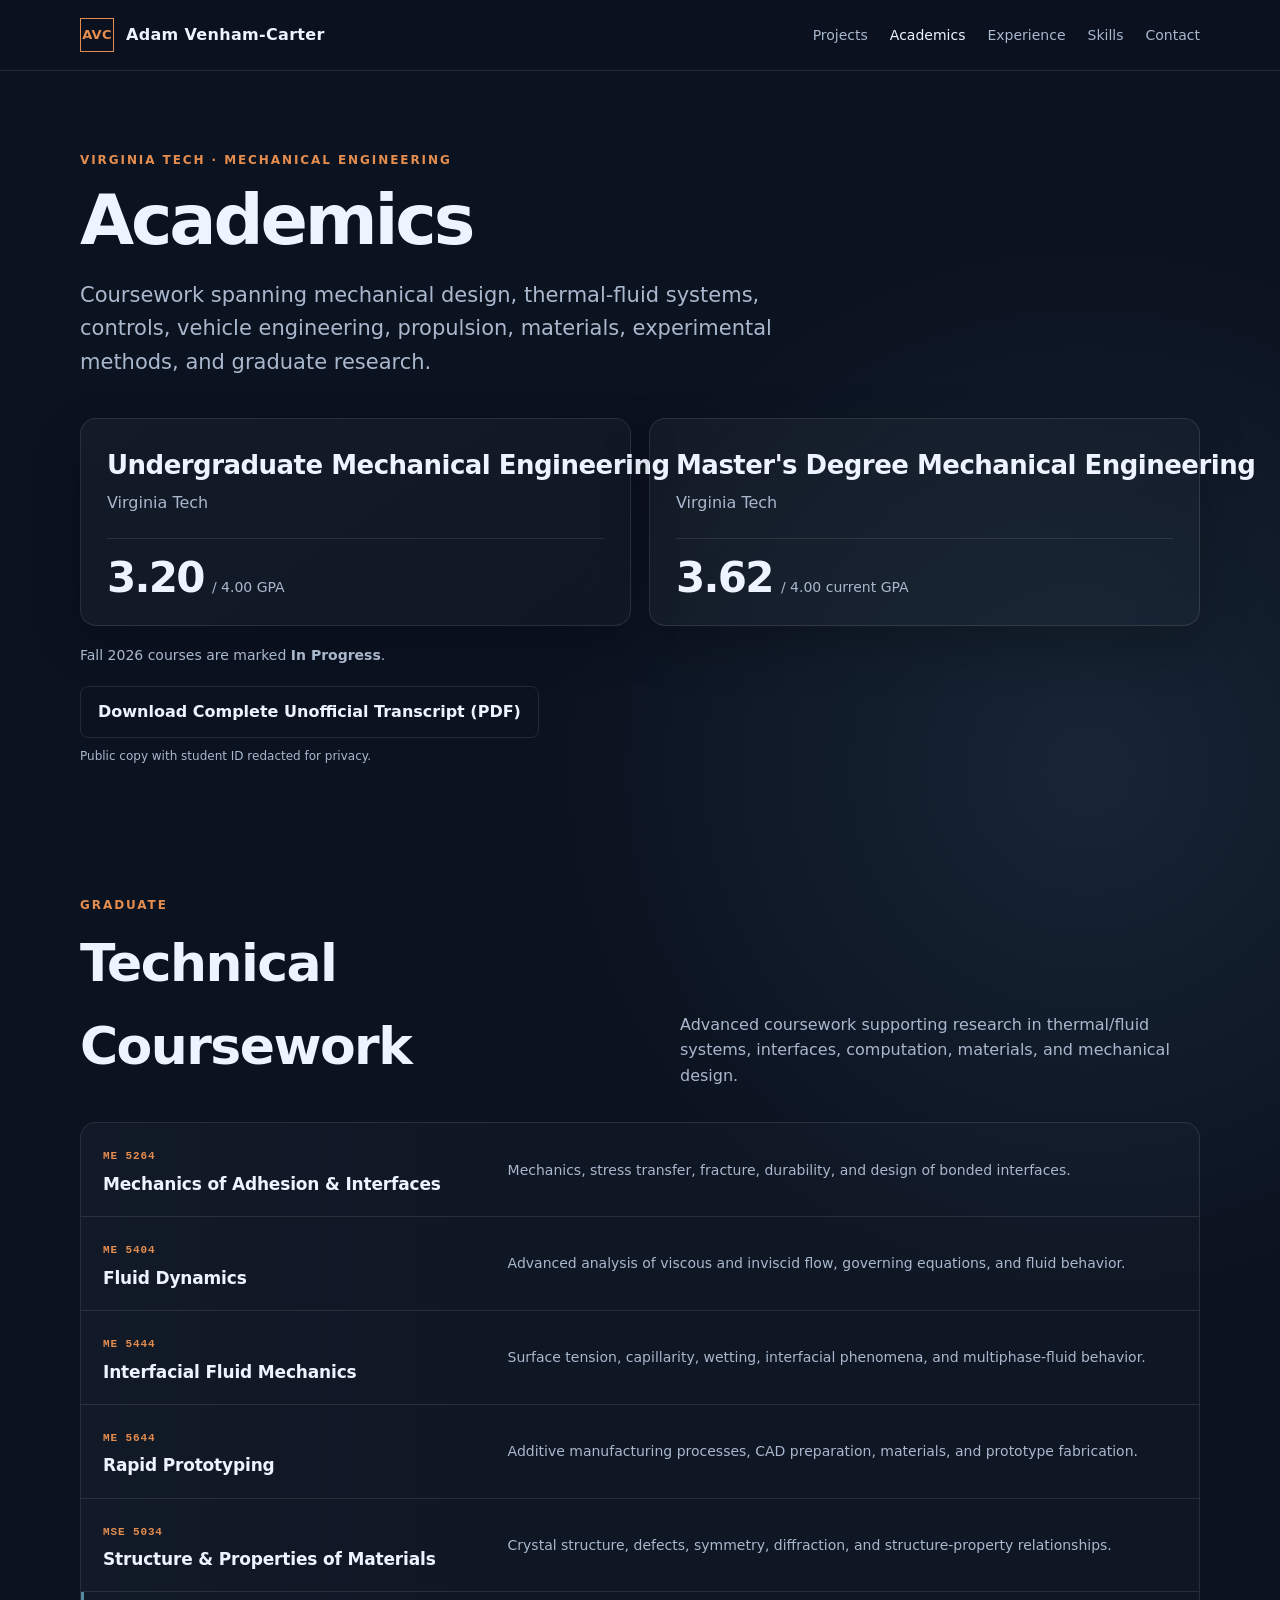
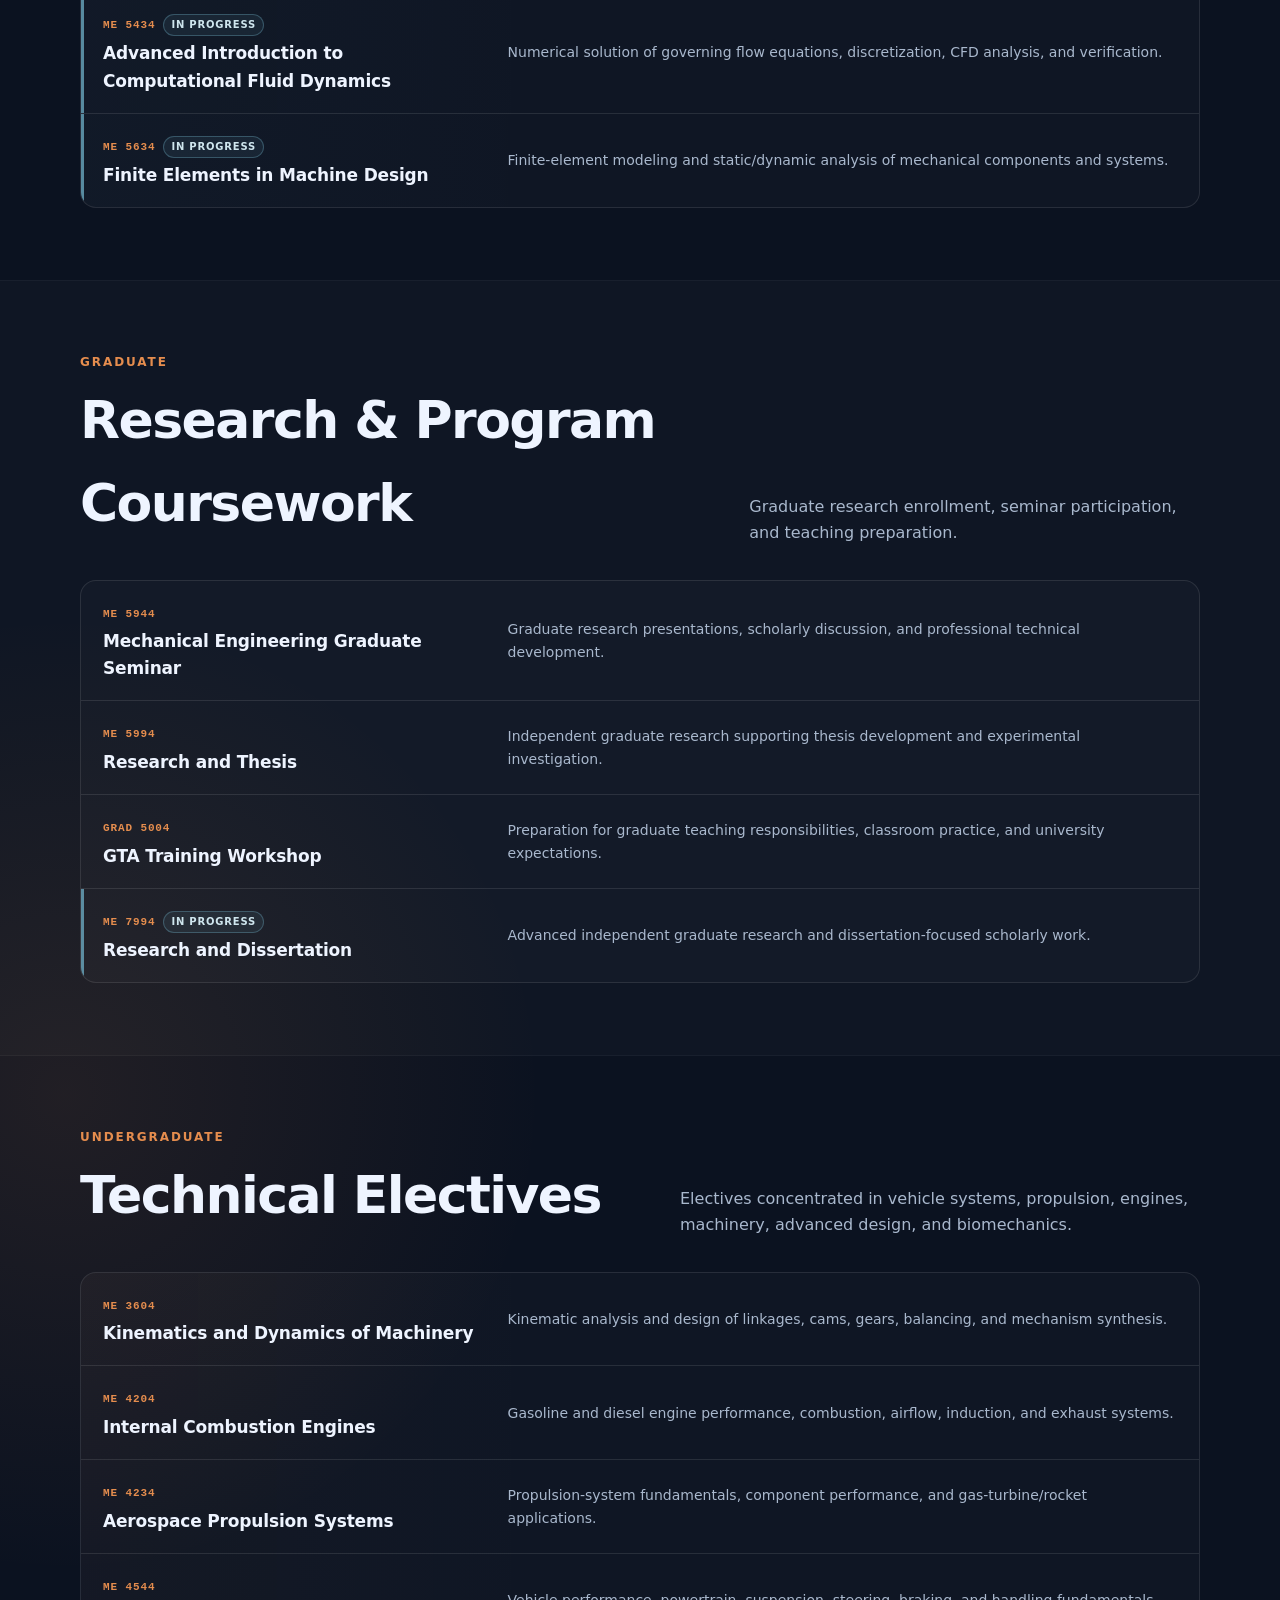
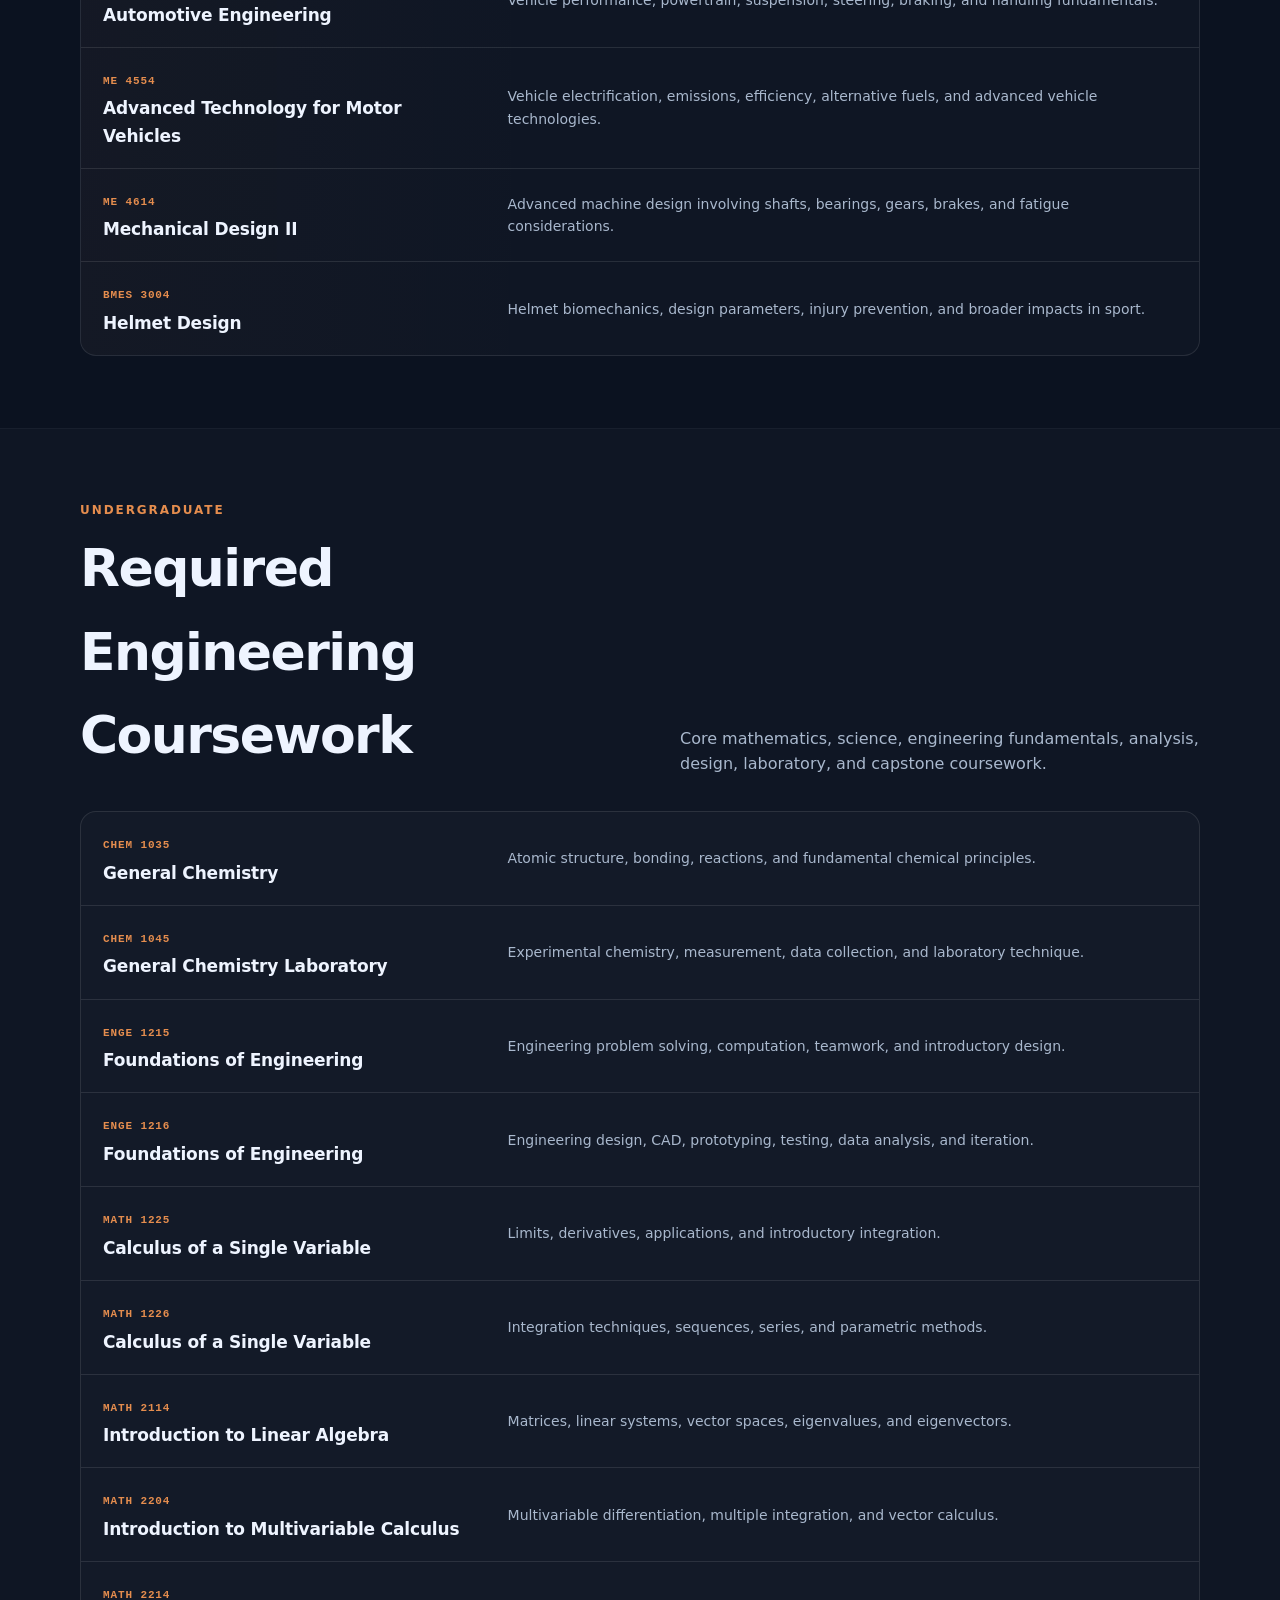
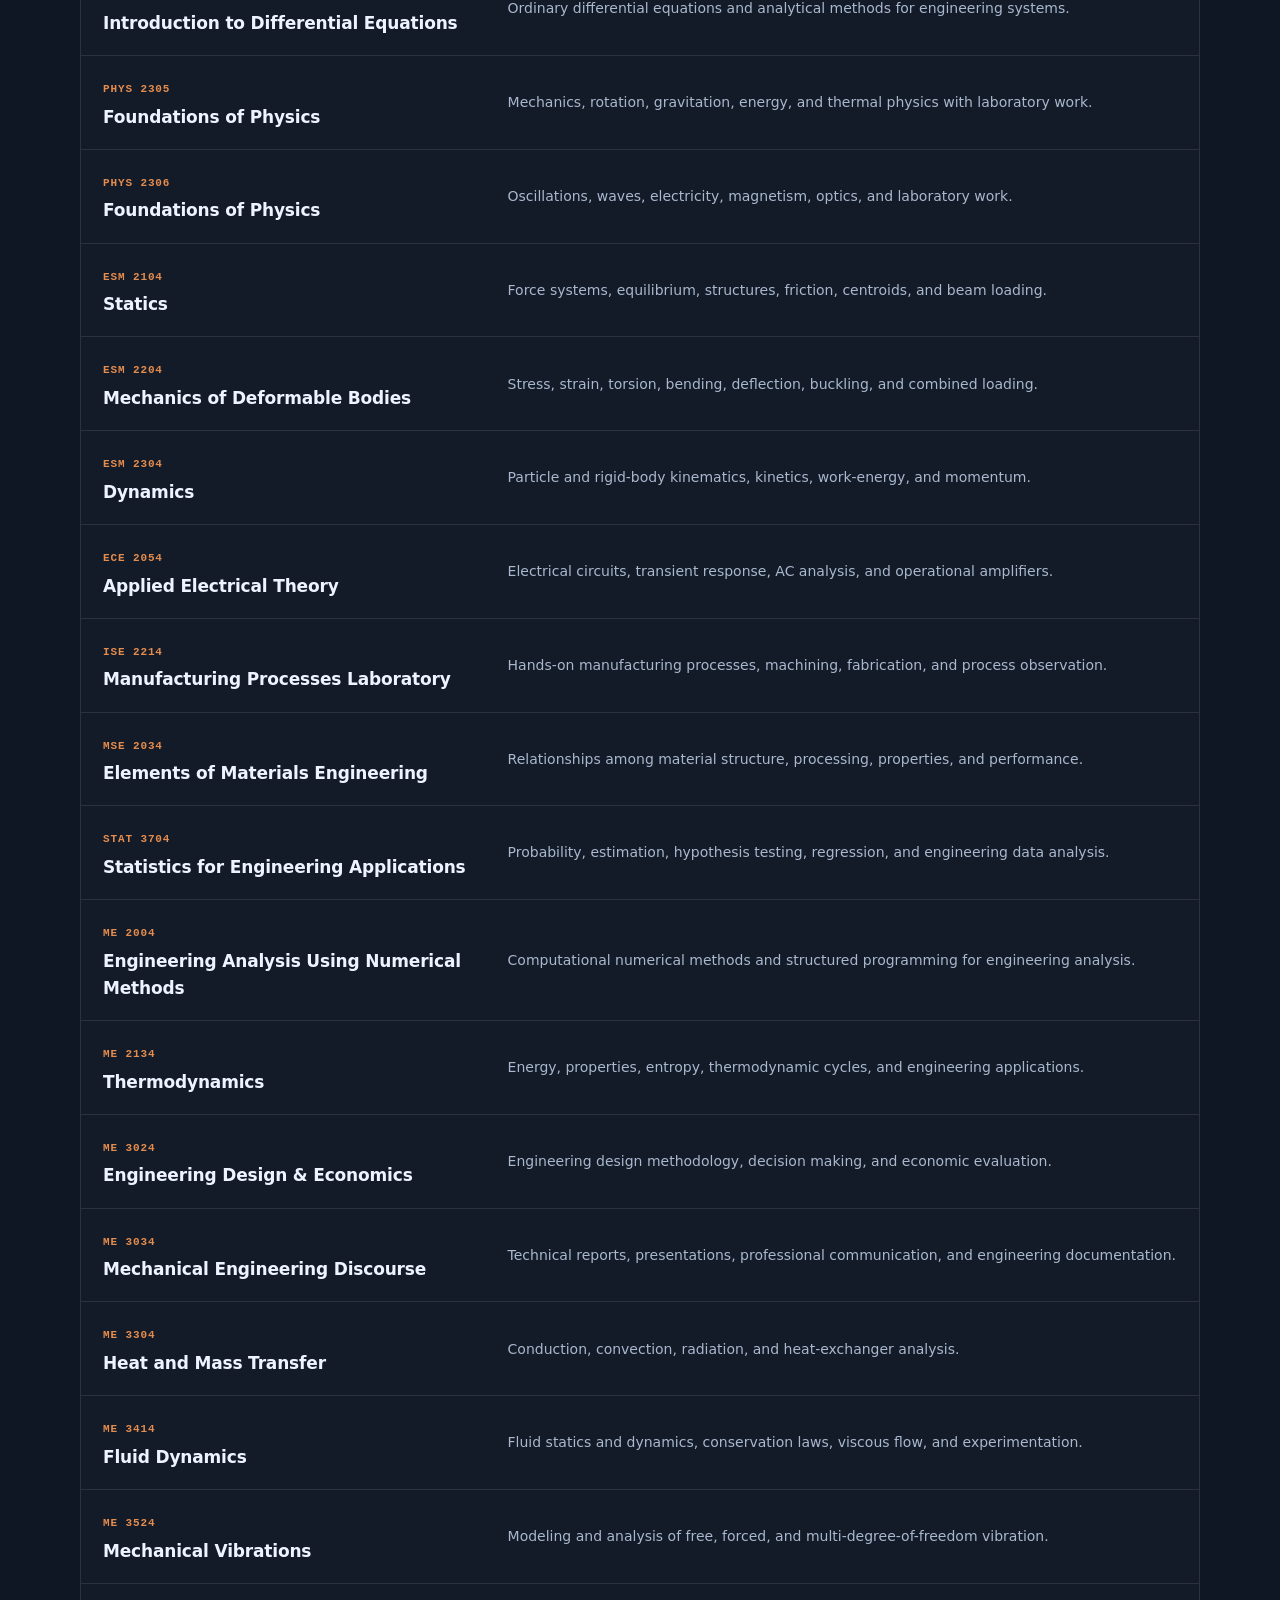
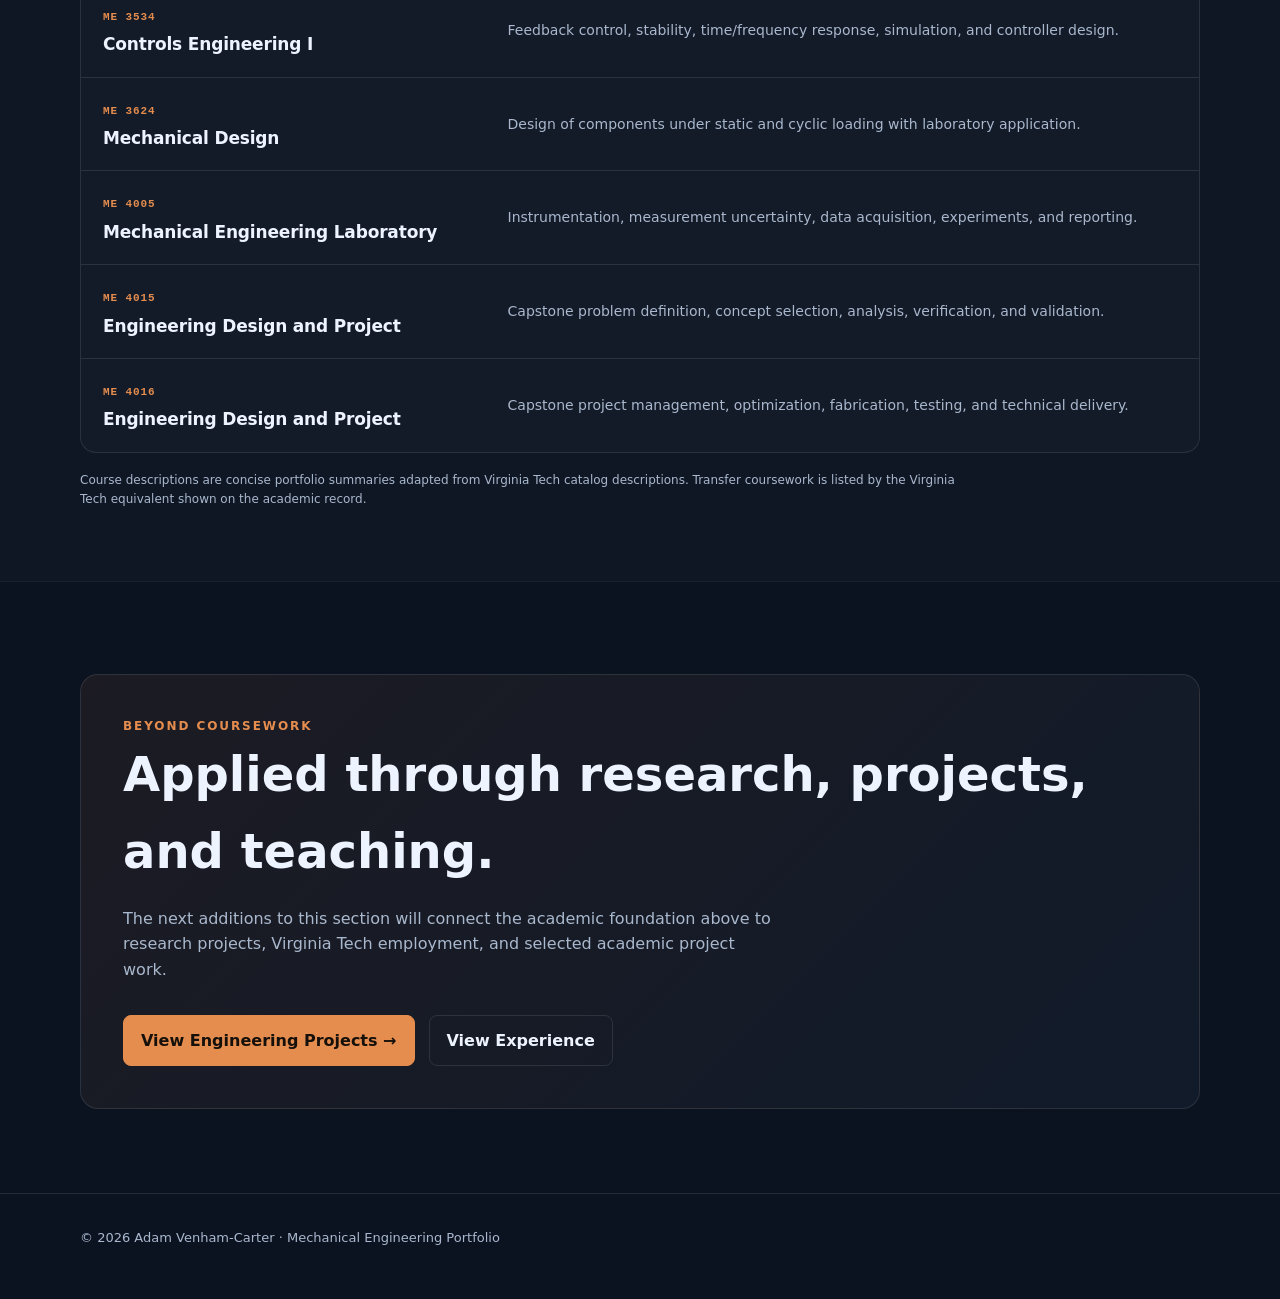
==== commit 67e2274f: "Update academics.html" ====
--- a/academics.html
+++ b/academics.html
@@ -36,7 +36,7 @@
 <div class="gpa"><strong>3.62</strong><span>/ 4.00 current GPA</span></div>
 </article>
 </div>
-<p class="academic-note">Individual course grades are intentionally omitted. Fall 2026 courses are marked <strong>In Progress</strong>.</p>
+<p class="academic-note">Fall 2026 courses are marked <strong>In Progress</strong>.</p>
 <div class="cta-row transcript-actions">
 <a class="btn secondary" download="" href="assets/documents/Adam_Venham-Carter_Unofficial_Transcript_Redacted.pdf">Download Complete Unofficial Transcript (PDF)</a>
 </div>
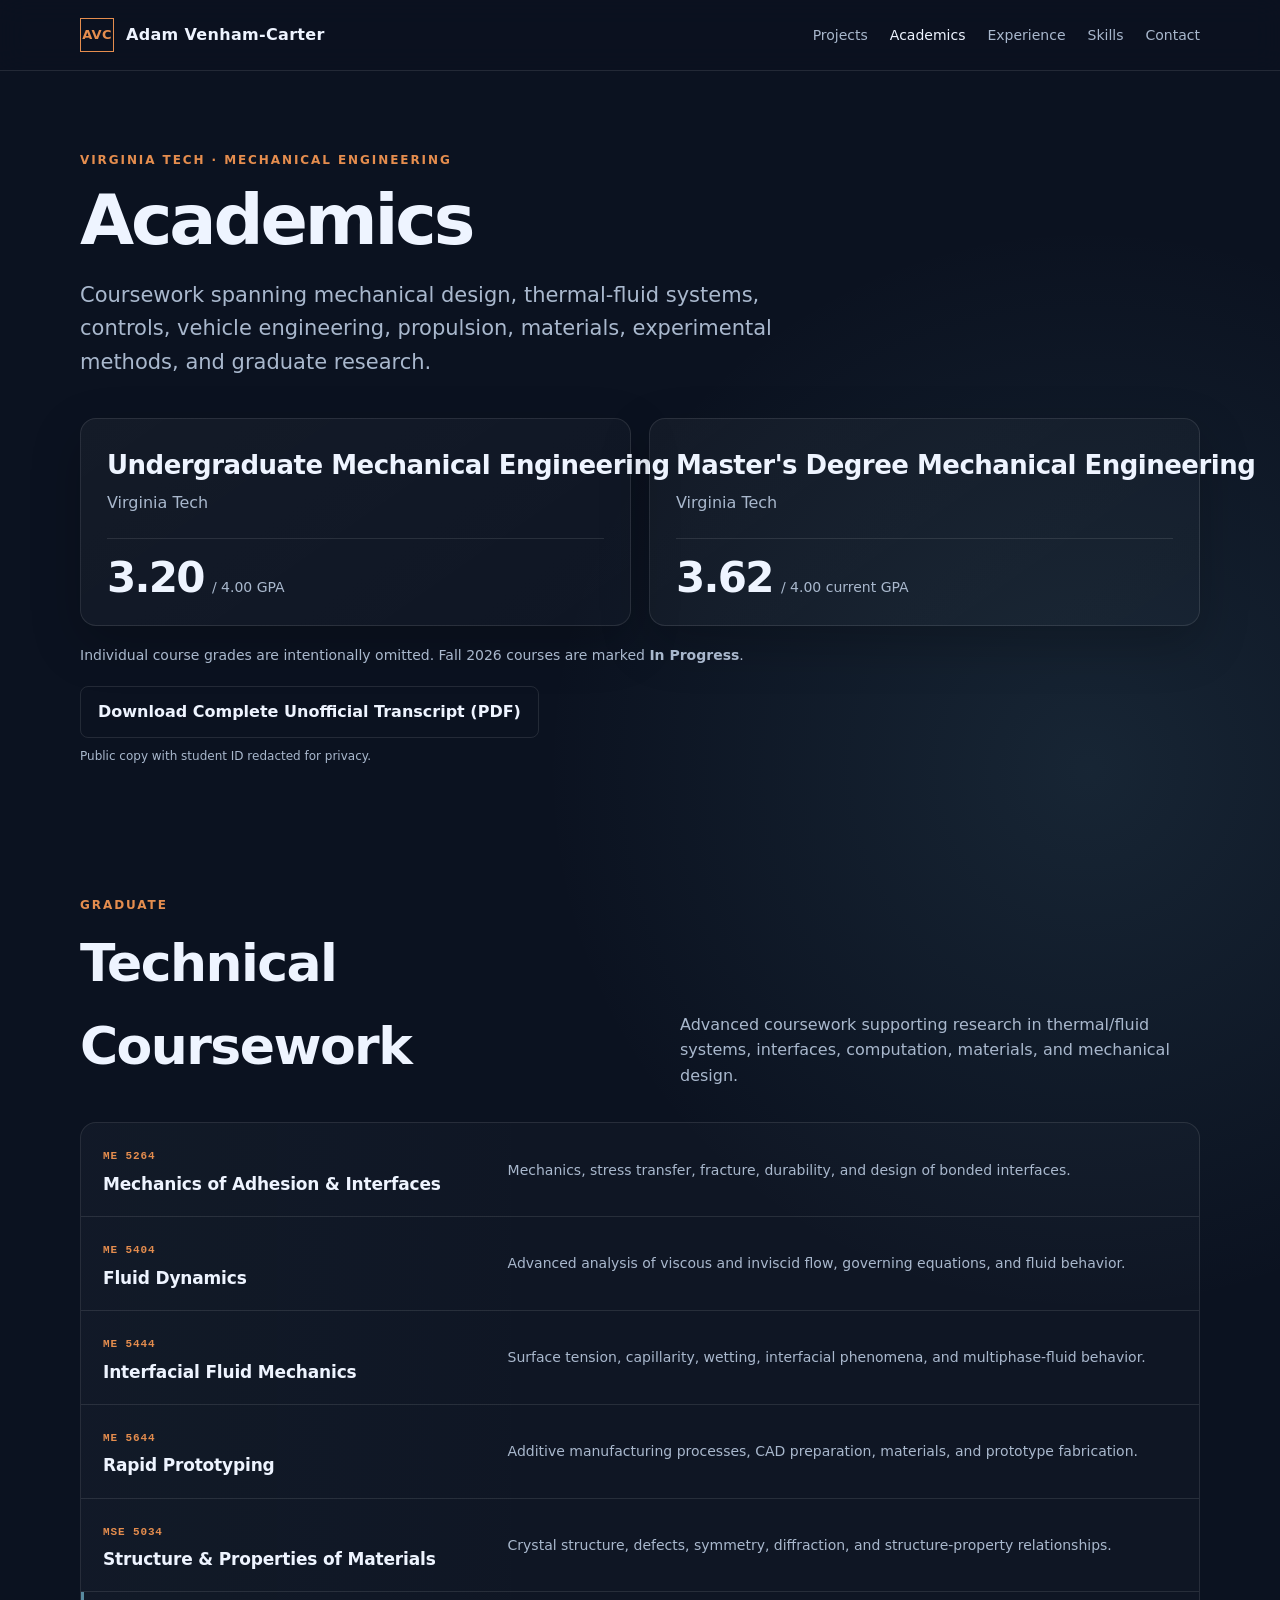
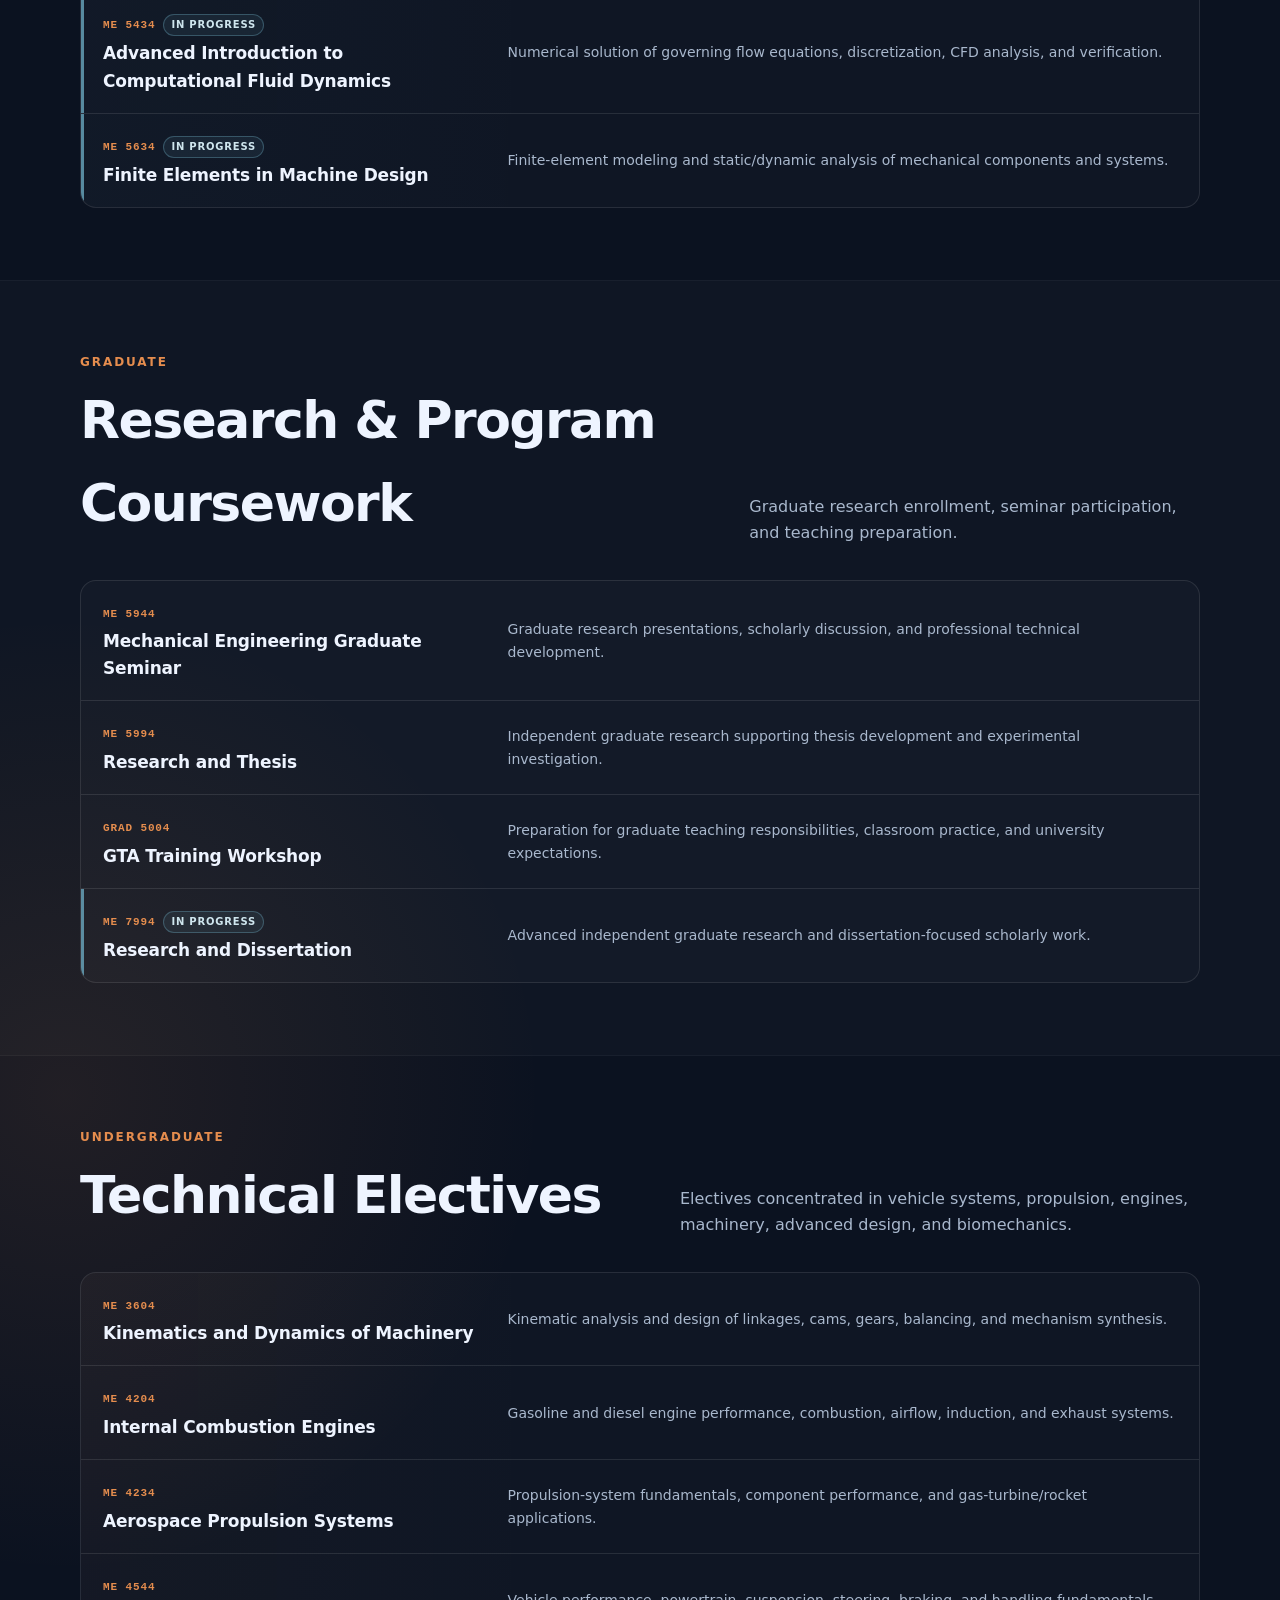
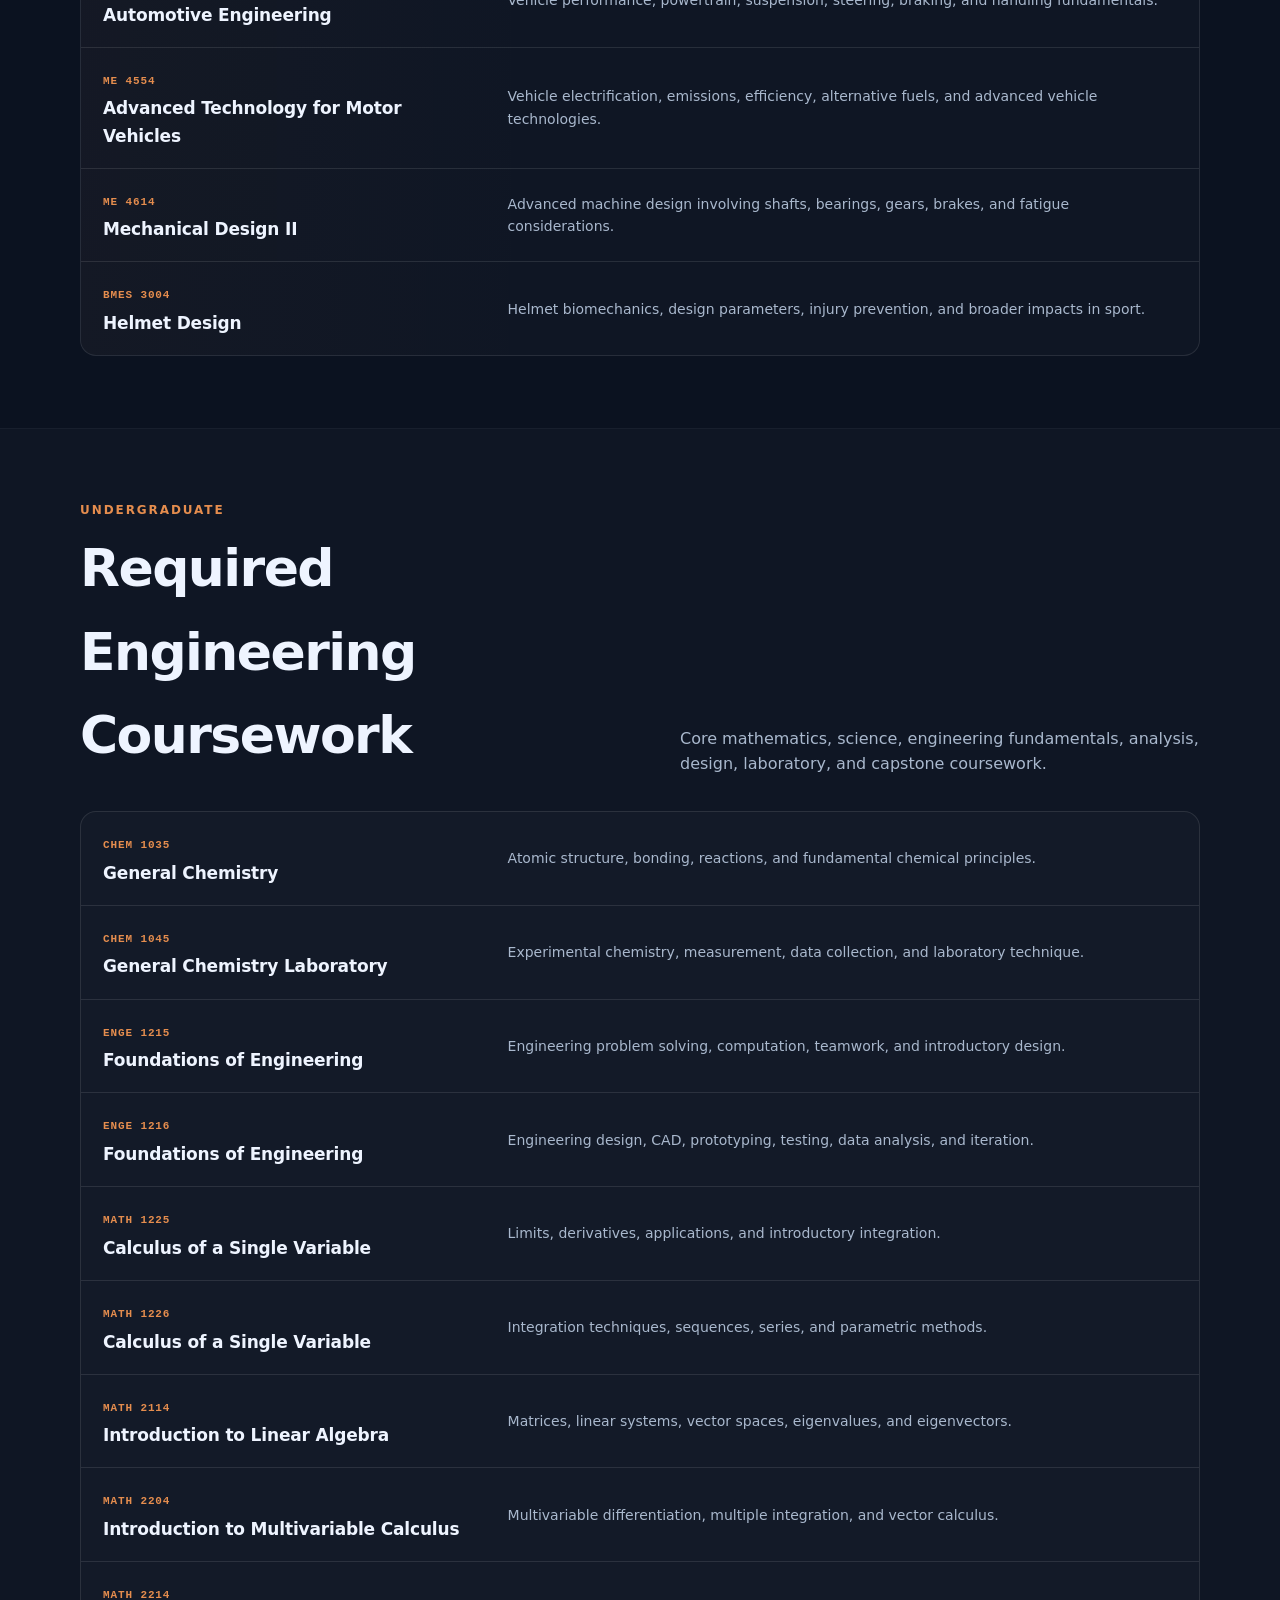
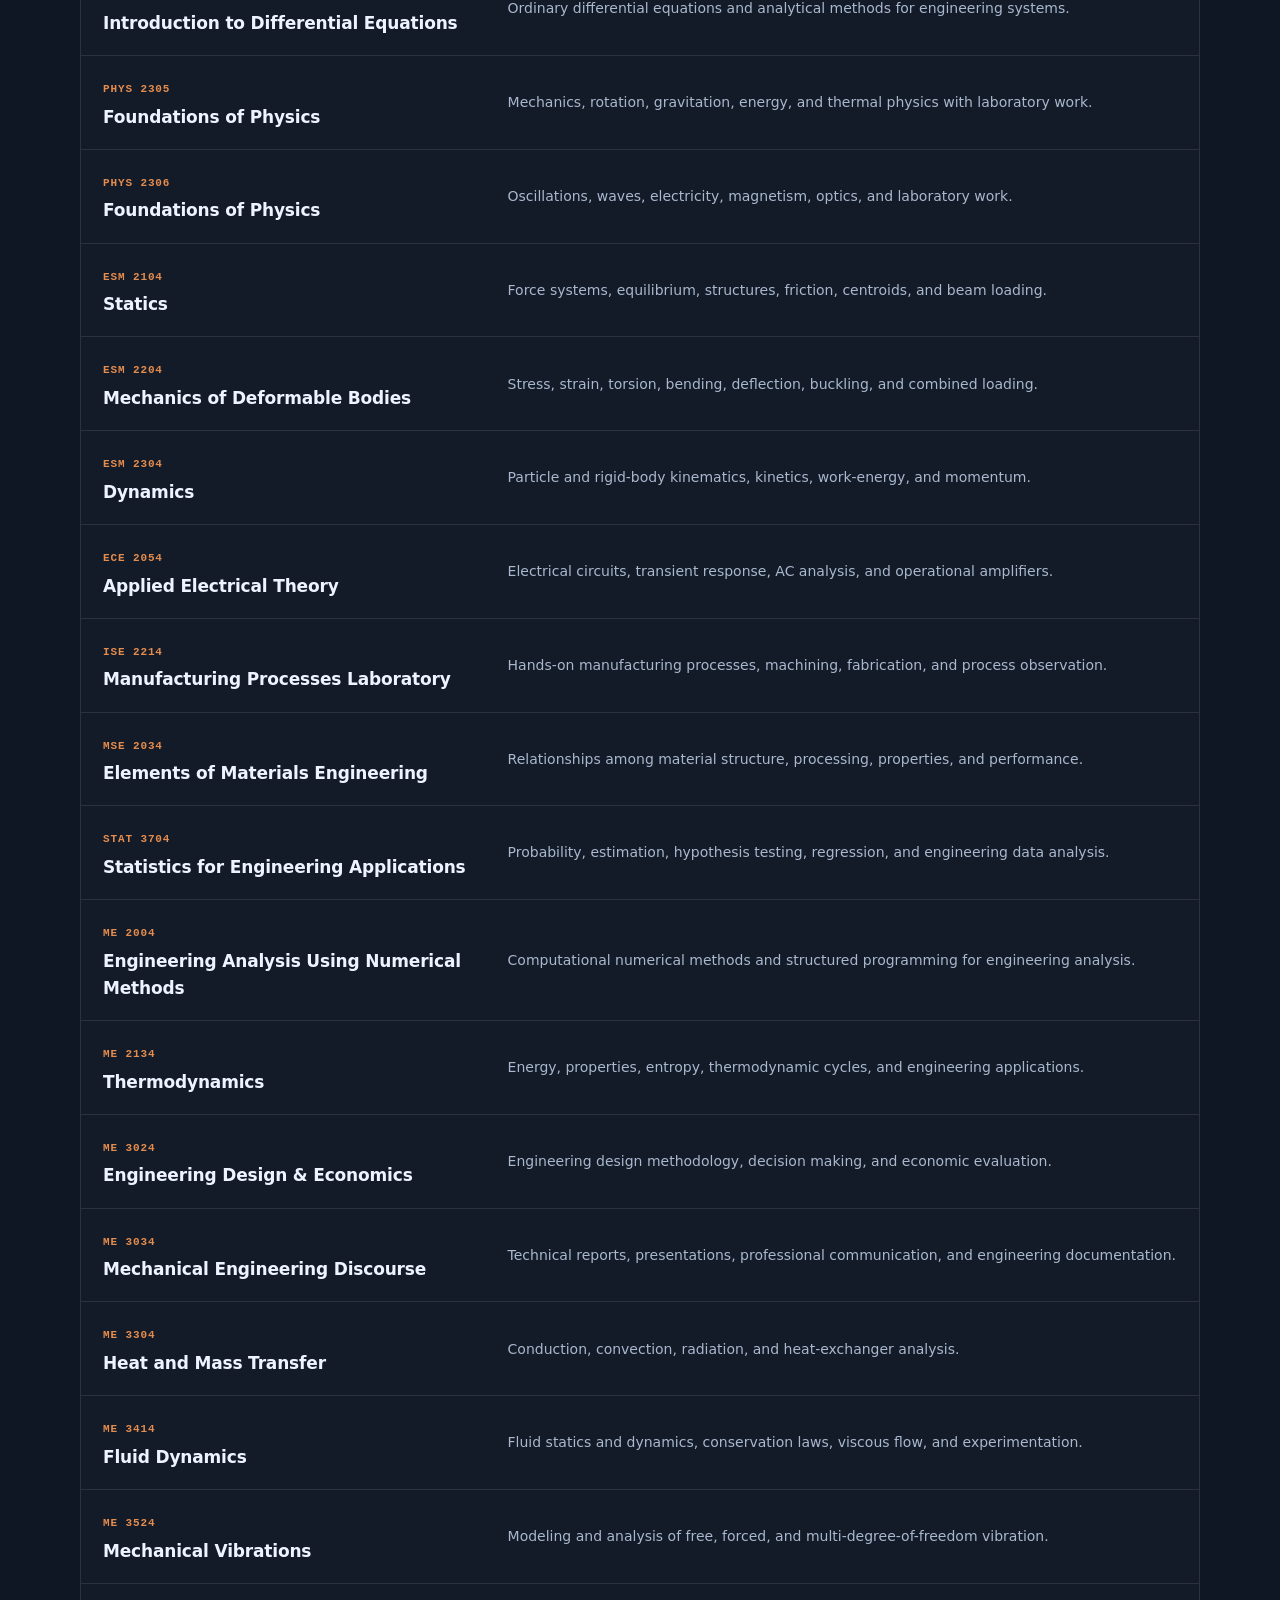
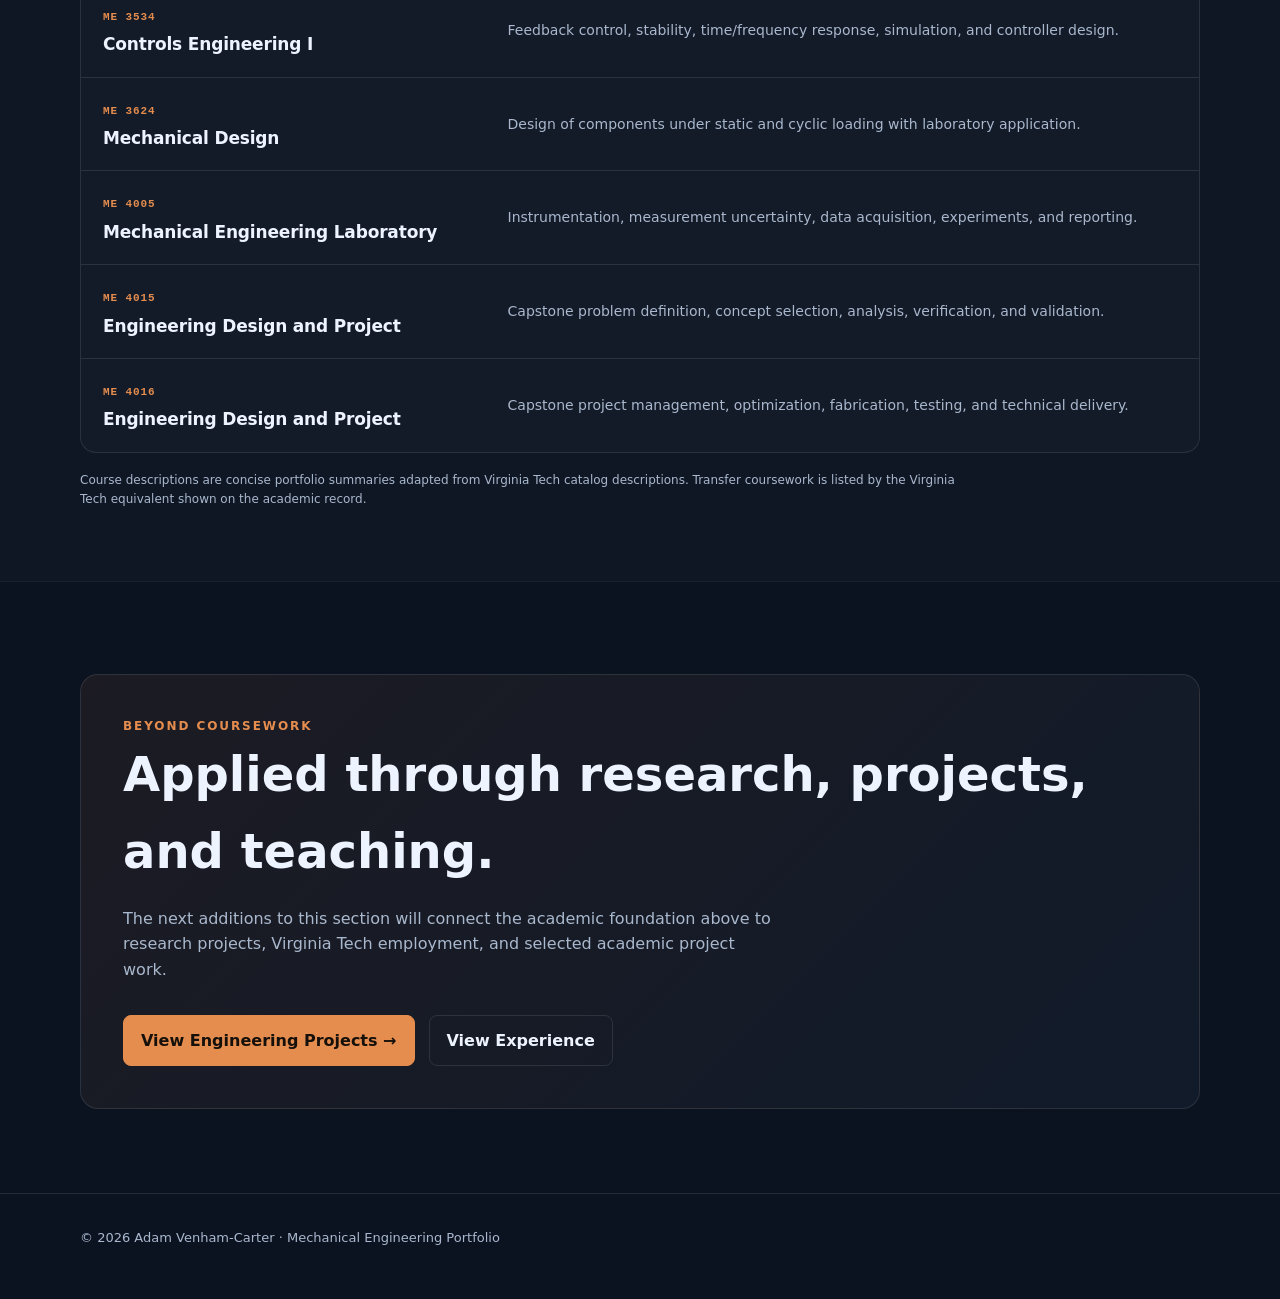
==== commit f722c581: "Add CMAR submersible motor project Add CMAR submersible motor project" ====
--- a/academics.html
+++ b/academics.html
@@ -36,7 +36,7 @@
 <div class="gpa"><strong>3.62</strong><span>/ 4.00 current GPA</span></div>
 </article>
 </div>
-<p class="academic-note">Fall 2026 courses are marked <strong>In Progress</strong>.</p>
+<p class="academic-note">Individual course grades are intentionally omitted. Fall 2026 courses are marked <strong>In Progress</strong>.</p>
 <div class="cta-row transcript-actions">
 <a class="btn secondary" download="" href="assets/documents/Adam_Venham-Carter_Unofficial_Transcript_Redacted.pdf">Download Complete Unofficial Transcript (PDF)</a>
 </div>
--- a/styles.css
+++ b/styles.css
@@ -159,3 +159,30 @@
   .course-row { grid-template-columns:1fr; gap:8px; }
   .academics-callout { align-items:flex-start; flex-direction:column; }
 }
+
+/* CMAR motor case study */
+.cmar-hero { padding-bottom: 36px; }
+.project-hero-media { margin: 38px 0 0; border:1px solid var(--line); border-radius:18px; overflow:hidden; background:#eef1f6; box-shadow:var(--shadow); }
+.project-hero-media img { width:100%; height:auto; }
+.project-hero-media figcaption, .project-figure figcaption { padding:13px 16px; color:var(--muted); font-size:13px; background:rgba(11,18,32,.98); border-top:1px solid var(--line); }
+.project-case-section { padding-top:36px; }
+.requirement-grid { display:grid; grid-template-columns:repeat(2,minmax(0,1fr)); gap:12px; margin:24px 0 34px; }
+.requirement-card { border:1px solid var(--line); border-radius:12px; padding:18px; background:rgba(255,255,255,.022); }
+.requirement-card > span { color:var(--accent); font:800 11px ui-monospace,SFMono-Regular,Menlo,monospace; letter-spacing:.08em; }
+.requirement-card h3 { margin:5px 0 6px; font-size:17px; }
+.requirement-card p { margin:0; font-size:13px; }
+.project-figure { margin:24px 0; border:1px solid var(--line); border-radius:14px; overflow:hidden; background:rgba(255,255,255,.02); }
+.project-figure img { width:100%; height:auto; }
+.image-on-light img, .drawing-figure img { background:#f3f5f8; }
+.figure-grid { display:grid; gap:16px; margin:22px 0; }
+.figure-grid.two-up { grid-template-columns:repeat(2,minmax(0,1fr)); }
+.figure-grid .project-figure { margin:0; }
+.photo-grid .project-figure img { aspect-ratio:4/3; object-fit:cover; }
+.final-prototype img { max-height:700px; object-fit:cover; object-position:center; }
+.status-panel { margin:28px 0 12px; padding:18px 20px; border:1px solid rgba(111,177,200,.28); background:rgba(111,177,200,.07); border-radius:12px; }
+.status-panel > div { display:flex; align-items:center; gap:9px; }
+.status-panel p { margin:5px 0 0 19px; font-size:13px; }
+.status-dot { width:10px; height:10px; border-radius:50%; background:var(--accent-2); box-shadow:0 0 0 4px rgba(111,177,200,.10); }
+.art-cmar { background:linear-gradient(rgba(11,18,32,.30),rgba(11,18,32,.74)),url('assets/cmar/exploded-cad.jpg') center/cover no-repeat; }
+.art-cmar::before { background-image:none; }
+@media (max-width:850px){.requirement-grid,.figure-grid.two-up{grid-template-columns:1fr}.project-hero-media{margin-top:28px}}
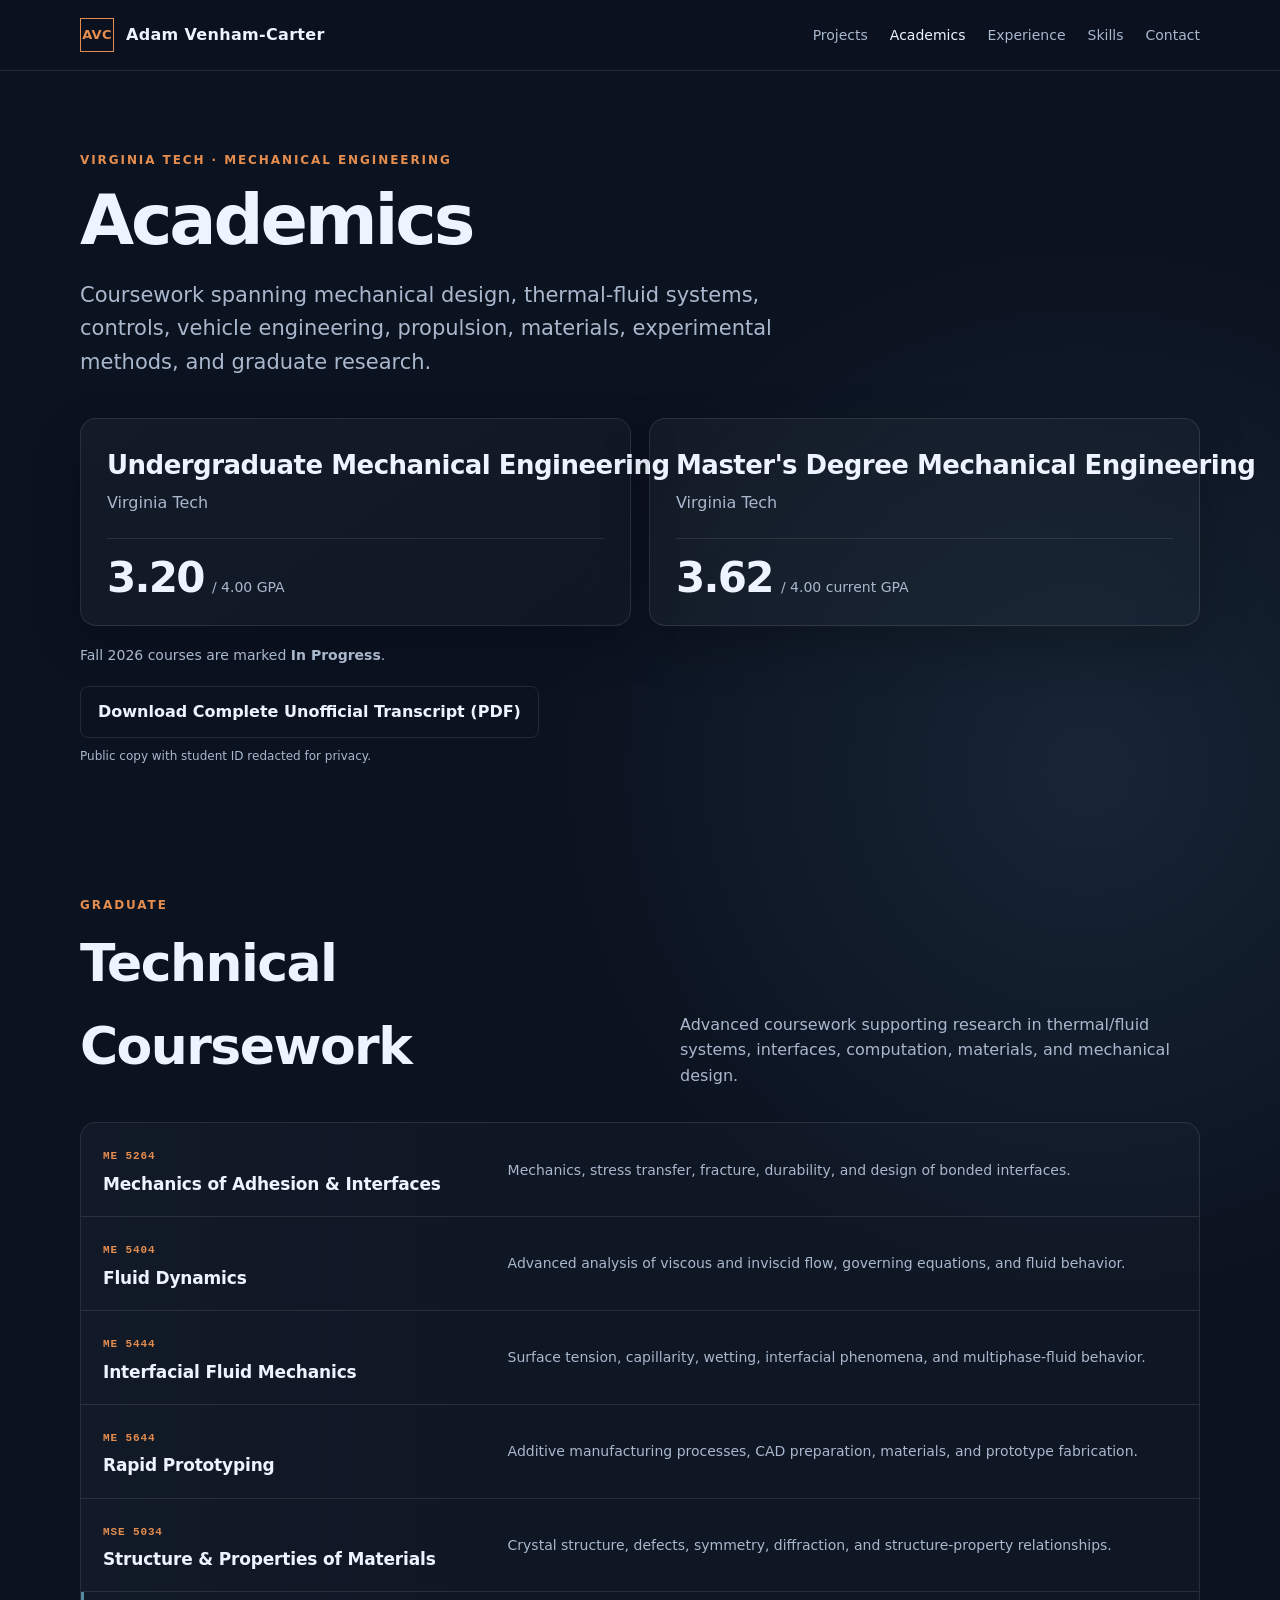
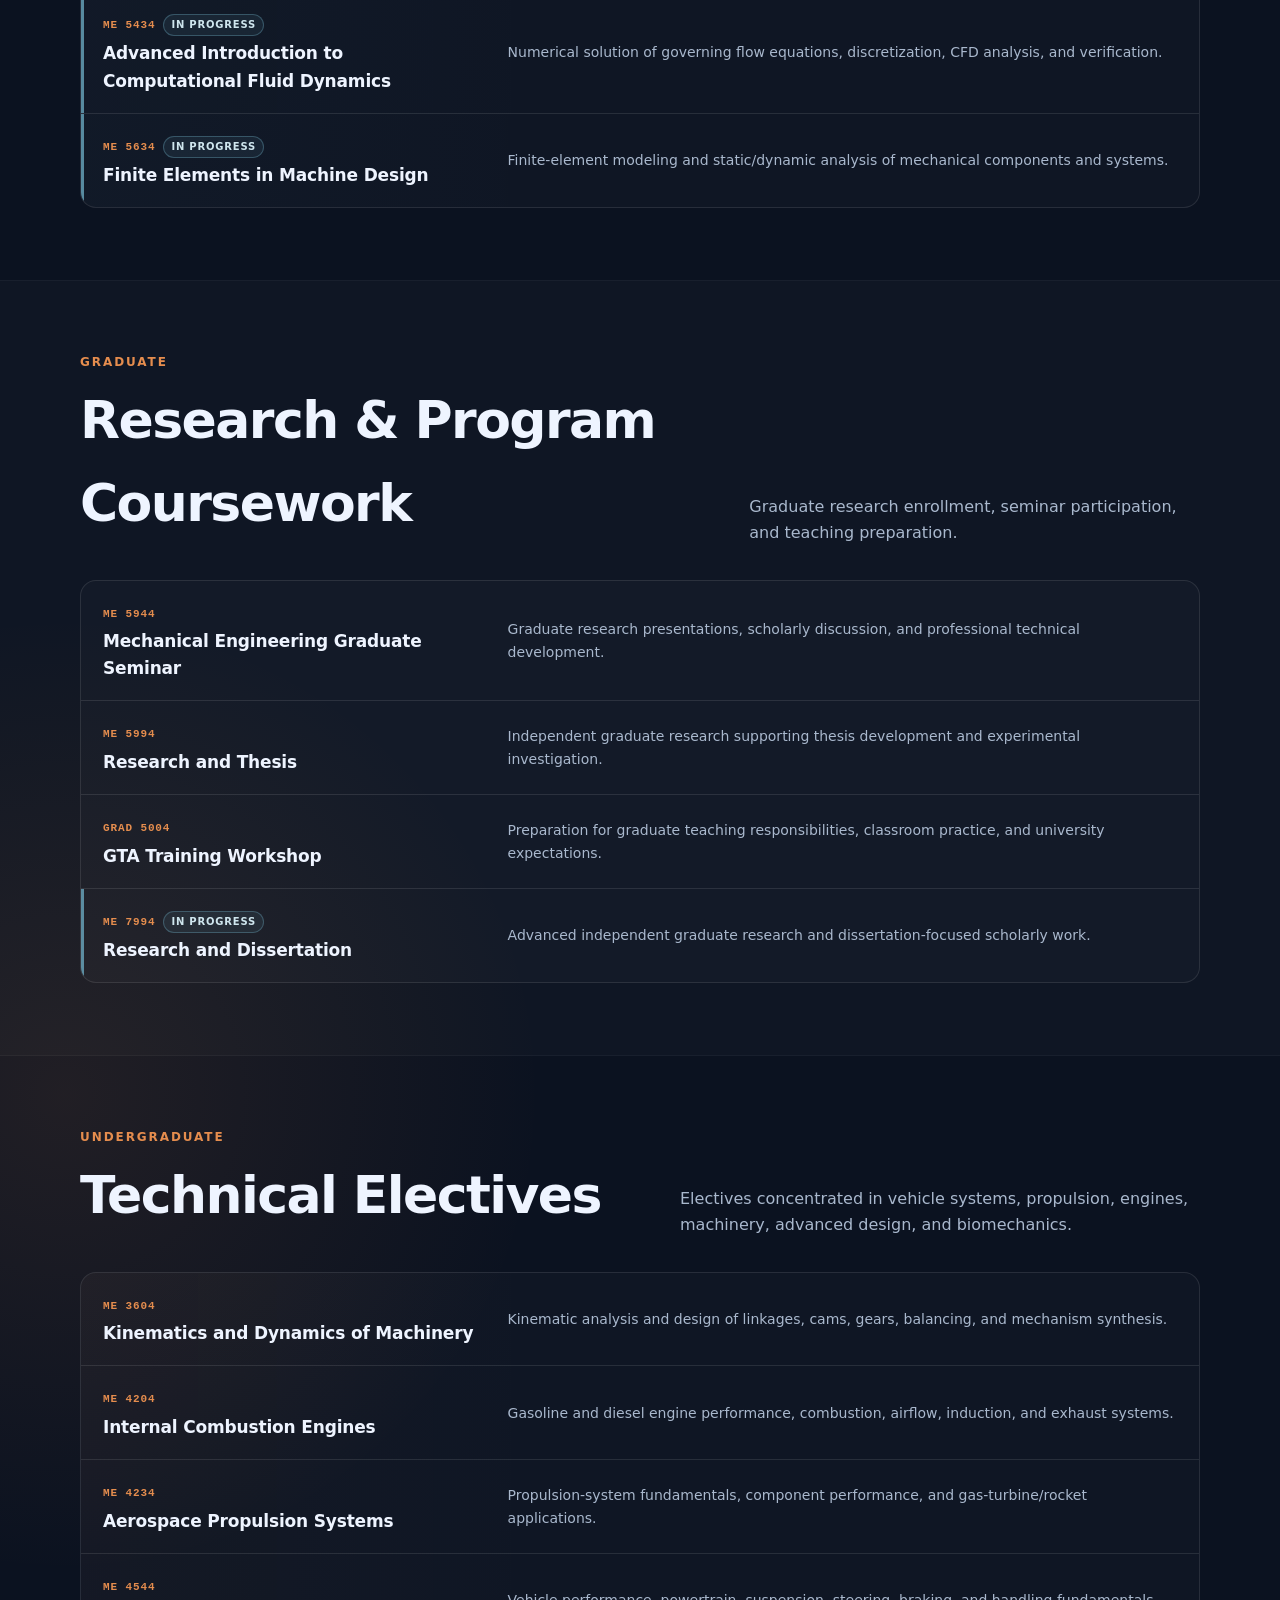
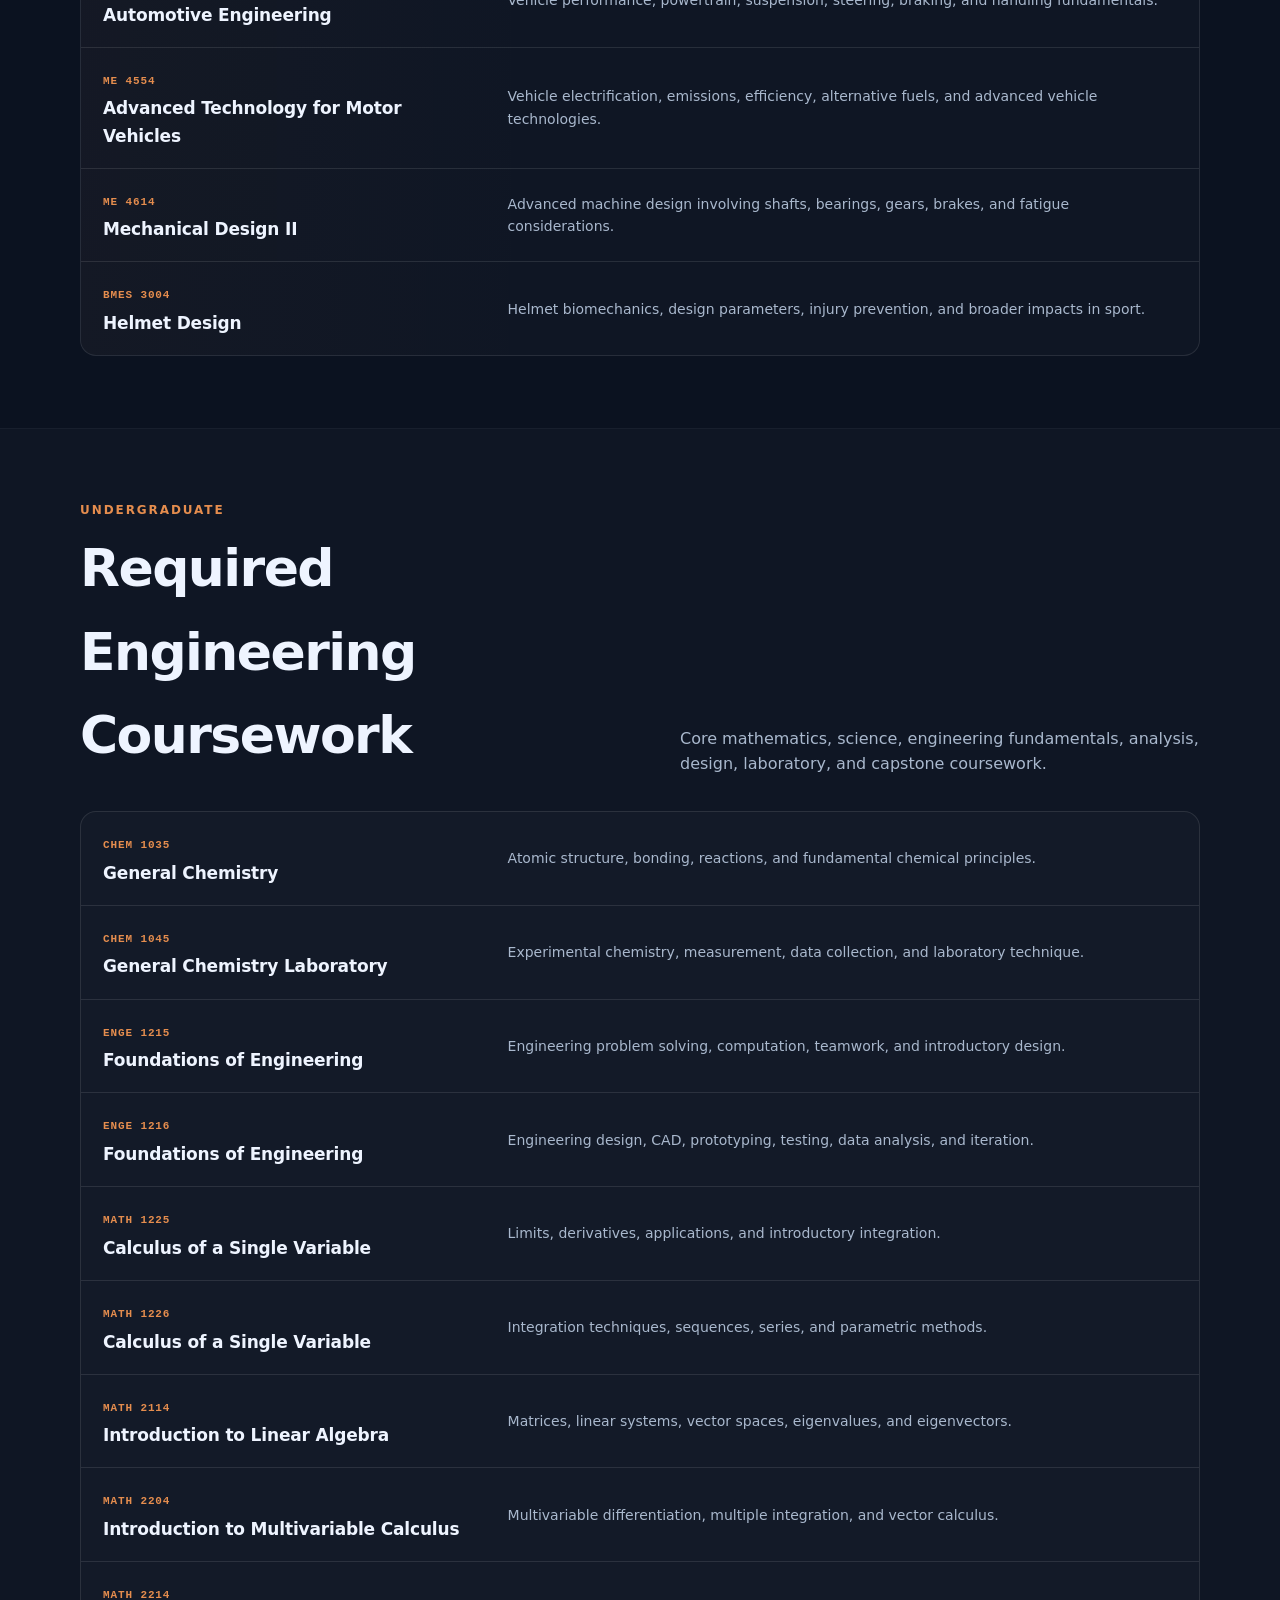
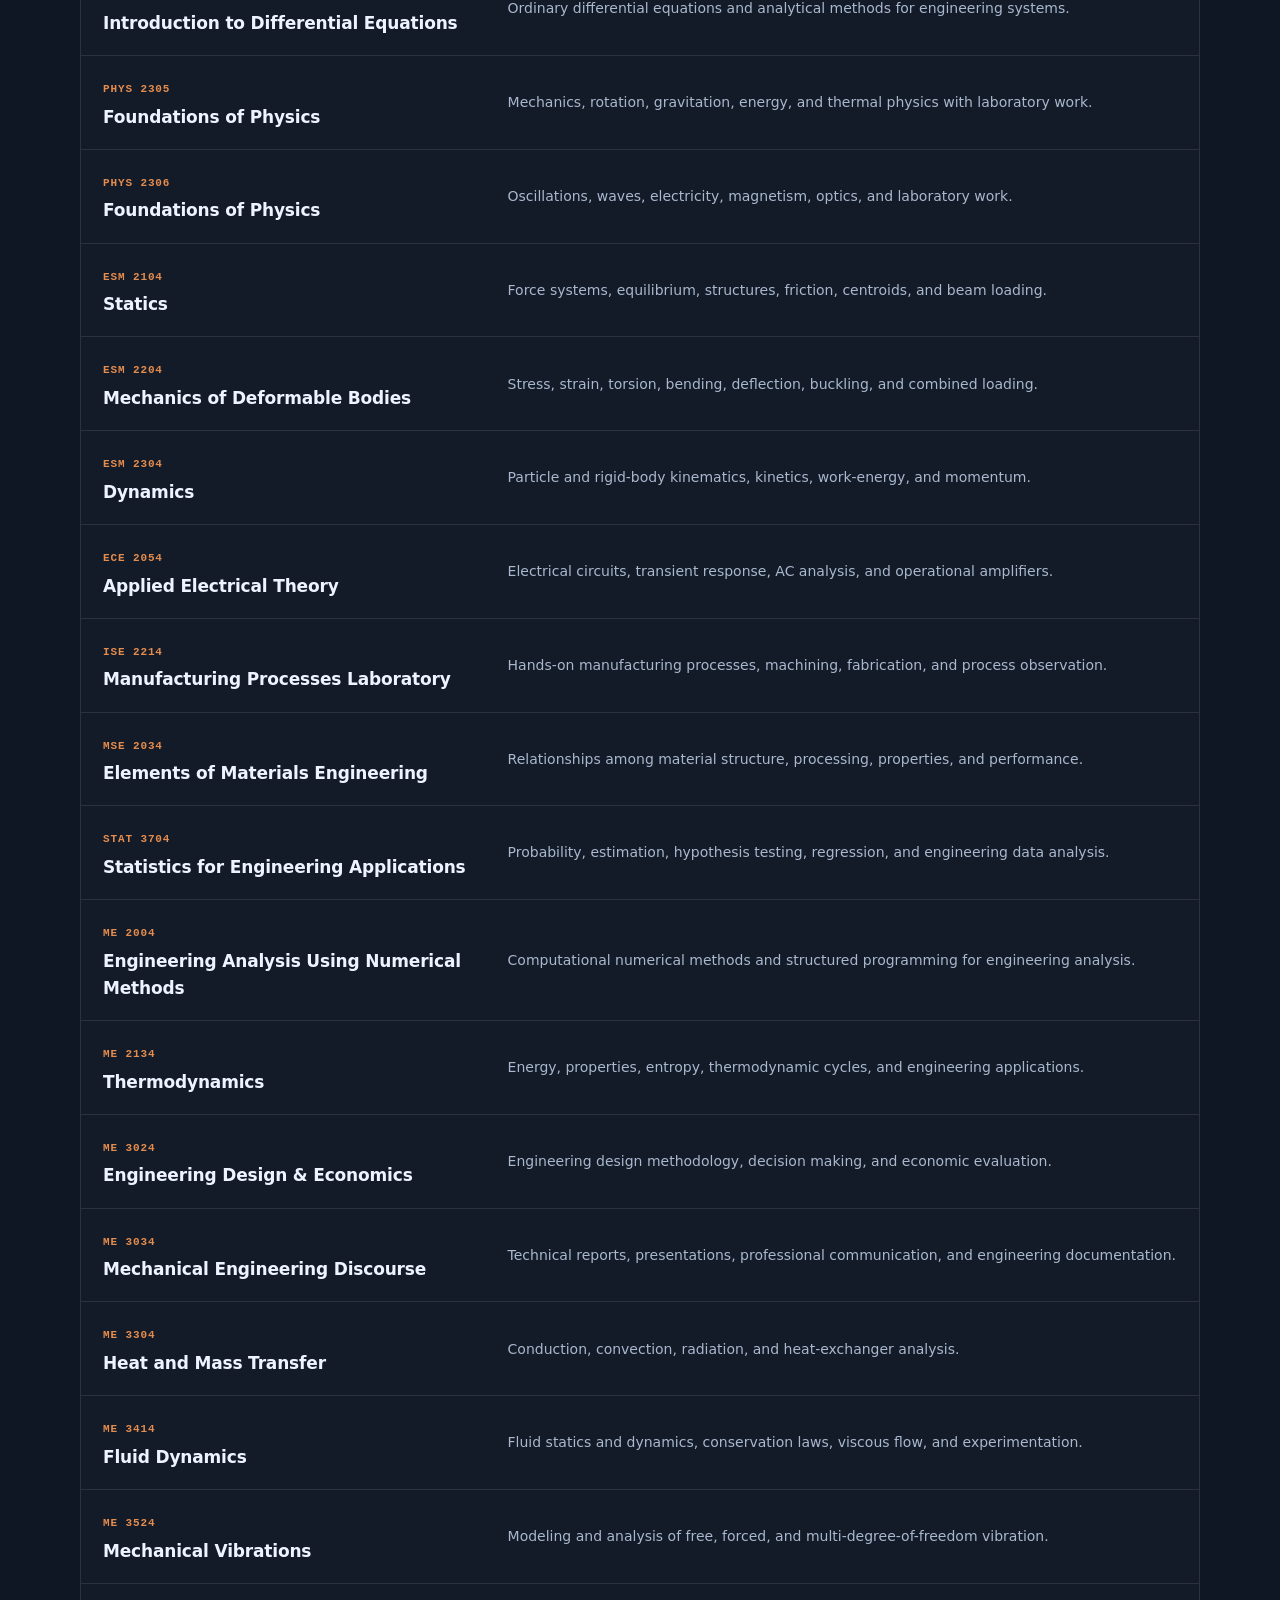
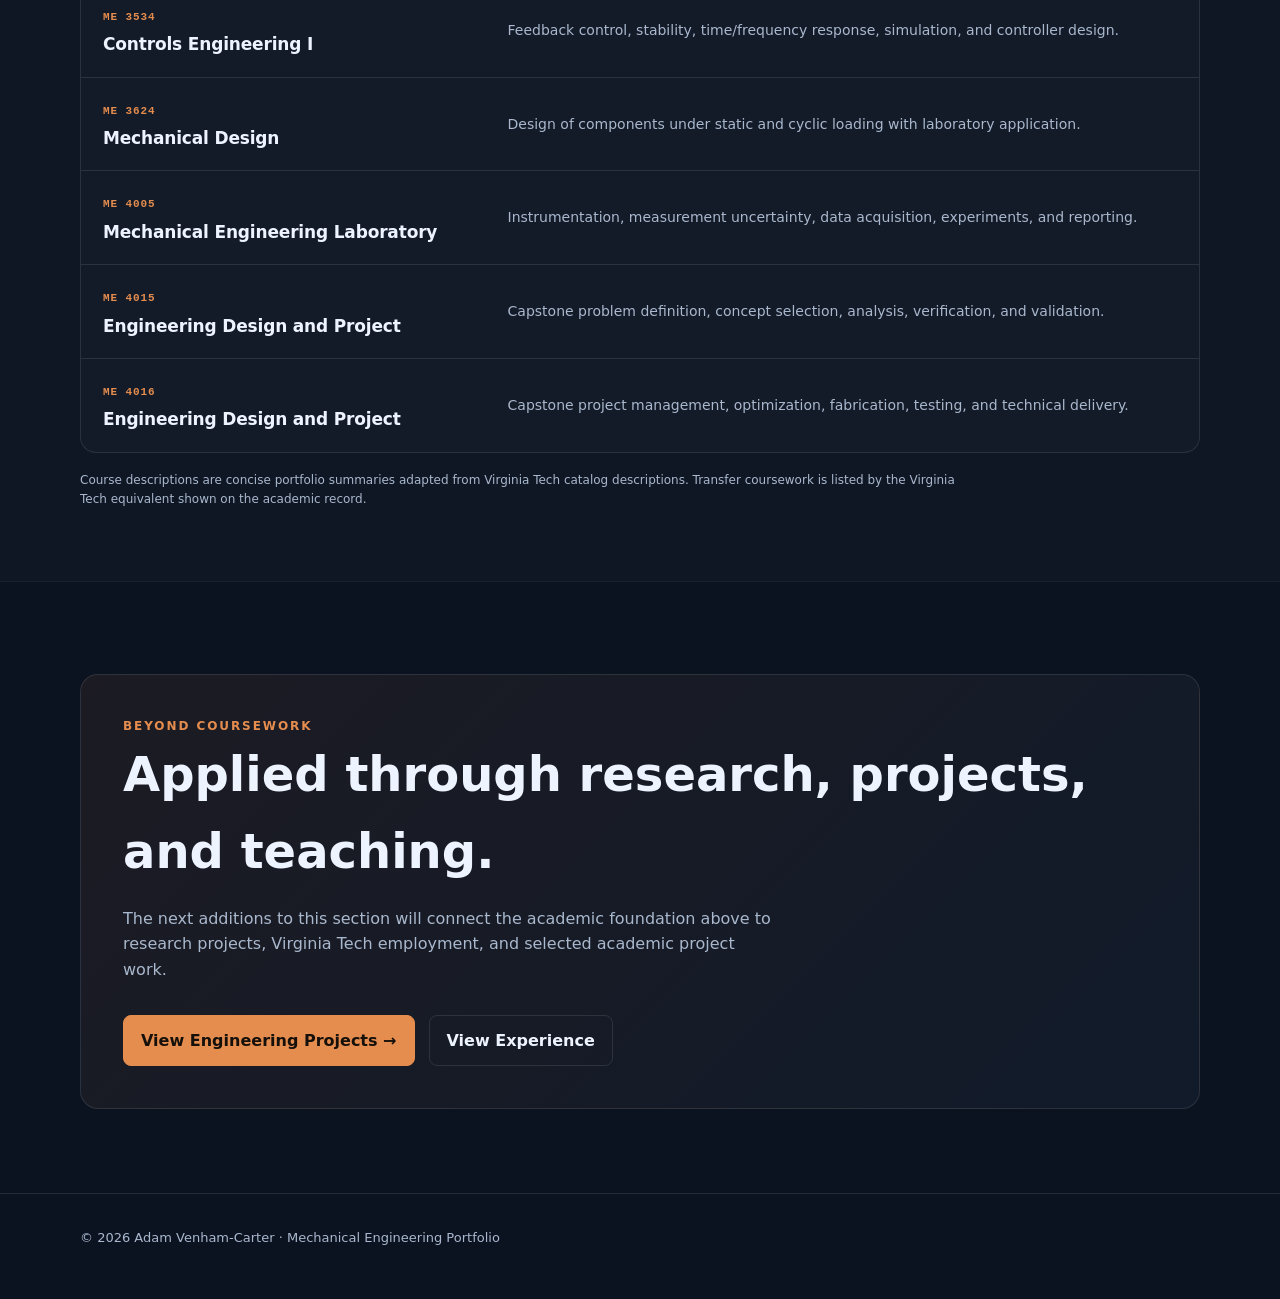
==== commit e2ac661d: "Update academics.html" ====
--- a/academics.html
+++ b/academics.html
@@ -36,7 +36,7 @@
 <div class="gpa"><strong>3.62</strong><span>/ 4.00 current GPA</span></div>
 </article>
 </div>
-<p class="academic-note">Individual course grades are intentionally omitted. Fall 2026 courses are marked <strong>In Progress</strong>.</p>
+<p class="academic-note">Fall 2026 courses are marked <strong>In Progress</strong>.</p>
 <div class="cta-row transcript-actions">
 <a class="btn secondary" download="" href="assets/documents/Adam_Venham-Carter_Unofficial_Transcript_Redacted.pdf">Download Complete Unofficial Transcript (PDF)</a>
 </div>
